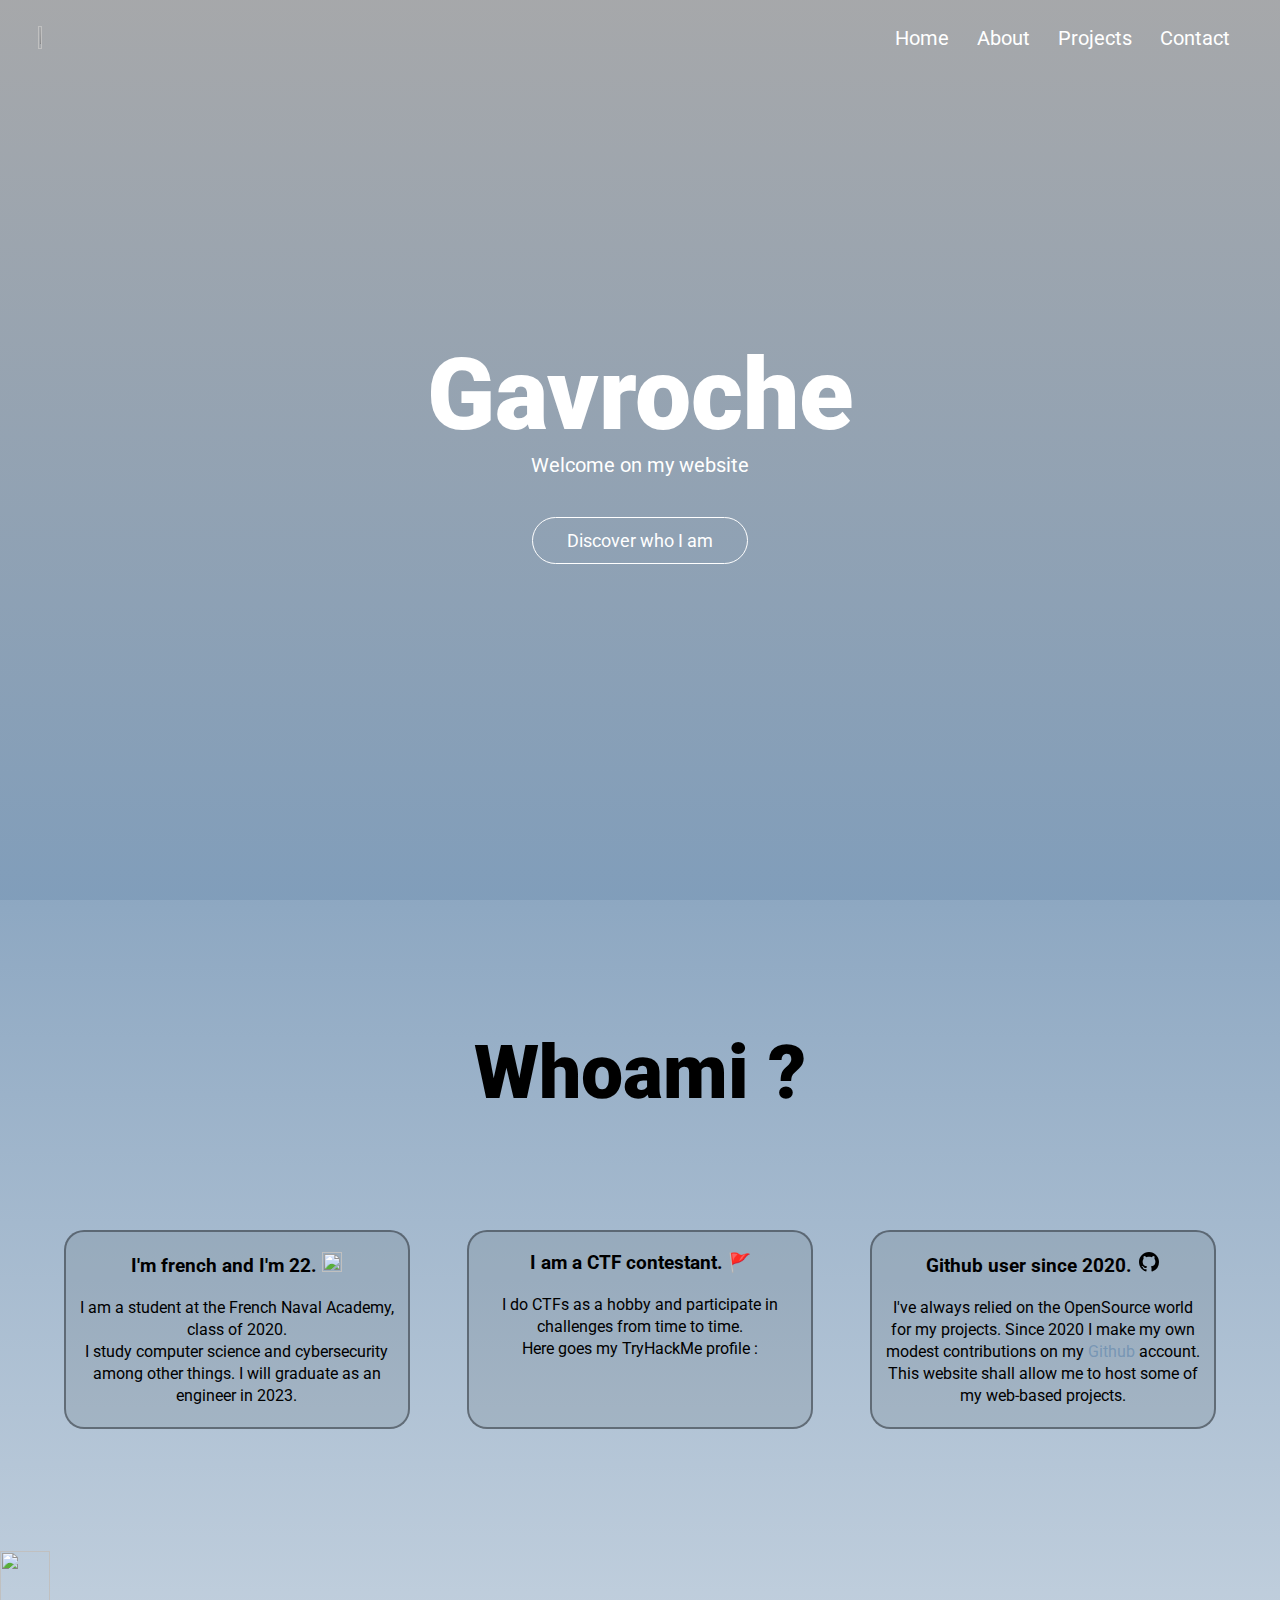
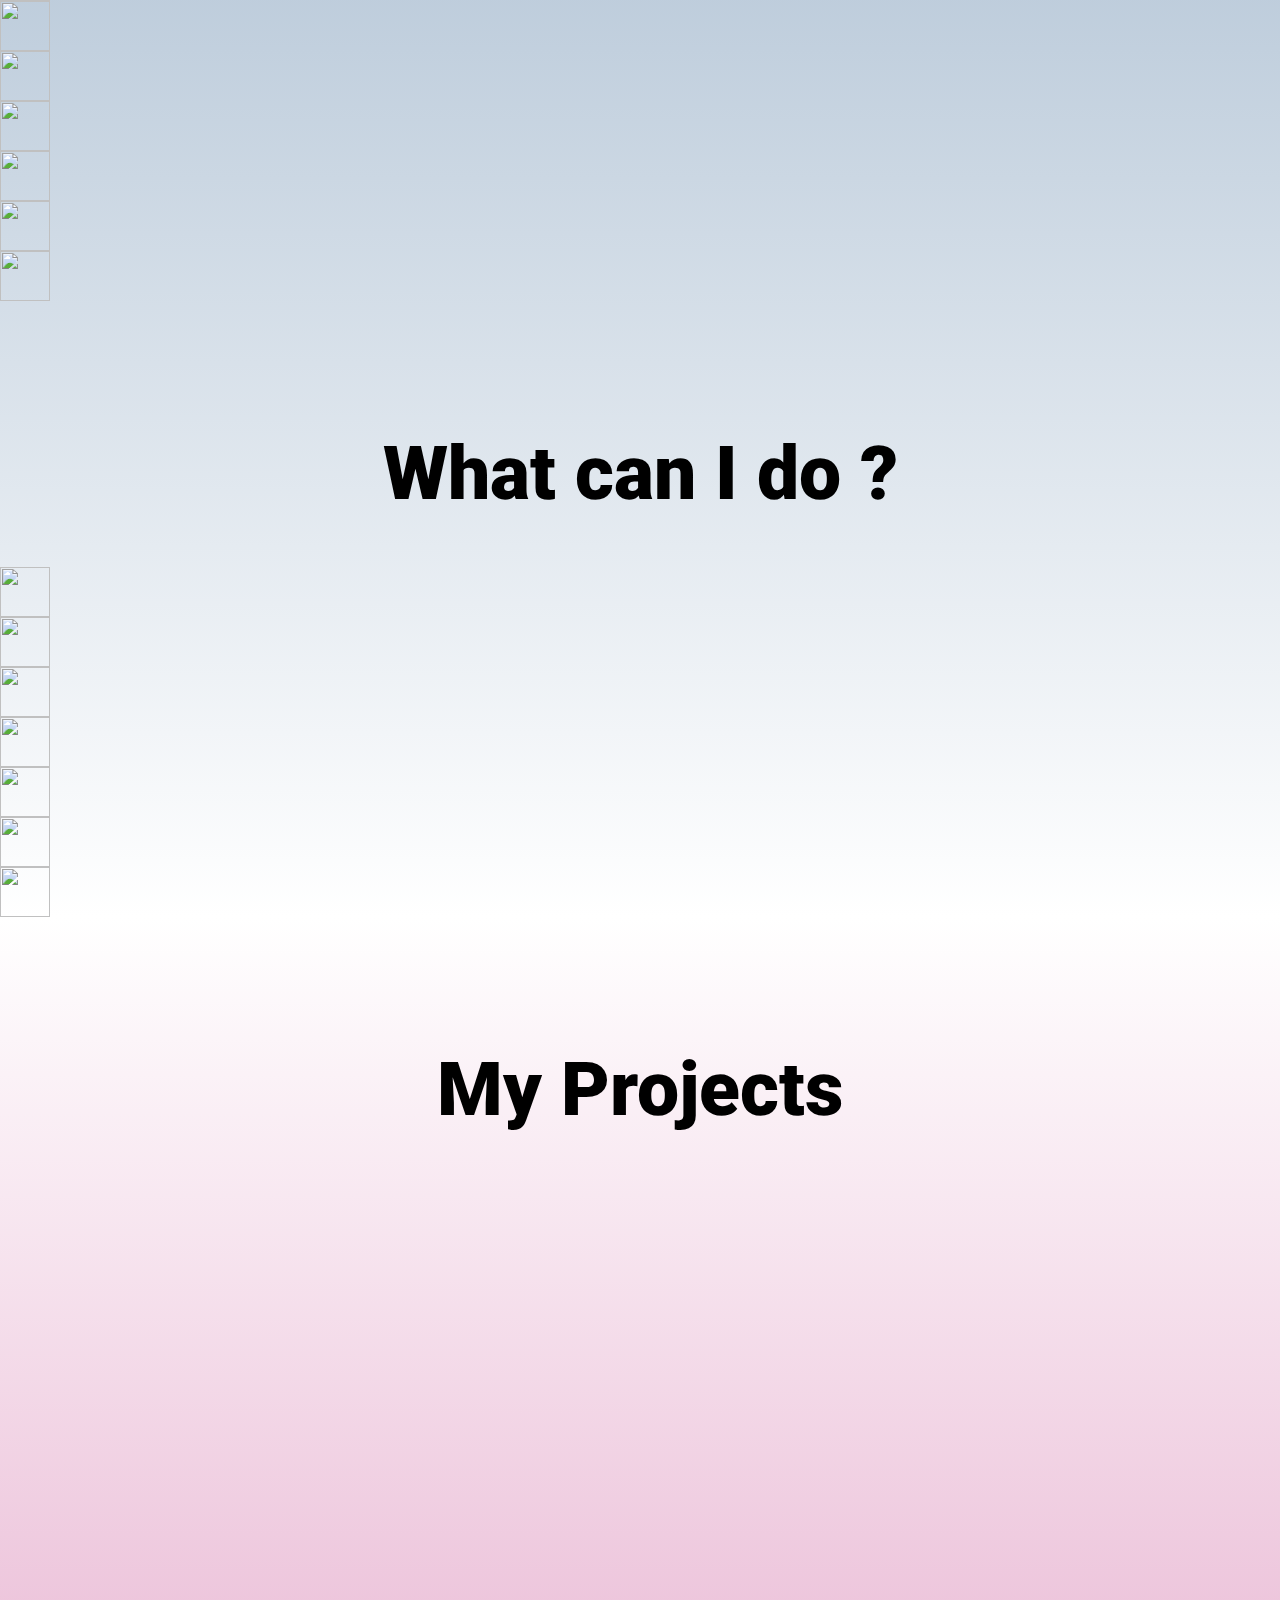
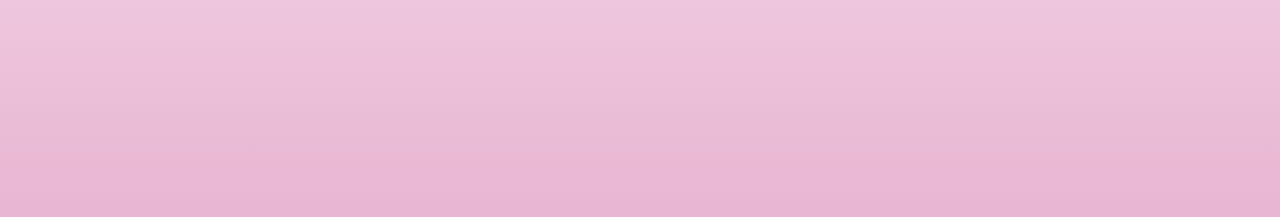
==== index.html @ 6e3bb07a "index.html" ====
<html lang="en">

<head>
  <title>Gavroche</title>
  <meta name="viewport" content="with=device-width, initial-scale=1.0"
  <meta charSet="utf-8"/>
  <link rel="stylesheet" href="styles/style.css" />
  <link rel="preconnect" href="https://fonts.googleapis.com">
  <link rel="preconnect" href="https://fonts.gstatic.com" crossorigin>
  <link href="https://fonts.googleapis.com/css2?family=Roboto:ital,wght@0,100;0,300;0,900;1,100&display=swap" rel="stylesheet">
  <link href='https://unpkg.com/boxicons@2.1.2/css/boxicons.min.css' rel='stylesheet'>
</head>

<body>
<section class="welcome">
  <nav>
    <a href="index.html"><img src="images/gavroche.png" alt="Gavroche"/></a>
    <div class="Menu" id="menu">
      <i class='bx bx-chevrons-right' onclick="hideMenu()"></i>
      <ul>
        <li><a href="#">Home</a></li>
        <li><a href="#About">About</a></li>
        <li><a href="#Projects">Projects</a></li>
        <li><a href="#Contact">Contact</a></li>
      </ul>
    </div>
    <i class='bx bx-chevrons-left' onclick="showMenu()"></i>
  </nav>

  <div class="text-box">
    <h1>Gavroche</h1>
    <p>Welcome on my website</p>

<!------------ ABOUT ------------>


    <a href="#About" class="btn">Discover who I am</a>
  </div>

</section>

<section class="About" id="About">
  <h1>Whoami ?</h1>
  <div class="row">
    <div class="col">
      <h3>I'm french and I'm 22.  <img src="https://user-images.githubusercontent.com/64252014/180590776-89130674-440b-4ce2-b6c1-17a7504eb43a.png" alt="flag" height="20px"></h3>
      <p>I am a student at the French Naval Academy, class of 2020.<br>I study computer science and cybersecurity among other things. I will graduate as an engineer in 2023.</p>
    </div>
    <div class="col">
      <h3>I am a CTF contestant.  🚩</h3>
      <p>I do CTFs as a hobby and participate in challenges from time to time.<br>Here goes my TryHackMe profile : <script src="https://tryhackme.com/badge/426930"></script></p>
    </div>
    <div class="col">
      <h3>Github user since 2020.  <svg aria-hidden="true" height="20" viewBox="0 0 16 16" version="1.1" width="24" data-view-component="true" class="octicon octicon-mark-github"><path fill-rule="evenodd" d="M8 0C3.58 0 0 3.58 0 8c0 3.54 2.29 6.53 5.47 7.59.4.07.55-.17.55-.38 0-.19-.01-.82-.01-1.49-2.01.37-2.53-.49-2.69-.94-.09-.23-.48-.94-.82-1.13-.28-.15-.68-.52-.01-.53.63-.01 1.08.58 1.23.82.72 1.21 1.87.87 2.33.66.07-.52.28-.87.51-1.07-1.78-.2-3.64-.89-3.64-3.95 0-.87.31-1.59.82-2.15-.08-.2-.36-1.02.08-2.12 0 0 .67-.21 2.2.82.64-.18 1.32-.27 2-.27.68 0 1.36.09 2 .27 1.53-1.04 2.2-.82 2.2-.82.44 1.1.16 1.92.08 2.12.51.56.82 1.27.82 2.15 0 3.07-1.87 3.75-3.65 3.95.29.25.54.73.54 1.48 0 1.07-.01 1.93-.01 2.2 0 .21.15.46.55.38A8.013 8.013 0 0016 8c0-4.42-3.58-8-8-8z"></path></svg></h3>
      <p>I've always relied on the OpenSource world for my projects. Since 2020 I make my own modest contributions on my <a href="https://github.com/G4vr0ch3">Github</a> account. This website shall allow me to host some of my web-based projects.</p>
    </div>
  </div>

  <div class="caps">
    <div class="caps1">
      <div class="capt">
        <img class="bash" src="https://raw.githubusercontent.com/devicons/devicon/master/icons/bash/bash-original.svg" width="50px" height="inherit" />
      </div>
      <div class="capt">
        <img class="python" src="https://raw.githubusercontent.com/devicons/devicon/master/icons/python/python-original.svg" width="50px" height="inherit" />
      </div>
      <div class="capt">
        <img class="cpp" src="https://raw.githubusercontent.com/devicons/devicon/master/icons/cplusplus/cplusplus-original.svg" width="50px" height="inherit" />
      </div>
    </div>
    <div class="caps2">
      <div class="capt">
        <img class="sql" src="https://raw.githubusercontent.com/devicons/devicon/master/icons/mysql/mysql-original.svg" width="50px" height="inherit" />
      </div>
      <div class="capt">
        <img class ="html" src="https://raw.githubusercontent.com/devicons/devicon/master/icons/html5/html5-original.svg" width="50px" height="inherit" />
      </div>
      <div class="capt">
        <img class ="css" src="https://raw.githubusercontent.com/devicons/devicon/master/icons/css3/css3-original.svg" width="50px" height="inherit" />
      </div>
      <div class="capt">
        <img class="php" src="https://raw.githubusercontent.com/devicons/devicon/master/icons/php/php-plain.svg" width="50px" height="inherit" />
      </div>
    </div>
    <div class="caps3">
      <h1>What can I do ?</h1>
    </div>
    <div class="caps4">
      <div class="capt">
        <img class="linux" src="https://raw.githubusercontent.com/devicons/devicon/master/icons/linux/linux-original.svg" width="50px" height="inherit" />
      </div>
      <div class="capt">
        <img class="windows" src="https://raw.githubusercontent.com/devicons/devicon/master/icons/windows8/windows8-original.svg" width="50px" height="inherit" />
      </div>
      <div class="capt">
        <img class="android" src="https://raw.githubusercontent.com/devicons/devicon/master/icons/android/android-original.svg" width="50px" height="inherit" />
      </div>
      <div class="capt">
        <img class="raspi" src="https://www.raspberrypi.com/app/uploads/2020/06/raspberrry_pi_logo.png" width="50px" height="inherit" />
      </div>
    </div>
    <div class="caps5">
      <div class="capt">
        <img class="java" src="https://raw.githubusercontent.com/devicons/devicon/master/icons/java/java-original.svg" width="50px" height="inherit" />
      </div>
      <div class="capt">
        <img class="arduino" src="https://upload.wikimedia.org/wikipedia/commons/thumb/8/87/Arduino_Logo.svg/800px-Arduino_Logo.svg.png" width="50px" height="inherit" />
      </div>
      <div class="capt">
        <img class="wol" src="https://upload.wikimedia.org/wikipedia/commons/thumb/1/16/Logo_Semantic_Web.svg/1200px-Logo_Semantic_Web.svg.png" width="50px" height="inherit" />
      </div>
    </div>




  </div>
</section>



<!------------ PROJECTS ------------>


<section class="Projects" id="Projects">
  <h1>My Projects</h1>
</section>


<!------------ JavaScript ------------>

<script>
  var menu = document.getElementById("menu");

  function showMenu(){
    menu.style.width = "200px";
  }

  function hideMenu(){
    menu.style.width = "0px";
  }

</script>

</body>
---- styles/style.css ----
/*

Styles by Gavroche with <3

*/

* {
  margin: 0;
  padding: 0;
  font-family: 'Roboto', sans-serif;
}

.welcome {
  min-height: 100vh;
  min-width: 100%;
  background-image: linear-gradient(rgba(33, 37, 43, 0.4), rgba(115, 147, 179, 0.9)),url("https://raw.githubusercontent.com/G4vr0ch3/G4vr0ch3.github.io/main/images/banner.png");
  background-position: center;
  background-size: cover;
  position: relative;
}

nav {
  display: flex;
  padding: 2% 3%;
  justify-content: space-between;
  align-items: center;
}

nav img {
  width: 10%;
}

.Menu {
  flex: 1;
  text-align: right;
}

.Menu ul li {
  list-style: none;
  display: inline-block;
  padding: 0px 12px;
  position: relative;
}

.Menu ul li a {
  color: white;
  font-size: 20px;
  text-decoration: none;
}

.Menu ul li a:visited {
  color: white;
  text-decoration: none;
}

.Menu ul li a:after {
  content: '';
  width: 0%;
  height: 2px;
  background: rgba(115, 147, 179, 0.9);
  display: block;
  margin: auto;
  transition: 0.1s;
}

.Menu ul li a:hover::after {
  width: 100%;
}
.Menu ul li a:hover::before {
  width: 100%;
}

.Menu ul li a::before {
  content:'';
  position:absolute;top:calc(100% + 5px);
  width:0;
  right:0;
  height:3px;
  -webkit-transition:width .5s cubic-bezier(0.6, 0.2, 0, 0.9) .1s;
  -o-transition:width .5s cubic-bezier(0.6, 0.2, 0, 0.9) .1s;
  transition:width .5s cubic-bezier(0.6, 0.2, 0, 0.9) .1s;
  background:rgba(115, 147, 179, 0.9);
}

.Menu ul li a::after {
  content:'';
  position:absolute;
  top:calc(100% + 5px);
  width:0;
  right:0;
  height:3px;
  -webkit-transition:width .4s cubic-bezier(0.5, 0.1, 0.3, 0.8);
  -o-transition:width .4s cubic-bezier(0.5, 0.1, 0.3, 0.8);
  transition:width .4s cubic-bezier(0.5, 0.1, 0.3, 0.8);
  background:white;
}
.text-box {
  width: 90%;
  color: #fff;
  position: absolute;
  top: 50%;
  left: 50%;
  transform: translate(-50%, -50%);
  text-align: center;
}

.text-box h1 {
  font-size: 100px;
  font-weight: 900;
}

.text-box p {
  margin: inherit;
  font-size: 20px;
  color: #fff;
}

.btn {
  margin-top: 40px;
  display: inline-block;
  text-decoration: none;
  color: #fff;
  border: 1px solid white;
  border-radius: 80px;
  padding: 12px 34px;
  font-size: 18px;
  background: transparent;
  position: relative;
  cursor: pointer;
  transition: 1s;
}

.btn:hover {
  background-color: rgba(115, 147, 179, 0.9);
}

nav .bx{
  display: 	none;

}





.About {
  background-image: linear-gradient( rgba(129, 158, 187, 0.9), white);
  min-height: 100vh;
}

.About h1 {
  padding-top: 10%;
  padding-bottom: 50px;
  text-align: center;
  font-weight: 900;
  font-size: 75px;
}

.About h3 {
  padding-bottom: 20px;
}
.About p {
  font-size: 14px
  padding: 10px;
  line-height: 22px;
}

.row {
  margin: 5%;
  display: flex;
  justify-content: space-between;
}

.col {
  text-align: center;
  flex-basis: 30%;
  background: rgba(33, 37, 43, 0.1);
  border-radius: 20px;
  border: 2px solid rgba(33, 37, 43, 0.5);
  margin-bottom: 5%;
  padding: 20px 12px;
  box-sizing: border-box;
  transition: 0.3s;
}

.col a {
  text-decoration: none;
  color: rgba(115, 147, 179, 0.9);
}

.col:hover {
  box-shadow: 0 0 20px 0px rgba(129, 158, 187, 0.8);
}





.Projects {
  min-height: 100vh;
  background-image: linear-gradient(white, rgba(209, 107, 165, 0.5));
}

.Projects h1 {
  padding-top: 10%;
  padding-bottom: 50px;
  text-align: center;
  font-weight: 900;
  font-size: 75px;
}













@media(max-width: 1120px){
  .text-box h1 {
    font-size: 50px;
  }
  .Menu ul {
    padding: 30px;
  }
  .Menu ul li {
    display: block;
  }
  .Menu {
    position: absolute;
    background-image: linear-gradient(rgba(115, 147, 179, 1), rgba(115, 147, 179, 0.3));
    height: 100vh;
    width: 0px;
    top: 0;
    right: 0px;
    text-align: left;
    z-index: 2;
    overflow: hidden;
    transition: 1s;
  }
  nav .bx{
    display: block;
    color: #fff;
    margin: 10px;
    font-size: 28px;
    cursor: pointer;
  }
  .row {
    flex-direction: column;
  }
}
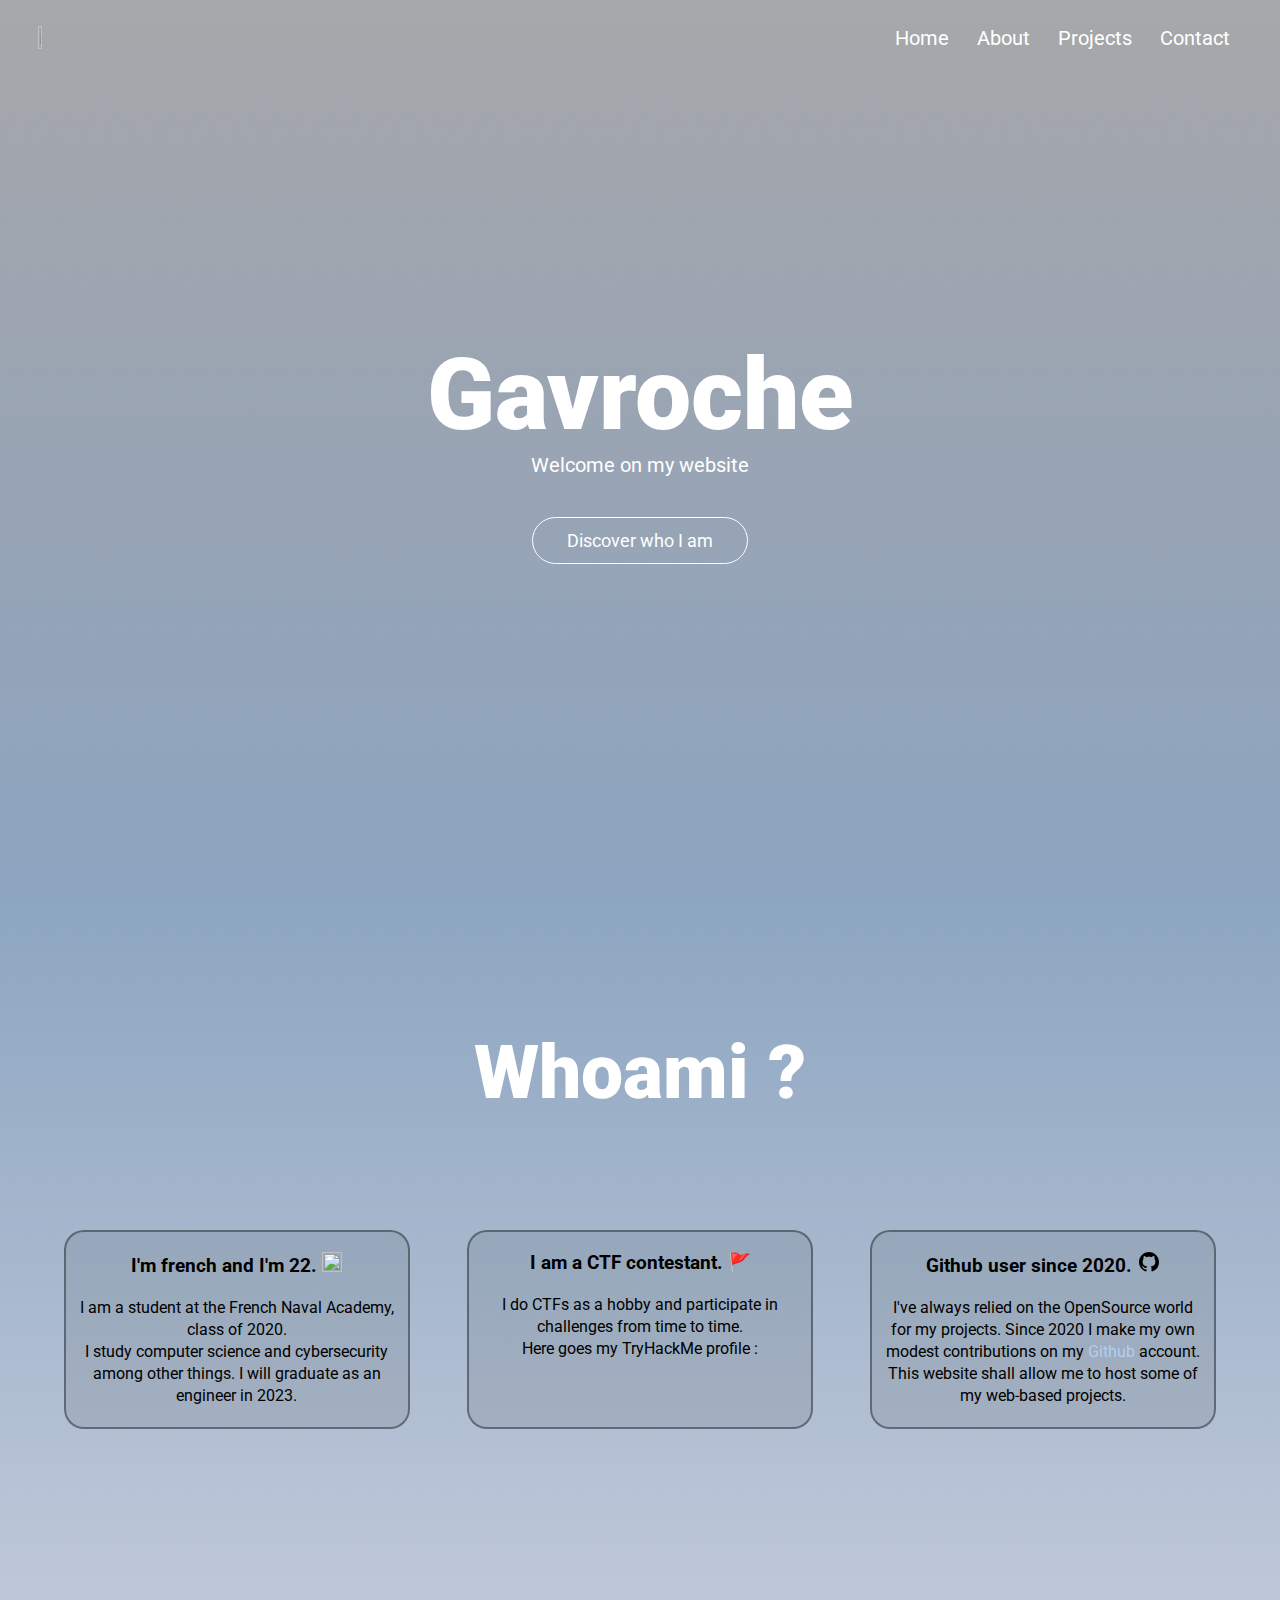
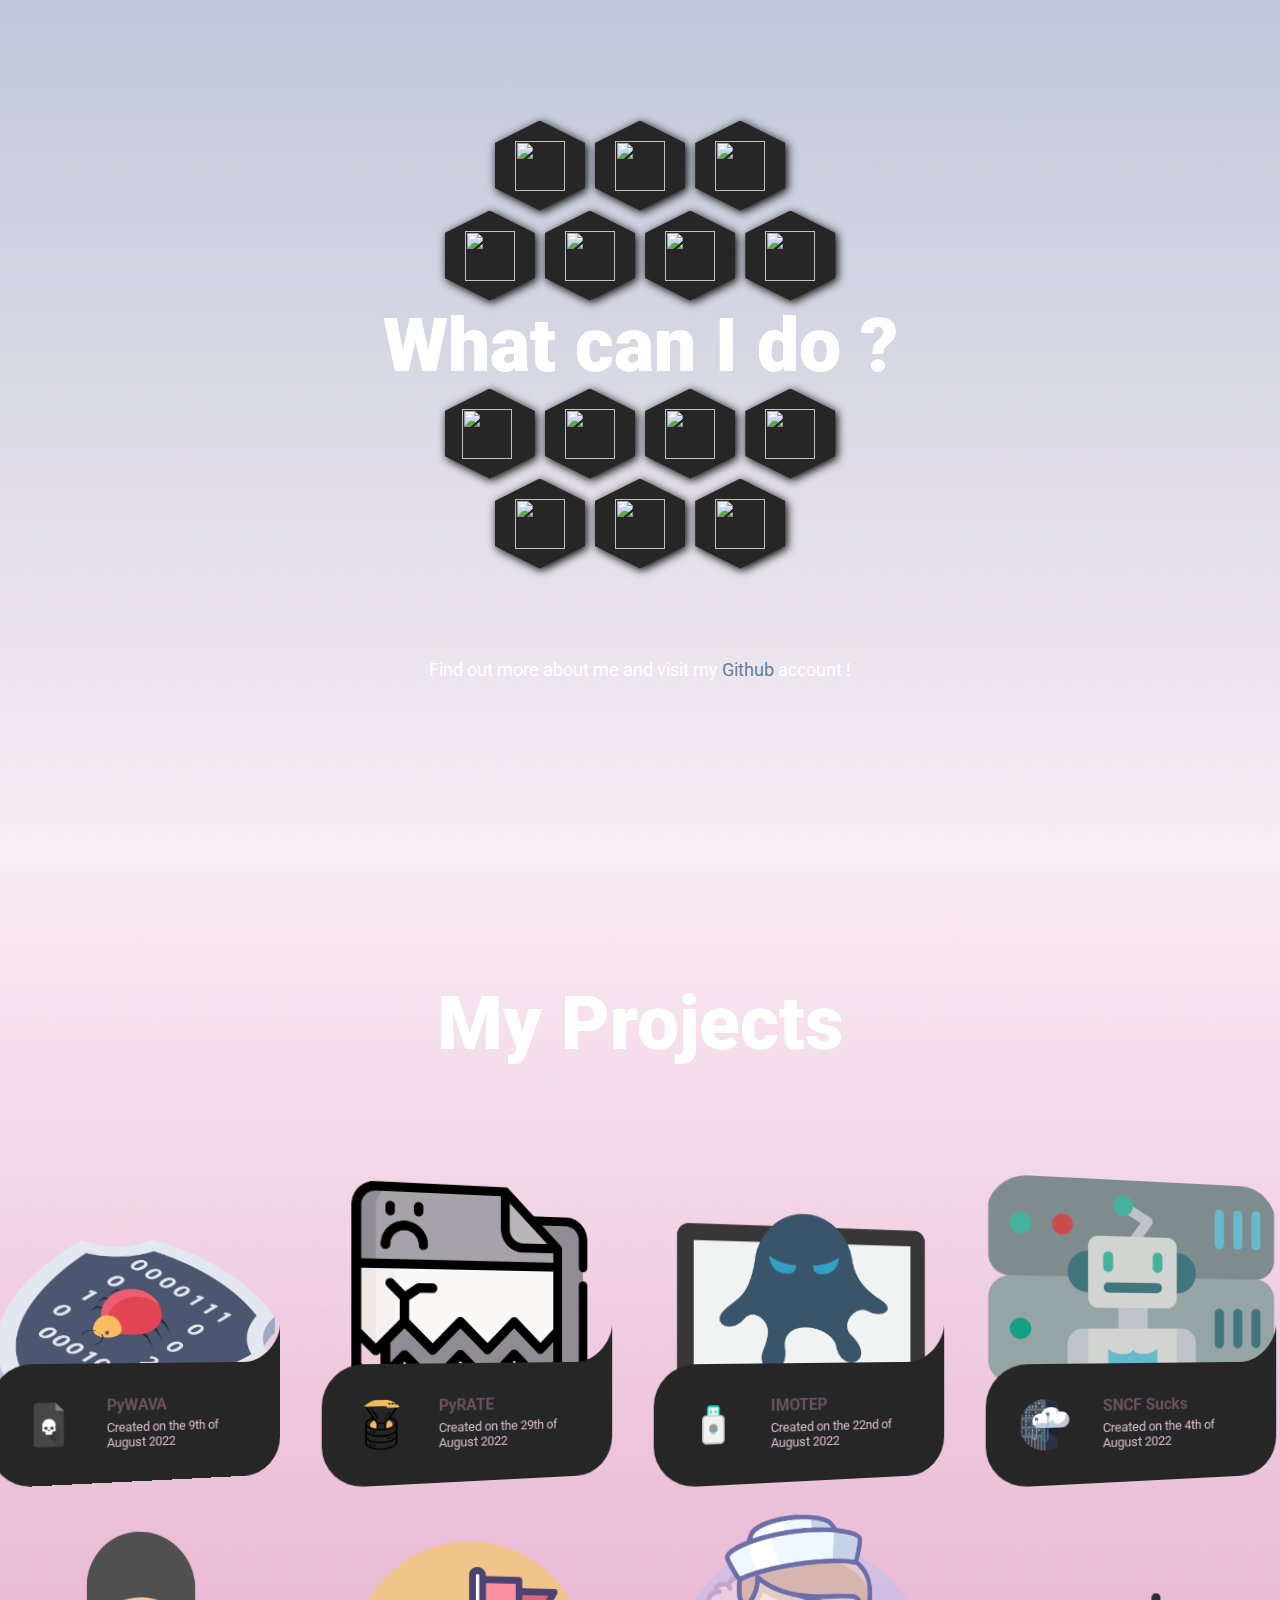
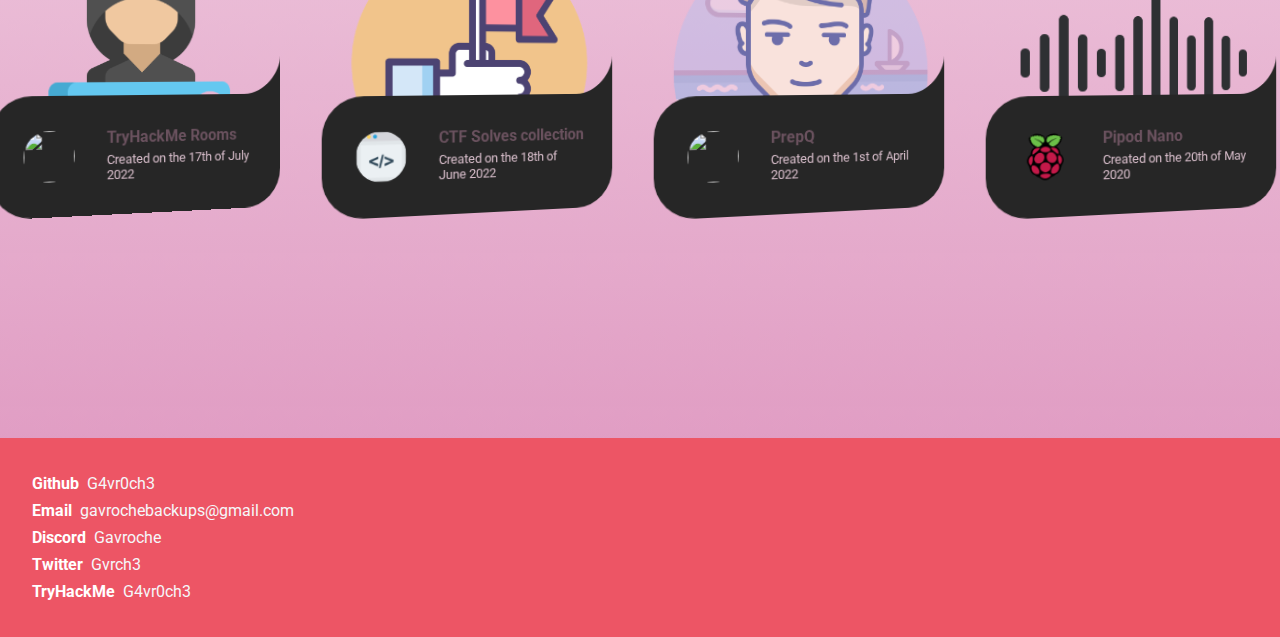
==== commit a4451c3b: "Going crazy" ====
--- a/index.html
+++ b/index.html
@@ -111,8 +111,7 @@
       </div>
     </div>
 
-
-
+    <p>Find out more about me and visit my <a href="https://github.com/G4vr0ch3">Github</a> account !</p>
 
   </div>
 </section>
@@ -124,6 +123,320 @@
 
 <section class="Projects" id="Projects">
   <h1>My Projects</h1>
+
+
+  <ul class="cards">
+    <li>
+      <a href="https://github.com/G4vr0ch3/PyWAVA" class="card">
+        <img src="images/av.png" class="card__image" alt="" />
+        <div class="card__overlay">
+          <div class="card__header">
+            <svg class="card__arc" xmlns="http://www.w3.org/2000/svg"><path /></svg>
+            <img class="card__thumb" src="images/virus.png" alt="" />
+            <div class="card__header-text">
+              <h3 class="card__title">PyWAVA</h3>
+              <span class="card__status">Created on the 9th of August 2022</span>
+            </div>
+          </div>
+          <p class="card__description">Part of the USB Malware cleaner kiosk. This is a wrapper for AV analysis.</p>
+        </div>
+      </a>
+    </li>
+
+    <li>
+      <a href="https://github.com/G4vr0ch3/PyRATE" class="card">
+        <img src="images/corrupted.png" class="card__image" alt="" />
+        <div class="card__overlay">
+          <div class="card__header">
+            <svg class="card__arc" xmlns="http://www.w3.org/2000/svg"><path /></svg>
+            <img class="card__thumb" src="images/extract.png" alt="" />
+            <div class="card__header-text">
+              <h3 class="card__title">PyRATE</h3>
+              <span class="card__status">Created on the 29th of August 2022</span>
+            </div>
+          </div>
+          <p class="card__description">Part of the USB Malware cleaner kiosk. This aims at extracting relevant data from malware corrupted documents.</p>
+        </div>
+      </a>
+    </li>
+
+    <li>
+      <a href="https://github.com/G4vr0ch3/USB-Malware-Cleaner-Kiosk" class="card">
+        <img src="images/malware.png" class="card__image" alt="" />
+        <div class="card__overlay">
+          <div class="card__header">
+            <svg class="card__arc" xmlns="http://www.w3.org/2000/svg"><path /></svg>
+            <img class="card__thumb" src="images/usb.png" alt="" />
+            <div class="card__header-text">
+              <h3 class="card__title">IMOTEP</h3>
+              <span class="card__status">Created on the 22nd of August 2022</span>
+            </div>
+          </div>
+          <p class="card__description">The USB Malware cleaner kiosk. AKA My graduation project.</p>
+        </div>
+      </a>
+    </li>
+
+    <li>
+      <a href="https://github.com/G4vr0ch3/SNCF-Sucks" class="card">
+        <img src="images/bot.png" class="card__image" alt="" />
+        <div class="card__overlay">
+          <div class="card__header">
+            <svg class="card__arc" xmlns="http://www.w3.org/2000/svg"><path /></svg>
+            <img class="card__thumb" src="images/opendata.png" alt="" />
+            <div class="card__header-text">
+              <h3 class="card__title">SNCF Sucks</h3>
+              <span class="card__status">Created on the 4th of August 2022</span>
+            </div>
+          </div>
+          <p class="card__description">A small bot to demonstrate how the french railway system sucks.</p>
+        </div>
+      </a>
+    </li>
+
+    <li>
+      <a href="https://github.com/G4vr0ch3/TryHackMe-rooms" class="card">
+        <img src="images/hack.png" class="card__image" alt="" />
+        <div class="card__overlay">
+          <div class="card__header">
+            <svg class="card__arc" xmlns="http://www.w3.org/2000/svg"><path /></svg>
+            <img class="card__thumb" src="https://tryhackme.com/img/favicon.png" alt="" />
+            <div class="card__header-text">
+              <h3 class="card__title">TryHackMe Rooms</h3>
+              <span class="card__status">Created on the 17th of July 2022</span>
+            </div>
+          </div>
+          <p class="card__description">This repository will host hints, writeups, codes etc. regarding the rooms I will develop for TryHackMe.</p>
+        </div>
+      </a>
+    </li>
+
+    <li>
+      <a href="https://github.com/G4vr0ch3/CTFSolvesCollection" class="card">
+        <img src="images/ctf.png" class="card__image" alt="" />
+        <div class="card__overlay">
+          <div class="card__header">
+            <svg class="card__arc" xmlns="http://www.w3.org/2000/svg"><path /></svg>
+            <img class="card__thumb" src="images/script.png" alt="" />
+            <div class="card__header-text">
+              <h3 class="card__title">CTF Solves collection</h3>
+              <span class="card__status">Created on the 18th of June 2022</span>
+            </div>
+          </div>
+          <p class="card__description">My CTF solve collection.</p>
+        </div>
+      </a>
+    </li>
+
+    <li>
+      <a href="https://github.com/G4vr0ch3/PrepQ" class="card">
+        <img src="images/sailor.png" class="card__image" alt="" />
+        <div class="card__overlay">
+          <div class="card__header">
+            <svg class="card__arc" xmlns="http://www.w3.org/2000/svg"><path /></svg>
+            <img class="card__thumb" src="https://raw.githubusercontent.com/G4vr0ch3/PrepQ/master/icons/icon.ico" alt="" />
+            <div class="card__header-text">
+              <h3 class="card__title">PrepQ</h3>
+              <span class="card__status">Created on the 1st of April 2022</span>
+            </div>
+          </div>
+          <p class="card__description">La préparation de quart simplifiée</p>
+        </div>
+      </a>
+    </li>
+
+    <li>
+      <a href="https://github.com/G4vr0ch3/PIpod-Nano" class="card">
+        <img src="images/music.png" class="card__image" alt="" />
+        <div class="card__overlay">
+          <div class="card__header">
+            <svg class="card__arc" xmlns="http://www.w3.org/2000/svg"><path /></svg>
+            <img class="card__thumb" src="images/raspberrypi.png" alt="" />
+            <div class="card__header-text">
+              <h3 class="card__title">Pipod Nano</h3>
+              <span class="card__status">Created on the 20th of May 2020</span>
+            </div>
+          </div>
+          <p class="card__description">A DIY Ipod nano lookalike involving a raspberry pi zero.</p>
+        </div>
+      </a>
+    </li>
+</ul>
+
+
+
+<div class="footer">
+  <div class="bubbles">
+      <div class="bubble" style="--size:4.174547956480286rem; --distance:12.542973751242869rem; --position:90.64159857434431%; --time:2.765851072619167s; --delay:-2.5148856235025336s;"></div>
+      <div class="bubble" style="--size:2.714690235194218rem; --distance:11.551691560223091rem; --position:90.25025655061567%; --time:2.9883374978449817s; --delay:-3.7040038881670854s;"></div>
+      <div class="bubble" style="--size:4.066572727402311rem; --distance:13.307619359215577rem; --position:59.83156583179132%; --time:2.9268190987255776s; --delay:-3.559887671433285s;"></div>
+      <div class="bubble" style="--size:5.749994931683151rem; --distance:11.138458431764558rem; --position:44.46172319228055%; --time:2.237198315266141s; --delay:-2.1267715834850556s;"></div>
+      <div class="bubble" style="--size:3.690350899395683rem; --distance:10.786620127625056rem; --position:76.75130454831321%; --time:2.0938145942143898s; --delay:-2.8747531623903098s;"></div>
+      <div class="bubble" style="--size:5.324334008998624rem; --distance:11.591360984243128rem; --position:89.11032413627217%; --time:2.6456405557957203s; --delay:-3.446314596568751s;"></div>
+      <div class="bubble" style="--size:2.3722925118006986rem; --distance:11.387526970808704rem; --position:54.43469708688613%; --time:3.838993349225419s; --delay:-2.0395632877554384s;"></div>
+      <div class="bubble" style="--size:5.407446958878663rem; --distance:11.365054384562146rem; --position:-2.992188180248573%; --time:2.6290929321259062s; --delay:-3.7342776160577604s;"></div>
+      <div class="bubble" style="--size:4.558725444081567rem; --distance:10.212140298779008rem; --position:63.0186157301935%; --time:2.7487437454591035s; --delay:-2.086466048349302s;"></div>
+      <div class="bubble" style="--size:5.6245773793106375rem; --distance:12.170237254446821rem; --position:-1.698494924175903%; --time:3.4822967614655416s; --delay:-2.78945108102946s;"></div>
+      <div class="bubble" style="--size:3.898470702055273rem; --distance:10.106152583430529rem; --position:11.375008165506102%; --time:3.4740151372871666s; --delay:-3.042790433086422s;"></div>
+      <div class="bubble" style="--size:3.834366941249508rem; --distance:12.451616013388573rem; --position:57.820758968521%; --time:2.1357620199212017s; --delay:-2.5751576382888035s;"></div>
+      <div class="bubble" style="--size:4.28919305370375rem; --distance:10.354812528310115rem; --position:19.374064071089887%; --time:2.2873483770814254s; --delay:-2.254187647937157s;"></div>
+      <div class="bubble" style="--size:5.27818481160767rem; --distance:13.362686228842222rem; --position:56.51111808174832%; --time:3.053947197122615s; --delay:-3.350400576575494s;"></div>
+      <div class="bubble" style="--size:4.9851105607979465rem; --distance:11.405125756227715rem; --position:1.752775644110832%; --time:3.768482841932598s; --delay:-3.1492114985461868s;"></div>
+      <div class="bubble" style="--size:4.121199590193867rem; --distance:12.306923641796356rem; --position:59.0395357467215%; --time:2.591220019887006s; --delay:-3.2981479866597216s;"></div>
+      <div class="bubble" style="--size:2.135343501676723rem; --distance:11.927659909927163rem; --position:10.485301859989356%; --time:3.345517156022742s; --delay:-3.11360027185366s;"></div>
+      <div class="bubble" style="--size:3.1404918682902103rem; --distance:11.656211703146987rem; --position:17.713458967953027%; --time:2.176051441359807s; --delay:-2.374224429813746s;"></div>
+      <div class="bubble" style="--size:2.7356701315977743rem; --distance:13.419187475231237rem; --position:43.08967653425147%; --time:3.1962247475936674s; --delay:-3.2315353090673096s;"></div>
+      <div class="bubble" style="--size:5.447392389389485rem; --distance:11.89837370904722rem; --position:-4.796717506752096%; --time:3.550143416975593s; --delay:-3.921906280793008s;"></div>
+      <div class="bubble" style="--size:5.068973518908279rem; --distance:13.3361405877532rem; --position:19.291136714730733%; --time:2.6958522313961235s; --delay:-2.7698067381512748s;"></div>
+      <div class="bubble" style="--size:5.739771285566265rem; --distance:11.248715285647279rem; --position:73.58304188382547%; --time:3.6500476220607236s; --delay:-3.8331117501225536s;"></div>
+      <div class="bubble" style="--size:5.536018781084523rem; --distance:11.368773161351573rem; --position:30.59345994135643%; --time:2.3419459182223097s; --delay:-3.314752785608719s;"></div>
+      <div class="bubble" style="--size:3.632254086403343rem; --distance:13.051630026562645rem; --position:24.099378815527935%; --time:3.994233236660109s; --delay:-2.361780550332455s;"></div>
+      <div class="bubble" style="--size:2.6585450082214557rem; --distance:10.437424241721907rem; --position:87.8266009982617%; --time:2.01232550514177s; --delay:-3.7288096369303623s;"></div>
+      <div class="bubble" style="--size:3.025085742128252rem; --distance:11.3091849370049rem; --position:13.32732030563631%; --time:3.178431023280032s; --delay:-2.5215680351772045s;"></div>
+      <div class="bubble" style="--size:3.892985666539328rem; --distance:12.816850929777626rem; --position:62.05487141717926%; --time:3.8925246971231657s; --delay:-3.04314681283615s;"></div>
+      <div class="bubble" style="--size:5.021496636530257rem; --distance:12.148404027529722rem; --position:48.38638642186599%; --time:3.1423400794079757s; --delay:-3.9091250722872792s;"></div>
+      <div class="bubble" style="--size:4.908402853219294rem; --distance:10.568416793115137rem; --position:74.77909129362473%; --time:3.0458279694079207s; --delay:-3.0489115243119085s;"></div>
+      <div class="bubble" style="--size:3.567134096904919rem; --distance:10.249169316108395rem; --position:59.2983164677361%; --time:2.1747800314381625s; --delay:-2.1336864979378327s;"></div>
+      <div class="bubble" style="--size:5.603670540972215rem; --distance:13.626947938710025rem; --position:23.75175690798444%; --time:3.130631495780745s; --delay:-2.6685599172547763s;"></div>
+      <div class="bubble" style="--size:2.403986388710912rem; --distance:11.250554614238544rem; --position:42.57480775283922%; --time:3.157164983731591s; --delay:-2.5545705991984313s;"></div>
+      <div class="bubble" style="--size:5.914302901148662rem; --distance:10.173166616664627rem; --position:76.44912785148534%; --time:3.6314225279163144s; --delay:-3.915446272989334s;"></div>
+      <div class="bubble" style="--size:4.503816376918342rem; --distance:13.486370820925268rem; --position:73.57961208435391%; --time:2.083391456127632s; --delay:-3.7388377483276525s;"></div>
+      <div class="bubble" style="--size:4.389720106147498rem; --distance:13.405843555187985rem; --position:16.46280277784356%; --time:3.355949474469062s; --delay:-2.304715084895479s;"></div>
+      <div class="bubble" style="--size:5.857397311024962rem; --distance:13.46545984611337rem; --position:11.851186108488058%; --time:3.8410773536342058s; --delay:-3.109563417837643s;"></div>
+      <div class="bubble" style="--size:2.585162283599823rem; --distance:11.454810601532934rem; --position:46.10282788811376%; --time:2.9033495596126975s; --delay:-3.494662114955691s;"></div>
+      <div class="bubble" style="--size:2.3055495610431693rem; --distance:12.278752440647033rem; --position:61.57170179089411%; --time:2.518778442680121s; --delay:-3.023236375671347s;"></div>
+      <div class="bubble" style="--size:5.76235732497418rem; --distance:13.575204176617339rem; --position:53.40234121147965%; --time:3.9511910723570263s; --delay:-2.0325847621816995s;"></div>
+      <div class="bubble" style="--size:4.897952684342662rem; --distance:11.026929849604905rem; --position:19.326284397408784%; --time:2.1323423549637543s; --delay:-3.9802262013450913s;"></div>
+      <div class="bubble" style="--size:4.579807416677427rem; --distance:11.482478153916357rem; --position:8.836786594320571%; --time:3.2886635958323542s; --delay:-2.845437270816709s;"></div>
+      <div class="bubble" style="--size:4.688321778148486rem; --distance:11.351884169031848rem; --position:13.323203526421029%; --time:3.709664044103479s; --delay:-3.5881691285493287s;"></div>
+      <div class="bubble" style="--size:4.352759135981352rem; --distance:10.172044438952614rem; --position:80.00290733067368%; --time:3.723162105137428s; --delay:-3.5626162967873976s;"></div>
+      <div class="bubble" style="--size:3.407404568990276rem; --distance:13.989732945851891rem; --position:39.194862362330525%; --time:3.016029371793266s; --delay:-3.0334809925071458s;"></div>
+      <div class="bubble" style="--size:4.535013982050791rem; --distance:11.979937718744111rem; --position:85.84658786582374%; --time:3.6920920135523074s; --delay:-3.0898756312380784s;"></div>
+      <div class="bubble" style="--size:5.241424375011021rem; --distance:11.837700459048971rem; --position:4.73189534190635%; --time:2.7909655681425s; --delay:-3.6908716318770463s;"></div>
+      <div class="bubble" style="--size:5.548650440392051rem; --distance:11.799101010598203rem; --position:24.85406863931692%; --time:2.831792436193829s; --delay:-2.9725647801305395s;"></div>
+      <div class="bubble" style="--size:4.881359902072869rem; --distance:13.81914004771976rem; --position:92.1793012153662%; --time:3.2287439280098558s; --delay:-2.352046798093851s;"></div>
+      <div class="bubble" style="--size:2.3435672031918333rem; --distance:11.115946053712246rem; --position:65.10572925618692%; --time:2.4165396133799124s; --delay:-3.2799477880031365s;"></div>
+      <div class="bubble" style="--size:2.762829613566507rem; --distance:12.054590255904447rem; --position:47.924038710768876%; --time:3.4189357132797182s; --delay:-3.3521069460759887s;"></div>
+      <div class="bubble" style="--size:3.4348083797200015rem; --distance:13.121863933388019rem; --position:24.740485464982804%; --time:3.9024316025759105s; --delay:-3.457024342669427s;"></div>
+      <div class="bubble" style="--size:3.5289579185732824rem; --distance:11.954479051200646rem; --position:45.3969972438377%; --time:3.2376633593161417s; --delay:-3.731909454186999s;"></div>
+      <div class="bubble" style="--size:3.5879965543674883rem; --distance:13.613375841285954rem; --position:16.43137040876404%; --time:3.480695340469766s; --delay:-3.1110639673312614s;"></div>
+      <div class="bubble" style="--size:5.94112911735535rem; --distance:12.558771047384285rem; --position:2.6344753339385747%; --time:2.740862350025481s; --delay:-3.9411787248338372s;"></div>
+      <div class="bubble" style="--size:2.9220884399198006rem; --distance:12.928907617989726rem; --position:61.63848277469826%; --time:2.219192752942941s; --delay:-2.664002155737095s;"></div>
+      <div class="bubble" style="--size:5.365242301606558rem; --distance:12.74607930539015rem; --position:79.438492682376%; --time:2.850743079449438s; --delay:-3.7691260168184875s;"></div>
+      <div class="bubble" style="--size:5.19462168754738rem; --distance:12.545645022632698rem; --position:27.890786411560136%; --time:3.3317476197834965s; --delay:-3.6536577186759427s;"></div>
+      <div class="bubble" style="--size:2.2243182501314553rem; --distance:10.466079116132498rem; --position:83.11052902994302%; --time:2.0439429248975114s; --delay:-3.7761247184568676s;"></div>
+      <div class="bubble" style="--size:3.3907321687317973rem; --distance:10.471451111995151rem; --position:12.724863639026125%; --time:3.4210134783064983s; --delay:-2.7727725439698787s;"></div>
+      <div class="bubble" style="--size:2.900475946553306rem; --distance:13.776822408632393rem; --position:-2.692255121576509%; --time:3.5378571125631066s; --delay:-2.4287776893944852s;"></div>
+      <div class="bubble" style="--size:4.495633329283983rem; --distance:12.224258495496994rem; --position:0.4156056175677989%; --time:2.3162071018595927s; --delay:-3.5704293112148453s;"></div>
+      <div class="bubble" style="--size:4.83739487254373rem; --distance:11.506774479486554rem; --position:20.345438814459033%; --time:3.5035016270628216s; --delay:-3.4284253621805076s;"></div>
+      <div class="bubble" style="--size:2.9632436242093902rem; --distance:11.867527002400683rem; --position:65.99597295532776%; --time:2.113020123673299s; --delay:-3.954480003638478s;"></div>
+      <div class="bubble" style="--size:5.23029862884401rem; --distance:12.18237912513234rem; --position:39.301714116410906%; --time:2.4694804588921877s; --delay:-3.3845171917673422s;"></div>
+      <div class="bubble" style="--size:5.388527553512642rem; --distance:13.560680646511074rem; --position:24.258768344706468%; --time:3.6379529230633287s; --delay:-3.687464784017789s;"></div>
+      <div class="bubble" style="--size:4.595938981434022rem; --distance:11.725933133919543rem; --position:-4.3408475103041635%; --time:3.6415113735414755s; --delay:-3.3256953950706984s;"></div>
+      <div class="bubble" style="--size:3.5718556031650985rem; --distance:11.230804212247314rem; --position:78.84060705759609%; --time:3.5264676405035615s; --delay:-2.838593111393048s;"></div>
+      <div class="bubble" style="--size:2.5668232672819418rem; --distance:12.75203656999416rem; --position:38.417880746630935%; --time:3.3357804822092616s; --delay:-3.4173315597148854s;"></div>
+      <div class="bubble" style="--size:2.233537883962051rem; --distance:12.363422710542984rem; --position:45.12761386311282%; --time:3.670846164688272s; --delay:-3.7180353522563934s;"></div>
+      <div class="bubble" style="--size:4.355148599571137rem; --distance:11.12701798500628rem; --position:42.676283752095%; --time:2.6137574857091006s; --delay:-3.7736827890474705s;"></div>
+      <div class="bubble" style="--size:2.8560460122439677rem; --distance:11.030006684673689rem; --position:65.85780707920067%; --time:2.7074498353280037s; --delay:-3.1657279658244377s;"></div>
+      <div class="bubble" style="--size:5.1647629834494735rem; --distance:13.234694750462785rem; --position:87.88441992165481%; --time:3.7986080287009387s; --delay:-2.703833412815183s;"></div>
+      <div class="bubble" style="--size:4.989140040020719rem; --distance:10.311829549583022rem; --position:43.013791315321996%; --time:2.422083698716273s; --delay:-3.4690487305291424s;"></div>
+      <div class="bubble" style="--size:4.7783905190771065rem; --distance:11.178814065943522rem; --position:74.0256158453506%; --time:3.9287017448363013s; --delay:-3.021508388930453s;"></div>
+      <div class="bubble" style="--size:2.528736274293381rem; --distance:11.118081518630264rem; --position:67.04416730303265%; --time:3.9446656756123972s; --delay:-3.2601773472039675s;"></div>
+      <div class="bubble" style="--size:2.175230656877078rem; --distance:13.265828362611689rem; --position:3.7787232715454095%; --time:2.766608635122312s; --delay:-3.646478095642465s;"></div>
+      <div class="bubble" style="--size:4.728700694137849rem; --distance:10.69468465524039rem; --position:29.35746151267338%; --time:3.985339769081483s; --delay:-3.149932197924169s;"></div>
+      <div class="bubble" style="--size:3.8941250221544657rem; --distance:13.270647636349995rem; --position:60.58637533497138%; --time:3.2798041933743387s; --delay:-3.0653373021429826s;"></div>
+      <div class="bubble" style="--size:5.218075704706297rem; --distance:10.17789140118642rem; --position:82.75682529209024%; --time:3.331347765622244s; --delay:-3.194528298191925s;"></div>
+      <div class="bubble" style="--size:5.0884919001698465rem; --distance:13.99601728271971rem; --position:83.56123438286036%; --time:2.5409995017364935s; --delay:-3.4918027208571667s;"></div>
+      <div class="bubble" style="--size:3.8658812281717108rem; --distance:12.665045445854139rem; --position:27.13116473913886%; --time:2.612942859720924s; --delay:-2.2603943699928846s;"></div>
+      <div class="bubble" style="--size:4.975915491182812rem; --distance:11.994983614513217rem; --position:64.71347780838684%; --time:3.139849032558926s; --delay:-3.7834369546322013s;"></div>
+      <div class="bubble" style="--size:3.9422955698070092rem; --distance:11.897443237530815rem; --position:74.73056691986322%; --time:3.788798648118716s; --delay:-3.2667285282839655s;"></div>
+      <div class="bubble" style="--size:3.2597947538827965rem; --distance:13.356286593314852rem; --position:69.2453598567768%; --time:3.291155743562607s; --delay:-2.4522040747314624s;"></div>
+      <div class="bubble" style="--size:4.818381385450943rem; --distance:13.6383625964747rem; --position:72.23152043844446%; --time:2.569888450602481s; --delay:-3.2682574120184418s;"></div>
+      <div class="bubble" style="--size:4.373268837629867rem; --distance:11.048143130968942rem; --position:72.72158426070274%; --time:2.1674429476142416s; --delay:-3.645656122173213s;"></div>
+      <div class="bubble" style="--size:5.437922529502167rem; --distance:10.482246906489916rem; --position:10.76802524429537%; --time:2.2466917444388583s; --delay:-2.6507919786516245s;"></div>
+      <div class="bubble" style="--size:3.5769348893234305rem; --distance:12.079289292354082rem; --position:2.136450740072121%; --time:2.6450430781981695s; --delay:-2.0421858459119995s;"></div>
+      <div class="bubble" style="--size:5.5979240866351345rem; --distance:11.557659865495033rem; --position:45.435137090466675%; --time:2.956243658883893s; --delay:-2.3853325327812387s;"></div>
+      <div class="bubble" style="--size:4.799985393928715rem; --distance:12.364273587593894rem; --position:90.39402416767979%; --time:3.5127398075630683s; --delay:-2.083944616704984s;"></div>
+      <div class="bubble" style="--size:5.7791448733924184rem; --distance:12.222009877369754rem; --position:54.13059495162061%; --time:3.663148584980283s; --delay:-2.301712136320989s;"></div>
+      <div class="bubble" style="--size:4.9960156935434545rem; --distance:11.720571501629rem; --position:43.9366603074086%; --time:2.077664159453952s; --delay:-3.6259647963788266s;"></div>
+      <div class="bubble" style="--size:4.116573986793043rem; --distance:13.512038096199802rem; --position:47.355859925740326%; --time:3.4470459981040604s; --delay:-2.876796545072466s;"></div>
+      <div class="bubble" style="--size:5.647677005166712rem; --distance:11.217850604504632rem; --position:14.210237393326167%; --time:2.888430131219816s; --delay:-2.1152892215997565s;"></div>
+      <div class="bubble" style="--size:3.273213949095916rem; --distance:12.986428679171247rem; --position:61.41746975079799%; --time:3.1025699661917305s; --delay:-2.985389560077635s;"></div>
+      <div class="bubble" style="--size:4.3806244942562325rem; --distance:12.240847306496153rem; --position:29.871950392024928%; --time:2.8294762955744868s; --delay:-3.394107464276317s;"></div>
+      <div class="bubble" style="--size:4.9876744289083685rem; --distance:12.418576522831255rem; --position:52.14858307779242%; --time:3.8107580932095386s; --delay:-3.1433257770365337s;"></div>
+      <div class="bubble" style="--size:4.310725164572579rem; --distance:13.11742342677671rem; --position:65.14026409097356%; --time:3.2495524719590128s; --delay:-2.7641313747743133s;"></div>
+      <div class="bubble" style="--size:5.4106846534890565rem; --distance:10.940940156110802rem; --position:-3.7234138344118097%; --time:3.525850529450221s; --delay:-3.6542337137558345s;"></div>
+      <div class="bubble" style="--size:2.9920431069282865rem; --distance:13.032423583463249rem; --position:40.35499174579789%; --time:3.994800876760445s; --delay:-2.204965967461254s;"></div>
+      <div class="bubble" style="--size:5.649993443752382rem; --distance:10.284848156615427rem; --position:13.71277938374072%; --time:2.7569947844936133s; --delay:-3.860900339328754s;"></div>
+      <div class="bubble" style="--size:4.8588057609896635rem; --distance:10.714495400877741rem; --position:83.34018015739993%; --time:2.938862011896927s; --delay:-3.0891139730265973s;"></div>
+      <div class="bubble" style="--size:3.010286666309402rem; --distance:10.644409602500545rem; --position:22.666068657938215%; --time:3.1625990760972273s; --delay:-2.8116511649816704s;"></div>
+      <div class="bubble" style="--size:3.9946859117822555rem; --distance:11.303658625372258rem; --position:88.70957362555072%; --time:3.447448276326521s; --delay:-2.027210302922479s;"></div>
+      <div class="bubble" style="--size:2.2901714605698915rem; --distance:10.68263350865002rem; --position:64.09120631492654%; --time:2.240094548460919s; --delay:-3.0523915694830155s;"></div>
+      <div class="bubble" style="--size:4.745208367229596rem; --distance:11.239256095682048rem; --position:20.628025100950126%; --time:2.4363644688847663s; --delay:-3.9877599604621117s;"></div>
+      <div class="bubble" style="--size:4.069814350016347rem; --distance:12.014216413618993rem; --position:60.36007033538813%; --time:2.4087560061785607s; --delay:-2.230106950533047s;"></div>
+      <div class="bubble" style="--size:3.1055814920106473rem; --distance:10.425174833302679rem; --position:33.9966744509348%; --time:2.3699987698856955s; --delay:-2.0586403149409995s;"></div>
+      <div class="bubble" style="--size:4.978280347318374rem; --distance:12.612339552822423rem; --position:0.19253024759540693%; --time:2.623032070074539s; --delay:-3.5232709670653826s;"></div>
+      <div class="bubble" style="--size:4.361168910459424rem; --distance:11.088959724338615rem; --position:48.154626655201724%; --time:2.707229276731028s; --delay:-3.588948752056235s;"></div>
+      <div class="bubble" style="--size:5.105292482952946rem; --distance:11.001632358449822rem; --position:79.43914985467025%; --time:2.505276644658621s; --delay:-3.3195763108748855s;"></div>
+      <div class="bubble" style="--size:4.244073584367159rem; --distance:13.065749591770581rem; --position:59.721701252301415%; --time:3.4453732567332267s; --delay:-2.9365132813145474s;"></div>
+      <div class="bubble" style="--size:2.0857185342054407rem; --distance:11.556391748076468rem; --position:81.47589257973634%; --time:3.345260635345787s; --delay:-2.940417300553499s;"></div>
+      <div class="bubble" style="--size:3.7624409881366123rem; --distance:10.887864202774306rem; --position:85.08131682482423%; --time:3.949128665512684s; --delay:-2.990104301766079s;"></div>
+      <div class="bubble" style="--size:5.093673829398197rem; --distance:10.146930072707068rem; --position:64.20944948992374%; --time:2.3558939912710732s; --delay:-2.3924807720362877s;"></div>
+      <div class="bubble" style="--size:3.403949391878119rem; --distance:13.958132070872953rem; --position:55.88468015255613%; --time:3.269554080202303s; --delay:-2.918798515075412s;"></div>
+      <div class="bubble" style="--size:4.29066194129564rem; --distance:11.361595481904rem; --position:4.852752554321366%; --time:3.8192981818681613s; --delay:-2.7733599114425598s;"></div>
+      <div class="bubble" style="--size:5.858936065540479rem; --distance:13.301915778483117rem; --position:57.85940941121191%; --time:2.7018566522682748s; --delay:-2.0052022878321325s;"></div>
+      <div class="bubble" style="--size:4.253679173535958rem; --distance:11.659226407578785rem; --position:58.34998953201455%; --time:3.3053020030235833s; --delay:-2.064478408460211s;"></div>
+      <div class="bubble" style="--size:3.8192943841854925rem; --distance:11.894018646964215rem; --position:41.94327144273258%; --time:3.892721878187216s; --delay:-3.266682664726485s;"></div>
+      <div class="bubble" style="--size:4.71458434660992rem; --distance:10.548308455490202rem; --position:51.171548761737334%; --time:3.56833779248558s; --delay:-2.182859969803318s;"></div>
+      <div class="bubble" style="--size:5.946865624294439rem; --distance:12.272329558757857rem; --position:40.04981057776196%; --time:3.6675448883197954s; --delay:-3.8105881878296177s;"></div>
+      <div class="bubble" style="--size:5.283735216798285rem; --distance:10.071626755383473rem; --position:40.14761623635795%; --time:2.2053502583806717s; --delay:-3.8065999851868737s;"></div>
+      <div class="bubble" style="--size:3.4830835528912303rem; --distance:11.114518162797234rem; --position:7.272133109533968%; --time:3.2171325659311543s; --delay:-2.1709901539857968s;"></div>
+      <div class="bubble" style="--size:4.896474941563663rem; --distance:12.893852273994963rem; --position:62.88922081271092%; --time:2.0972251939755586s; --delay:-3.8809695960121626s;"></div>
+      <div class="bubble" style="--size:4.156763774767799rem; --distance:13.17077574161676rem; --position:93.74807201639541%; --time:2.0275273827756815s; --delay:-3.2500558764342564s;"></div>
+      <div class="bubble" style="--size:2.4625076020472605rem; --distance:12.766644501189349rem; --position:41.47115173666616%; --time:2.3979916520438858s; --delay:-3.817223701557831s;"></div>
+      <div class="bubble" style="--size:3.3155854015588666rem; --distance:10.662641806066949rem; --position:41.50852621022765%; --time:3.6261500155744635s; --delay:-3.8564742245734096s;"></div>
+      <div class="bubble" style="--size:2.7754340398093236rem; --distance:11.756398998964805rem; --position:60.17849956437311%; --time:3.205935540951467s; --delay:-3.864064184654514s;"></div>
+      <div class="bubble" style="--size:5.365641898731386rem; --distance:12.103759168391981rem; --position:1.6694161818995132%; --time:3.64181477497712s; --delay:-2.460966820378687s;"></div>
+      <div class="bubble" style="--size:5.7281017447768905rem; --distance:10.060124796354632rem; --position:90.38260733283145%; --time:3.6114934041444737s; --delay:-2.914757801157756s;"></div>
+      <div class="bubble" style="--size:3.0218839537516446rem; --distance:13.199531064756362rem; --position:78.1811818134675%; --time:3.849363319524929s; --delay:-2.860073645722598s;"></div>
+      <div class="bubble" style="--size:4.4889797525034085rem; --distance:10.657248187974309rem; --position:87.15270609877125%; --time:2.5895182035088036s; --delay:-3.755331104283779s;"></div>
+      <div class="bubble" style="--size:5.0109970186575925rem; --distance:11.312085367533442rem; --position:43.214100031828664%; --time:3.083171520966252s; --delay:-2.960032356653784s;"></div>
+      <div class="bubble" style="--size:5.612193151212473rem; --distance:13.077779459231447rem; --position:50.834491466615674%; --time:3.2336837727785994s; --delay:-3.2751027789227543s;"></div>
+      <div class="bubble" style="--size:3.176654080988424rem; --distance:13.586295630764411rem; --position:32.805732764828484%; --time:3.222095991250182s; --delay:-2.518682417802856s;"></div>
+      <div class="bubble" style="--size:4.565687884095458rem; --distance:10.26999328861687rem; --position:31.795660910013872%; --time:2.964056025144068s; --delay:-2.1327452765333756s;"></div>
+      <div class="bubble" style="--size:3.704340470082677rem; --distance:12.157808765707646rem; --position:54.43474067638692%; --time:3.824303859080069s; --delay:-3.0249740928635913s;"></div>
+      <div class="bubble" style="--size:5.869374567784243rem; --distance:10.489379129840316rem; --position:51.628232029197605%; --time:2.2763158525661877s; --delay:-3.742415770765761s;"></div>
+      <div class="bubble" style="--size:5.834717767701066rem; --distance:11.548417228173529rem; --position:16.135098971101975%; --time:3.5744024684721754s; --delay:-3.206233124517212s;"></div>
+      <div class="bubble" style="--size:5.574344499283918rem; --distance:10.056882614299813rem; --position:59.558388862304625%; --time:2.9007227041188024s; --delay:-2.659686923893964s;"></div>
+      <div class="bubble" style="--size:3.629953055491902rem; --distance:13.07115982598243rem; --position:79.11264870175938%; --time:3.016050725605746s; --delay:-3.4608995626347756s;"></div>
+      <div class="bubble" style="--size:4.90866828492067rem; --distance:10.752093883195382rem; --position:62.73763976372098%; --time:2.124412909358011s; --delay:-3.8679774543364824s;"></div>
+      <div class="bubble" style="--size:3.2184832935377194rem; --distance:12.1085148529672rem; --position:82.8194460615714%; --time:2.7756233279025775s; --delay:-2.828472355541514s;"></div>
+      <div class="bubble" style="--size:4.867525932912431rem; --distance:13.68334112727712rem; --position:55.877212037803055%; --time:2.195532423309657s; --delay:-3.7205019627555056s;"></div>
+      <div class="bubble" style="--size:5.407322133261287rem; --distance:13.191481013620514rem; --position:50.6688242955659%; --time:3.584380767888678s; --delay:-3.604683301152943s;"></div>
+      <div class="bubble" style="--size:4.917020196289985rem; --distance:12.304216334001762rem; --position:42.01855474458336%; --time:2.1938133103380486s; --delay:-3.1524538859958637s;"></div>
+      <div class="bubble" style="--size:3.791827190436676rem; --distance:12.450447317172813rem; --position:50.93220495123435%; --time:3.7481076295182048s; --delay:-2.207874377161445s;"></div>
+      <div class="bubble" style="--size:2.456391260840862rem; --distance:10.112133503913888rem; --position:44.97176546194613%; --time:2.941228387104278s; --delay:-3.3837311967239323s;"></div>
+      <div class="bubble" style="--size:3.3980858626194053rem; --distance:11.842609222113328rem; --position:41.08506260627621%; --time:3.8870329828302026s; --delay:-2.711874203862241s;"></div>
+    </div>
+
+    <div class="content", id="Contact">
+        <div>
+            <div><b>Github</b><a href="https://github.com/G4vr0ch3">G4vr0ch3</a></div>
+            <div><b>Email</b><a href="mailto:gavrochebackups@gmail.com">gavrochebackups@gmail.com</a></div>
+            <div><b>Discord</b><a href="https://discord.com/users/Gavroche#2871">Gavroche</a></div>
+            <div><b>Twitter</b><a href="https://twitter.com/Gvrch3">Gvrch3</a></div>
+            <div><b>TryHackMe</b><a href="https://tryhackme.com/p/G4vr0ch3">G4vr0ch3</a></div>
+        </div>
+    </div>
+</div><svg style="position:fixed; top:100vh">
+    <defs>
+        <filter id="blob">
+            <feGaussianBlur in="SourceGraphic" stdDeviation="10" result="blur"></feGaussianBlur>
+            <feColorMatrix in="blur" mode="matrix" values="1 0 0 0 0  0 1 0 0 0  0 0 1 0 0  0 0 0 19 -9" result="blob"></feColorMatrix>
+        </filter>
+    </defs>
+</svg>
+
 </section>
 
 
--- a/styles/style.css
+++ b/styles/style.css
@@ -3,18 +3,31 @@
 Styles by Gavroche with <3
 
 */
+
+:root {
+  --surface-color: #262626;
+  --curve: 40;
+}
 
 * {
   margin: 0;
   padding: 0;
   font-family: 'Roboto', sans-serif;
+  scroll-behavior: smooth;
+  max-width: 100%;
+}
+
+body {
+  background-image: url("https://g4vr0ch3.github.io/images/background.png"), linear-gradient(rgba(255, 255, 255, 0.6), rgba(209, 107, 165, 0.5));;
+  background-position: top;
+  background-size: cover;
 }
 
 .welcome {
   min-height: 100vh;
   min-width: 100%;
-  background-image: linear-gradient(rgba(33, 37, 43, 0.4), rgba(115, 147, 179, 0.9)),url("https://raw.githubusercontent.com/G4vr0ch3/G4vr0ch3.github.io/main/images/banner.png");
-  background-position: center;
+  background-image: linear-gradient(rgba(33, 37, 43, 0.4), rgba(129, 158, 187, 0.9));
+  background-position: top;
   background-size: cover;
   position: relative;
 }
@@ -79,7 +92,7 @@
   -webkit-transition:width .5s cubic-bezier(0.6, 0.2, 0, 0.9) .1s;
   -o-transition:width .5s cubic-bezier(0.6, 0.2, 0, 0.9) .1s;
   transition:width .5s cubic-bezier(0.6, 0.2, 0, 0.9) .1s;
-  background:rgba(115, 147, 179, 0.9);
+  background: rgba(115, 147, 179, 0.9);
 }
 
 .Menu ul li a::after {
@@ -144,11 +157,13 @@
 
 
 .About {
-  background-image: linear-gradient( rgba(129, 158, 187, 0.9), white);
+  background-image: linear-gradient( rgba(129, 158, 187, 0.9), rgba(255, 255, 255, 0.6));
   min-height: 100vh;
+  text-align: center;
 }
 
 .About h1 {
+  color: #fff;
   padding-top: 10%;
   padding-bottom: 50px;
   text-align: center;
@@ -185,7 +200,13 @@
 
 .col a {
   text-decoration: none;
-  color: rgba(115, 147, 179, 0.9);
+  color: rgba(180, 212, 244, 0.9);
+  transition: .3s;
+}
+
+.col a:hover {
+  color: rgba(255, 255, 255, 0.9);
+  font-size: 110%;
 }
 
 .col:hover {
@@ -196,12 +217,122 @@
 
 
 
+
+
+.caps {
+  height: 100vh;
+  display: grid;
+  place-content: center;
+  gap: 0 0;
+  grid-template-columns: repeat(1, 1fr);
+  overflow: hidden;
+}
+
+.caps p {
+  margin-top: 10vh;
+  font-size: 2vh;
+  color: #fff;
+}
+
+.caps a {
+  text-decoration: none;
+  color: rgba(80, 112, 144, 0.9);
+  transition: .6s;
+}
+
+.caps a:hover {
+  color: rgba(40, 72, 104, 0.9);
+  font-size: 2.1vh;
+}
+
+.caps1{
+  gap: .8%;
+  display:flex;
+  place-content: center;
+  filter: drop-shadow(2px 2px 5px);
+}
+
+.caps2 {
+  gap: .8%;
+  display:flex;
+  place-content: center;
+  filter: drop-shadow(2px 2px 5px);
+}
+
+.caps3 h1{
+  margin: 0;
+  padding: 0;
+  filter: drop-shadow(0 0 0);
+  display:flex;
+  place-content: center;
+}
+
+.caps4 {
+  gap: .8%;
+  display:flex;
+  place-content: center;
+  filter: drop-shadow(2px 2px 5px);
+}
+
+.caps5{
+  gap: .8%;
+  display:flex;
+  place-content: center;
+  filter: drop-shadow(2px 2px 5px);
+}
+
+.capt {
+  height: 10vh;
+  width: 10vh;
+  object-fit: contain;
+  clip-path: polygon(50% 0, 100% 25%, 100% 75%, 50% 100%, 0 75%, 0 25%);
+  background-color: #262626;
+  box-sizing: 2px solid black;
+  border-width: 2px;
+  border-color: black;
+  box-shadow: 5px 5px 10px rgba(0, 0, 0, 0.5);
+  display: flex;
+  justify-content: center;
+  align-items: center;
+  transition: .7s;
+}
+
+.capt img{
+
+  transition: .5s;
+}
+
+.capt img:hover {
+  transform: scale(115%);
+  filter: brightness(1.5);
+}
+
+.ubuntu {
+  padding-right: 7%;
+}
+
+.linux {
+  padding-right: 5%;
+}
+
+
+
+
+
+
+
+
+
+
 .Projects {
   min-height: 100vh;
-  background-image: linear-gradient(white, rgba(209, 107, 165, 0.5));
+  background-image: linear-gradient(rgba(255, 255, 255, 0.6), rgba(209, 107, 165, 0.5));
+  align-content: center;
+  margin-bottom: 0;
 }
 
 .Projects h1 {
+  color: #fff;
   padding-top: 10%;
   padding-bottom: 50px;
   text-align: center;
@@ -210,12 +341,215 @@
 }
 
 
-
-
-
-
-
-
+.cards {
+  display: grid;
+  justify-content: center;
+  grid-template-columns: repeat(4, 300px);
+  list-style-type: none;
+  gap: 2rem;
+  margin: 4rem 10vw;
+  padding: 0;
+  list-style-type: none;
+  margin-bottom: 25vh;
+}
+
+.cards:hover .card {
+  opacity:0.3;
+}
+
+.card {
+  position: relative;
+  display: block;
+  height: 100%;
+  border-radius: calc(var(--curve) * 1px);
+  overflow: hidden;
+  text-decoration: none;
+  transform-origin:center;
+  transform:perspective(800px) rotateY(15deg);
+  transition:0.5s;
+}
+
+.cards .card:hover {
+  transform:perspective(800px) rotateY(0deg);
+  opacity:1;
+}
+
+.card__image {
+  width: 100%;
+  height: auto;
+}
+
+.card__overlay {
+  position: absolute;
+  bottom: 0;
+  left: 0;
+  right: 0;
+  z-index: 1;
+  border-radius: calc(var(--curve) * 1px);
+  background-color: var(--surface-color);
+  transform: translateY(100%);
+  transition: .2s ease-in-out;
+}
+
+.card:hover .card__overlay {
+  transform: translateY(0);
+}
+
+.card__header {
+  position: relative;
+  display: flex;
+  align-items: center;
+  gap: 2em;
+  padding: 2em;
+  border-radius: calc(var(--curve) * 1px) 0 0 0;
+  background-color: var(--surface-color);
+  transform: translateY(-100%);
+  transition: .2s ease-in-out;
+}
+
+.card__arc {
+  width: 80px;
+  height: 80px;
+  position: absolute;
+  bottom: 100%;
+  right: 0;
+  z-index: 1;
+}
+
+.card__arc path {
+  fill: var(--surface-color);
+  d: path("M 40 80 c 22 0 40 -22 40 -40 v 40 Z");
+}
+
+.card:hover .card__header {
+  transform: translateY(0);
+}
+
+.card__thumb {
+  flex-shrink: 0;
+  width: 50px;
+  height: 50px;
+  border-radius: 50%;
+}
+
+.card__title {
+  font-size: 1em;
+  margin: 0 0 .3em;
+  color: #6A515E;
+}
+
+.card__tagline {
+  display: block;
+  margin: 1em 0;
+  font-family: "MockFlowFont";
+  font-size: .8em;
+  color: #D7BDCA;
+}
+
+.card__status {
+  font-size: .8em;
+  color: #D7BDCA;
+}
+
+.card__description {
+  padding: 0 2em 2em;
+  margin: 0;
+  color: #D7BDCA;
+  font-family: "MockFlowFont";
+  display: -webkit-box;
+  -webkit-box-orient: vertical;
+  -webkit-line-clamp: 3;
+  overflow: hidden;
+}
+
+
+
+
+
+
+.Projects .footer {
+  z-index: 1;
+  background-image: linear-gradient(rgba(255, 255, 255, 0.6), rgba(209, 107, 165, 0.5));
+  --footer-background: #ed5565;
+  display: grid;
+  position: relative;
+  grid-area: footer;
+  min-height: 12rem;
+  max-width: 100vw;
+}
+.Projects .footer .bubbles {
+  position: absolute;
+  top: 0;
+  left: 0;
+  right: 0;
+  height: 1rem;
+  background: var(--footer-background);
+  filter: url("#blob");
+}
+.Projects .footer .bubbles .bubble {
+  position: absolute;
+  left: var(--position, 50%);
+  background: var(--footer-background);
+  border-radius: 100%;
+  animation: bubble-size var(--time, 4s) ease-in infinite var(--delay, 0s), bubble-move var(--time, 4s) ease-in infinite var(--delay, 0s);
+  transform: translate(-50%, 100%);
+}
+.Projects .footer .content {
+  z-index: 2;
+  display: grid;
+  grid-template-columns: 1fr auto;
+  grid-gap: 4rem;
+  padding: 2rem;
+  background: var(--footer-background);
+}
+.Projects .footer .content a, .Projects .footer .content p {
+  color: #f5f7fa;
+  text-decoration: none;
+}
+.Projects .footer .content b {
+  color: white;
+}
+.Projects .footer .content p {
+  margin: 0;
+  font-size: 0.75rem;
+}
+.Projects .footer .content > div {
+  display: flex;
+  flex-direction: column;
+  justify-content: center;
+}
+.Projects .footer .content > div > div {
+  margin: 0.25rem 0;
+}
+.Projects .footer .content > div > div > * {
+  margin-right: 0.5rem;
+}
+.Projects .footer .content > div .image {
+  align-self: center;
+  width: 4rem;
+  height: 4rem;
+  margin: 0.25rem 0;
+  background-size: cover;
+  background-position: center;
+}
+@keyframes bubble-size {
+  0%, 75% {
+    width: var(--size, 4rem);
+    height: var(--size, 4rem);
+ }
+  100% {
+    width: 0rem;
+    height: 0rem;
+ }
+}
+@keyframes bubble-move {
+  0% {
+    bottom: -4rem;
+ }
+  100% {
+    bottom: var(--distance, 10rem);
+ }
+}
 
 
 
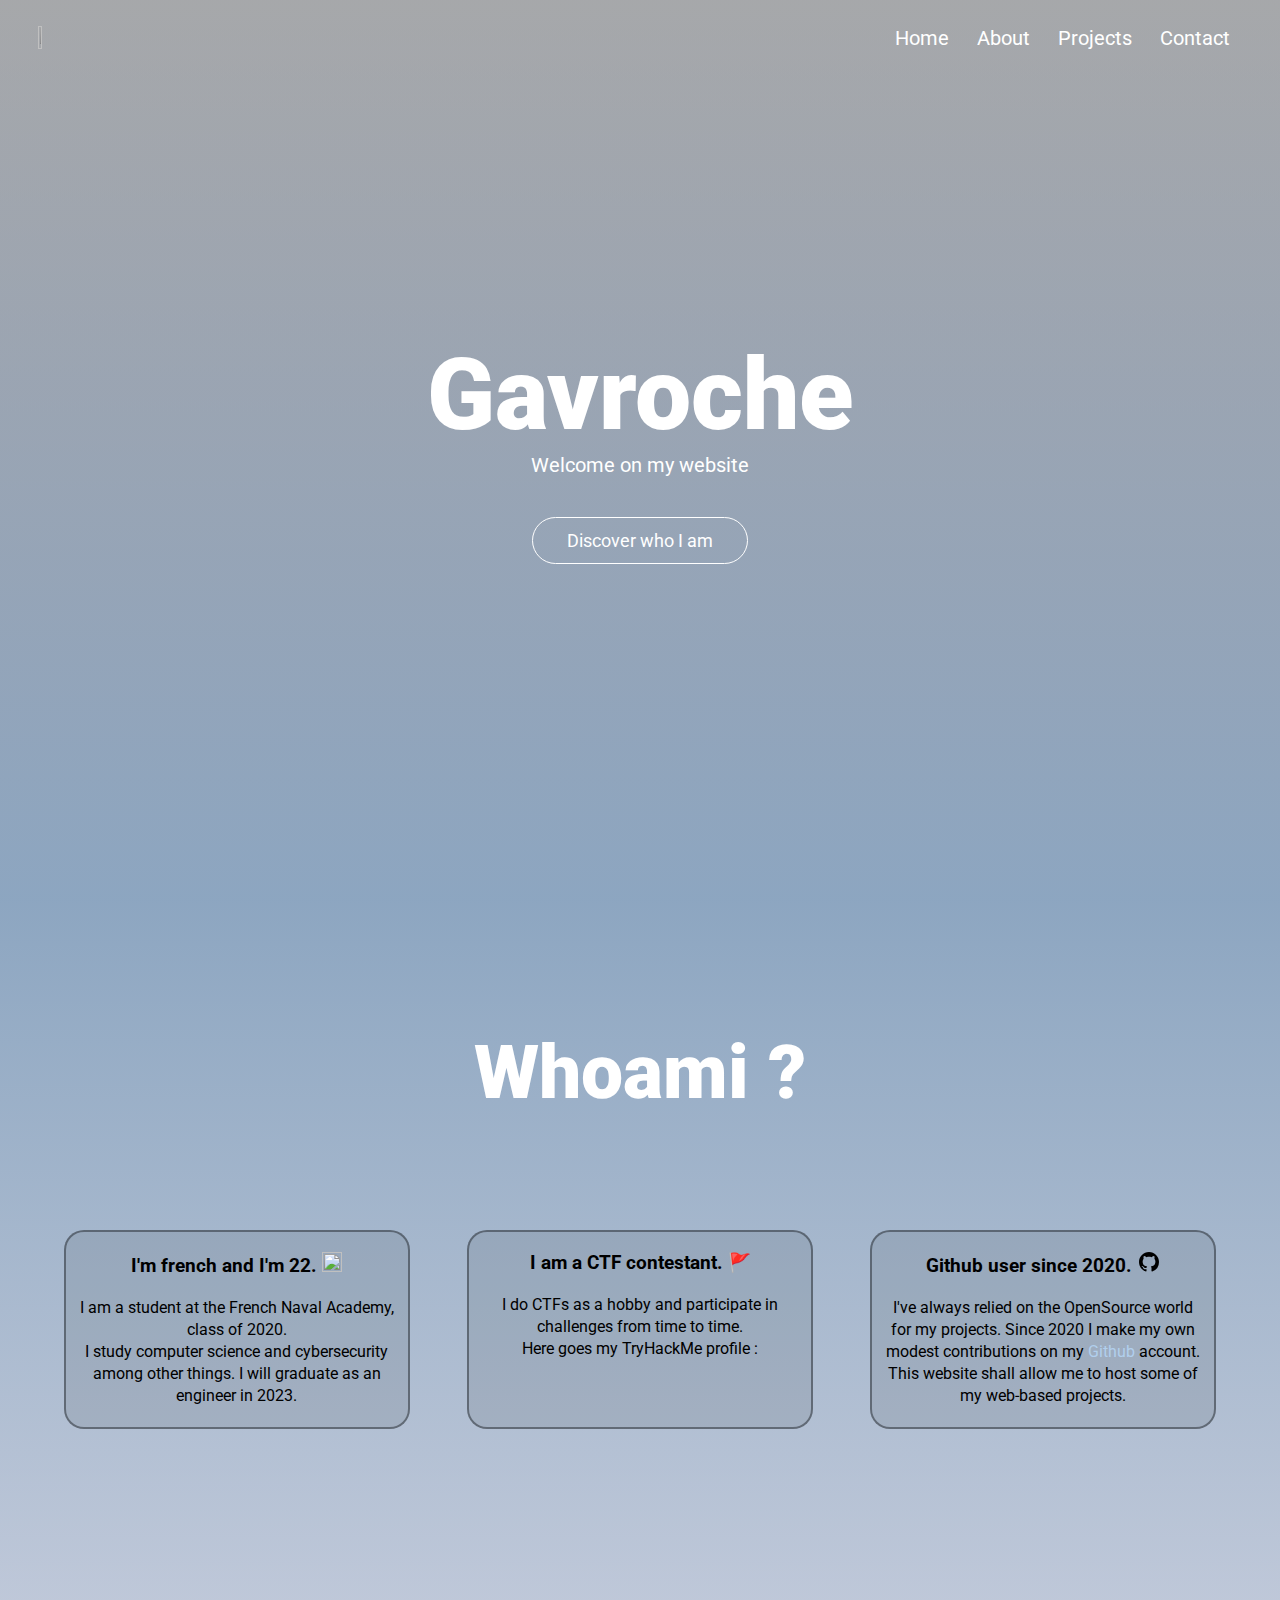
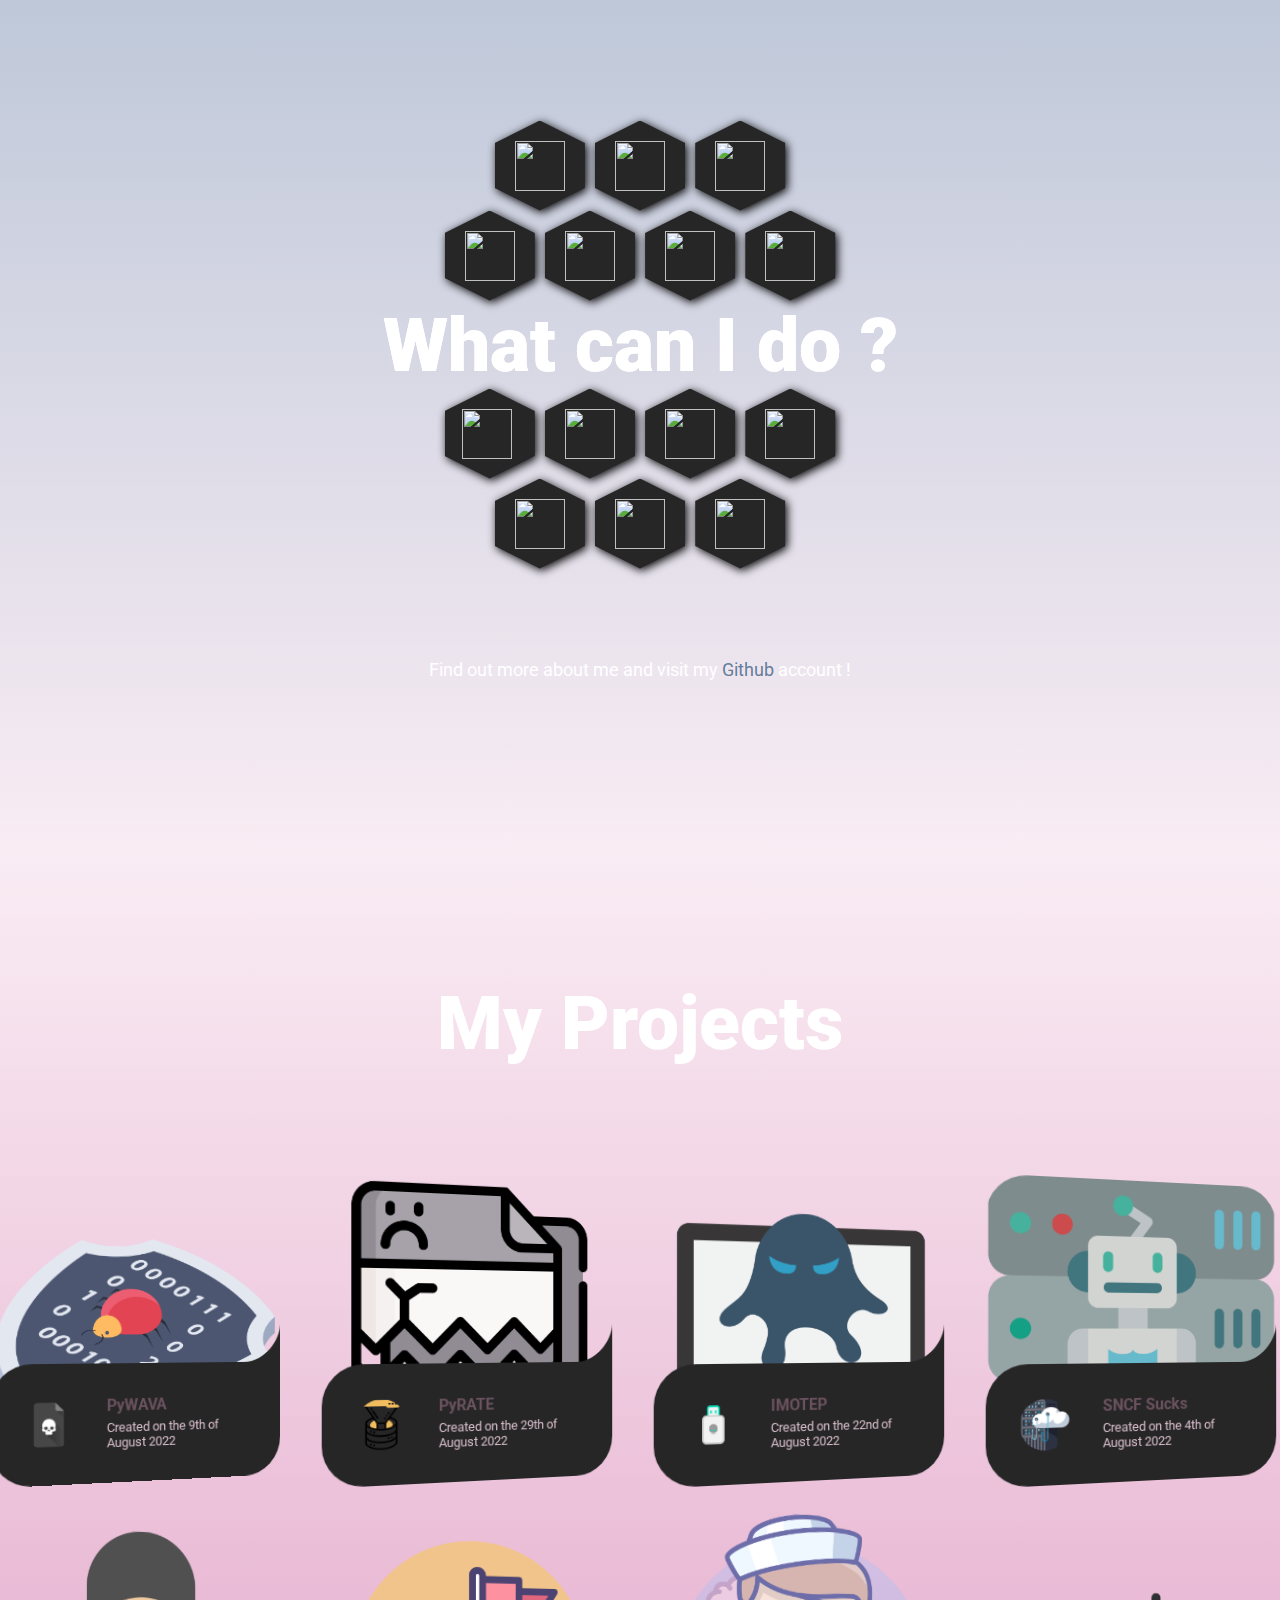
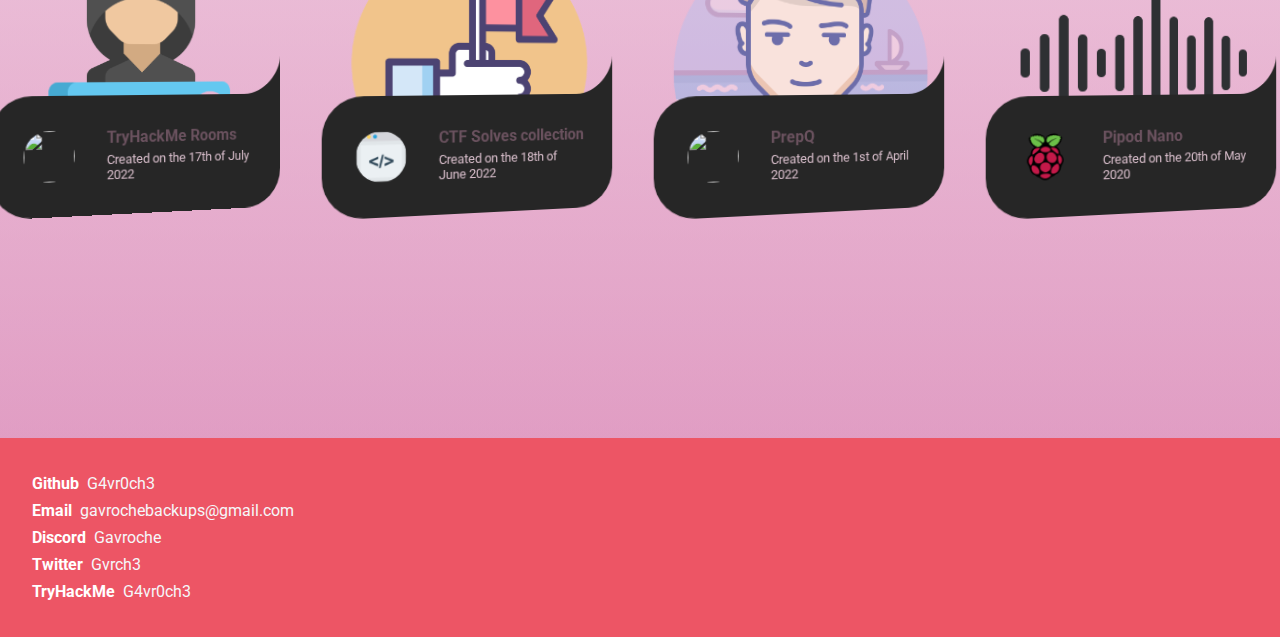
==== commit 9b61d14b: "Final ?" ====
--- a/index.html
+++ b/index.html
@@ -1,458 +1,459 @@
 <html lang="en">
-
-<head>
-  <title>Gavroche</title>
-  <meta name="viewport" content="with=device-width, initial-scale=1.0"
-  <meta charSet="utf-8"/>
-  <link rel="stylesheet" href="styles/style.css" />
-  <link rel="preconnect" href="https://fonts.googleapis.com">
-  <link rel="preconnect" href="https://fonts.gstatic.com" crossorigin>
-  <link href="https://fonts.googleapis.com/css2?family=Roboto:ital,wght@0,100;0,300;0,900;1,100&display=swap" rel="stylesheet">
-  <link href='https://unpkg.com/boxicons@2.1.2/css/boxicons.min.css' rel='stylesheet'>
-</head>
-
-<body>
-<section class="welcome">
-  <nav>
-    <a href="index.html"><img src="images/gavroche.png" alt="Gavroche"/></a>
-    <div class="Menu" id="menu">
-      <i class='bx bx-chevrons-right' onclick="hideMenu()"></i>
-      <ul>
-        <li><a href="#">Home</a></li>
-        <li><a href="#About">About</a></li>
-        <li><a href="#Projects">Projects</a></li>
-        <li><a href="#Contact">Contact</a></li>
-      </ul>
-    </div>
-    <i class='bx bx-chevrons-left' onclick="showMenu()"></i>
-  </nav>
-
-  <div class="text-box">
-    <h1>Gavroche</h1>
-    <p>Welcome on my website</p>
-
-<!------------ ABOUT ------------>
-
-
-    <a href="#About" class="btn">Discover who I am</a>
-  </div>
-
-</section>
-
-<section class="About" id="About">
-  <h1>Whoami ?</h1>
-  <div class="row">
-    <div class="col">
-      <h3>I'm french and I'm 22.  <img src="https://user-images.githubusercontent.com/64252014/180590776-89130674-440b-4ce2-b6c1-17a7504eb43a.png" alt="flag" height="20px"></h3>
-      <p>I am a student at the French Naval Academy, class of 2020.<br>I study computer science and cybersecurity among other things. I will graduate as an engineer in 2023.</p>
-    </div>
-    <div class="col">
-      <h3>I am a CTF contestant.  🚩</h3>
-      <p>I do CTFs as a hobby and participate in challenges from time to time.<br>Here goes my TryHackMe profile : <script src="https://tryhackme.com/badge/426930"></script></p>
-    </div>
-    <div class="col">
-      <h3>Github user since 2020.  <svg aria-hidden="true" height="20" viewBox="0 0 16 16" version="1.1" width="24" data-view-component="true" class="octicon octicon-mark-github"><path fill-rule="evenodd" d="M8 0C3.58 0 0 3.58 0 8c0 3.54 2.29 6.53 5.47 7.59.4.07.55-.17.55-.38 0-.19-.01-.82-.01-1.49-2.01.37-2.53-.49-2.69-.94-.09-.23-.48-.94-.82-1.13-.28-.15-.68-.52-.01-.53.63-.01 1.08.58 1.23.82.72 1.21 1.87.87 2.33.66.07-.52.28-.87.51-1.07-1.78-.2-3.64-.89-3.64-3.95 0-.87.31-1.59.82-2.15-.08-.2-.36-1.02.08-2.12 0 0 .67-.21 2.2.82.64-.18 1.32-.27 2-.27.68 0 1.36.09 2 .27 1.53-1.04 2.2-.82 2.2-.82.44 1.1.16 1.92.08 2.12.51.56.82 1.27.82 2.15 0 3.07-1.87 3.75-3.65 3.95.29.25.54.73.54 1.48 0 1.07-.01 1.93-.01 2.2 0 .21.15.46.55.38A8.013 8.013 0 0016 8c0-4.42-3.58-8-8-8z"></path></svg></h3>
-      <p>I've always relied on the OpenSource world for my projects. Since 2020 I make my own modest contributions on my <a href="https://github.com/G4vr0ch3">Github</a> account. This website shall allow me to host some of my web-based projects.</p>
-    </div>
-  </div>
-
-  <div class="caps">
-    <div class="caps1">
-      <div class="capt">
-        <img class="bash" src="https://raw.githubusercontent.com/devicons/devicon/master/icons/bash/bash-original.svg" width="50px" height="inherit" />
-      </div>
-      <div class="capt">
-        <img class="python" src="https://raw.githubusercontent.com/devicons/devicon/master/icons/python/python-original.svg" width="50px" height="inherit" />
-      </div>
-      <div class="capt">
-        <img class="cpp" src="https://raw.githubusercontent.com/devicons/devicon/master/icons/cplusplus/cplusplus-original.svg" width="50px" height="inherit" />
-      </div>
-    </div>
-    <div class="caps2">
-      <div class="capt">
-        <img class="sql" src="https://raw.githubusercontent.com/devicons/devicon/master/icons/mysql/mysql-original.svg" width="50px" height="inherit" />
-      </div>
-      <div class="capt">
-        <img class ="html" src="https://raw.githubusercontent.com/devicons/devicon/master/icons/html5/html5-original.svg" width="50px" height="inherit" />
-      </div>
-      <div class="capt">
-        <img class ="css" src="https://raw.githubusercontent.com/devicons/devicon/master/icons/css3/css3-original.svg" width="50px" height="inherit" />
-      </div>
-      <div class="capt">
-        <img class="php" src="https://raw.githubusercontent.com/devicons/devicon/master/icons/php/php-plain.svg" width="50px" height="inherit" />
-      </div>
-    </div>
-    <div class="caps3">
-      <h1>What can I do ?</h1>
-    </div>
-    <div class="caps4">
-      <div class="capt">
-        <img class="linux" src="https://raw.githubusercontent.com/devicons/devicon/master/icons/linux/linux-original.svg" width="50px" height="inherit" />
-      </div>
-      <div class="capt">
-        <img class="windows" src="https://raw.githubusercontent.com/devicons/devicon/master/icons/windows8/windows8-original.svg" width="50px" height="inherit" />
-      </div>
-      <div class="capt">
-        <img class="android" src="https://raw.githubusercontent.com/devicons/devicon/master/icons/android/android-original.svg" width="50px" height="inherit" />
-      </div>
-      <div class="capt">
-        <img class="raspi" src="https://www.raspberrypi.com/app/uploads/2020/06/raspberrry_pi_logo.png" width="50px" height="inherit" />
-      </div>
-    </div>
-    <div class="caps5">
-      <div class="capt">
-        <img class="java" src="https://raw.githubusercontent.com/devicons/devicon/master/icons/java/java-original.svg" width="50px" height="inherit" />
-      </div>
-      <div class="capt">
-        <img class="arduino" src="https://upload.wikimedia.org/wikipedia/commons/thumb/8/87/Arduino_Logo.svg/800px-Arduino_Logo.svg.png" width="50px" height="inherit" />
-      </div>
-      <div class="capt">
-        <img class="wol" src="https://upload.wikimedia.org/wikipedia/commons/thumb/1/16/Logo_Semantic_Web.svg/1200px-Logo_Semantic_Web.svg.png" width="50px" height="inherit" />
-      </div>
-    </div>
-
-    <p>Find out more about me and visit my <a href="https://github.com/G4vr0ch3">Github</a> account !</p>
-
-  </div>
-</section>
-
-
-
-<!------------ PROJECTS ------------>
-
-
-<section class="Projects" id="Projects">
-  <h1>My Projects</h1>
-
-
-  <ul class="cards">
-    <li>
-      <a href="https://github.com/G4vr0ch3/PyWAVA" class="card">
-        <img src="images/av.png" class="card__image" alt="" />
-        <div class="card__overlay">
-          <div class="card__header">
-            <svg class="card__arc" xmlns="http://www.w3.org/2000/svg"><path /></svg>
-            <img class="card__thumb" src="images/virus.png" alt="" />
-            <div class="card__header-text">
-              <h3 class="card__title">PyWAVA</h3>
-              <span class="card__status">Created on the 9th of August 2022</span>
-            </div>
-          </div>
-          <p class="card__description">Part of the USB Malware cleaner kiosk. This is a wrapper for AV analysis.</p>
-        </div>
-      </a>
-    </li>
-
-    <li>
-      <a href="https://github.com/G4vr0ch3/PyRATE" class="card">
-        <img src="images/corrupted.png" class="card__image" alt="" />
-        <div class="card__overlay">
-          <div class="card__header">
-            <svg class="card__arc" xmlns="http://www.w3.org/2000/svg"><path /></svg>
-            <img class="card__thumb" src="images/extract.png" alt="" />
-            <div class="card__header-text">
-              <h3 class="card__title">PyRATE</h3>
-              <span class="card__status">Created on the 29th of August 2022</span>
-            </div>
-          </div>
-          <p class="card__description">Part of the USB Malware cleaner kiosk. This aims at extracting relevant data from malware corrupted documents.</p>
-        </div>
-      </a>
-    </li>
-
-    <li>
-      <a href="https://github.com/G4vr0ch3/USB-Malware-Cleaner-Kiosk" class="card">
-        <img src="images/malware.png" class="card__image" alt="" />
-        <div class="card__overlay">
-          <div class="card__header">
-            <svg class="card__arc" xmlns="http://www.w3.org/2000/svg"><path /></svg>
-            <img class="card__thumb" src="images/usb.png" alt="" />
-            <div class="card__header-text">
-              <h3 class="card__title">IMOTEP</h3>
-              <span class="card__status">Created on the 22nd of August 2022</span>
-            </div>
-          </div>
-          <p class="card__description">The USB Malware cleaner kiosk. AKA My graduation project.</p>
-        </div>
-      </a>
-    </li>
-
-    <li>
-      <a href="https://github.com/G4vr0ch3/SNCF-Sucks" class="card">
-        <img src="images/bot.png" class="card__image" alt="" />
-        <div class="card__overlay">
-          <div class="card__header">
-            <svg class="card__arc" xmlns="http://www.w3.org/2000/svg"><path /></svg>
-            <img class="card__thumb" src="images/opendata.png" alt="" />
-            <div class="card__header-text">
-              <h3 class="card__title">SNCF Sucks</h3>
-              <span class="card__status">Created on the 4th of August 2022</span>
-            </div>
-          </div>
-          <p class="card__description">A small bot to demonstrate how the french railway system sucks.</p>
-        </div>
-      </a>
-    </li>
-
-    <li>
-      <a href="https://github.com/G4vr0ch3/TryHackMe-rooms" class="card">
-        <img src="images/hack.png" class="card__image" alt="" />
-        <div class="card__overlay">
-          <div class="card__header">
-            <svg class="card__arc" xmlns="http://www.w3.org/2000/svg"><path /></svg>
-            <img class="card__thumb" src="https://tryhackme.com/img/favicon.png" alt="" />
-            <div class="card__header-text">
-              <h3 class="card__title">TryHackMe Rooms</h3>
-              <span class="card__status">Created on the 17th of July 2022</span>
-            </div>
-          </div>
-          <p class="card__description">This repository will host hints, writeups, codes etc. regarding the rooms I will develop for TryHackMe.</p>
-        </div>
-      </a>
-    </li>
-
-    <li>
-      <a href="https://github.com/G4vr0ch3/CTFSolvesCollection" class="card">
-        <img src="images/ctf.png" class="card__image" alt="" />
-        <div class="card__overlay">
-          <div class="card__header">
-            <svg class="card__arc" xmlns="http://www.w3.org/2000/svg"><path /></svg>
-            <img class="card__thumb" src="images/script.png" alt="" />
-            <div class="card__header-text">
-              <h3 class="card__title">CTF Solves collection</h3>
-              <span class="card__status">Created on the 18th of June 2022</span>
-            </div>
-          </div>
-          <p class="card__description">My CTF solve collection.</p>
-        </div>
-      </a>
-    </li>
-
-    <li>
-      <a href="https://github.com/G4vr0ch3/PrepQ" class="card">
-        <img src="images/sailor.png" class="card__image" alt="" />
-        <div class="card__overlay">
-          <div class="card__header">
-            <svg class="card__arc" xmlns="http://www.w3.org/2000/svg"><path /></svg>
-            <img class="card__thumb" src="https://raw.githubusercontent.com/G4vr0ch3/PrepQ/master/icons/icon.ico" alt="" />
-            <div class="card__header-text">
-              <h3 class="card__title">PrepQ</h3>
-              <span class="card__status">Created on the 1st of April 2022</span>
-            </div>
-          </div>
-          <p class="card__description">La préparation de quart simplifiée</p>
-        </div>
-      </a>
-    </li>
-
-    <li>
-      <a href="https://github.com/G4vr0ch3/PIpod-Nano" class="card">
-        <img src="images/music.png" class="card__image" alt="" />
-        <div class="card__overlay">
-          <div class="card__header">
-            <svg class="card__arc" xmlns="http://www.w3.org/2000/svg"><path /></svg>
-            <img class="card__thumb" src="images/raspberrypi.png" alt="" />
-            <div class="card__header-text">
-              <h3 class="card__title">Pipod Nano</h3>
-              <span class="card__status">Created on the 20th of May 2020</span>
-            </div>
-          </div>
-          <p class="card__description">A DIY Ipod nano lookalike involving a raspberry pi zero.</p>
-        </div>
-      </a>
-    </li>
-</ul>
-
-
-
-<div class="footer">
-  <div class="bubbles">
-      <div class="bubble" style="--size:4.174547956480286rem; --distance:12.542973751242869rem; --position:90.64159857434431%; --time:2.765851072619167s; --delay:-2.5148856235025336s;"></div>
-      <div class="bubble" style="--size:2.714690235194218rem; --distance:11.551691560223091rem; --position:90.25025655061567%; --time:2.9883374978449817s; --delay:-3.7040038881670854s;"></div>
-      <div class="bubble" style="--size:4.066572727402311rem; --distance:13.307619359215577rem; --position:59.83156583179132%; --time:2.9268190987255776s; --delay:-3.559887671433285s;"></div>
-      <div class="bubble" style="--size:5.749994931683151rem; --distance:11.138458431764558rem; --position:44.46172319228055%; --time:2.237198315266141s; --delay:-2.1267715834850556s;"></div>
-      <div class="bubble" style="--size:3.690350899395683rem; --distance:10.786620127625056rem; --position:76.75130454831321%; --time:2.0938145942143898s; --delay:-2.8747531623903098s;"></div>
-      <div class="bubble" style="--size:5.324334008998624rem; --distance:11.591360984243128rem; --position:89.11032413627217%; --time:2.6456405557957203s; --delay:-3.446314596568751s;"></div>
-      <div class="bubble" style="--size:2.3722925118006986rem; --distance:11.387526970808704rem; --position:54.43469708688613%; --time:3.838993349225419s; --delay:-2.0395632877554384s;"></div>
-      <div class="bubble" style="--size:5.407446958878663rem; --distance:11.365054384562146rem; --position:-2.992188180248573%; --time:2.6290929321259062s; --delay:-3.7342776160577604s;"></div>
-      <div class="bubble" style="--size:4.558725444081567rem; --distance:10.212140298779008rem; --position:63.0186157301935%; --time:2.7487437454591035s; --delay:-2.086466048349302s;"></div>
-      <div class="bubble" style="--size:5.6245773793106375rem; --distance:12.170237254446821rem; --position:-1.698494924175903%; --time:3.4822967614655416s; --delay:-2.78945108102946s;"></div>
-      <div class="bubble" style="--size:3.898470702055273rem; --distance:10.106152583430529rem; --position:11.375008165506102%; --time:3.4740151372871666s; --delay:-3.042790433086422s;"></div>
-      <div class="bubble" style="--size:3.834366941249508rem; --distance:12.451616013388573rem; --position:57.820758968521%; --time:2.1357620199212017s; --delay:-2.5751576382888035s;"></div>
-      <div class="bubble" style="--size:4.28919305370375rem; --distance:10.354812528310115rem; --position:19.374064071089887%; --time:2.2873483770814254s; --delay:-2.254187647937157s;"></div>
-      <div class="bubble" style="--size:5.27818481160767rem; --distance:13.362686228842222rem; --position:56.51111808174832%; --time:3.053947197122615s; --delay:-3.350400576575494s;"></div>
-      <div class="bubble" style="--size:4.9851105607979465rem; --distance:11.405125756227715rem; --position:1.752775644110832%; --time:3.768482841932598s; --delay:-3.1492114985461868s;"></div>
-      <div class="bubble" style="--size:4.121199590193867rem; --distance:12.306923641796356rem; --position:59.0395357467215%; --time:2.591220019887006s; --delay:-3.2981479866597216s;"></div>
-      <div class="bubble" style="--size:2.135343501676723rem; --distance:11.927659909927163rem; --position:10.485301859989356%; --time:3.345517156022742s; --delay:-3.11360027185366s;"></div>
-      <div class="bubble" style="--size:3.1404918682902103rem; --distance:11.656211703146987rem; --position:17.713458967953027%; --time:2.176051441359807s; --delay:-2.374224429813746s;"></div>
-      <div class="bubble" style="--size:2.7356701315977743rem; --distance:13.419187475231237rem; --position:43.08967653425147%; --time:3.1962247475936674s; --delay:-3.2315353090673096s;"></div>
-      <div class="bubble" style="--size:5.447392389389485rem; --distance:11.89837370904722rem; --position:-4.796717506752096%; --time:3.550143416975593s; --delay:-3.921906280793008s;"></div>
-      <div class="bubble" style="--size:5.068973518908279rem; --distance:13.3361405877532rem; --position:19.291136714730733%; --time:2.6958522313961235s; --delay:-2.7698067381512748s;"></div>
-      <div class="bubble" style="--size:5.739771285566265rem; --distance:11.248715285647279rem; --position:73.58304188382547%; --time:3.6500476220607236s; --delay:-3.8331117501225536s;"></div>
-      <div class="bubble" style="--size:5.536018781084523rem; --distance:11.368773161351573rem; --position:30.59345994135643%; --time:2.3419459182223097s; --delay:-3.314752785608719s;"></div>
-      <div class="bubble" style="--size:3.632254086403343rem; --distance:13.051630026562645rem; --position:24.099378815527935%; --time:3.994233236660109s; --delay:-2.361780550332455s;"></div>
-      <div class="bubble" style="--size:2.6585450082214557rem; --distance:10.437424241721907rem; --position:87.8266009982617%; --time:2.01232550514177s; --delay:-3.7288096369303623s;"></div>
-      <div class="bubble" style="--size:3.025085742128252rem; --distance:11.3091849370049rem; --position:13.32732030563631%; --time:3.178431023280032s; --delay:-2.5215680351772045s;"></div>
-      <div class="bubble" style="--size:3.892985666539328rem; --distance:12.816850929777626rem; --position:62.05487141717926%; --time:3.8925246971231657s; --delay:-3.04314681283615s;"></div>
-      <div class="bubble" style="--size:5.021496636530257rem; --distance:12.148404027529722rem; --position:48.38638642186599%; --time:3.1423400794079757s; --delay:-3.9091250722872792s;"></div>
-      <div class="bubble" style="--size:4.908402853219294rem; --distance:10.568416793115137rem; --position:74.77909129362473%; --time:3.0458279694079207s; --delay:-3.0489115243119085s;"></div>
-      <div class="bubble" style="--size:3.567134096904919rem; --distance:10.249169316108395rem; --position:59.2983164677361%; --time:2.1747800314381625s; --delay:-2.1336864979378327s;"></div>
-      <div class="bubble" style="--size:5.603670540972215rem; --distance:13.626947938710025rem; --position:23.75175690798444%; --time:3.130631495780745s; --delay:-2.6685599172547763s;"></div>
-      <div class="bubble" style="--size:2.403986388710912rem; --distance:11.250554614238544rem; --position:42.57480775283922%; --time:3.157164983731591s; --delay:-2.5545705991984313s;"></div>
-      <div class="bubble" style="--size:5.914302901148662rem; --distance:10.173166616664627rem; --position:76.44912785148534%; --time:3.6314225279163144s; --delay:-3.915446272989334s;"></div>
-      <div class="bubble" style="--size:4.503816376918342rem; --distance:13.486370820925268rem; --position:73.57961208435391%; --time:2.083391456127632s; --delay:-3.7388377483276525s;"></div>
-      <div class="bubble" style="--size:4.389720106147498rem; --distance:13.405843555187985rem; --position:16.46280277784356%; --time:3.355949474469062s; --delay:-2.304715084895479s;"></div>
-      <div class="bubble" style="--size:5.857397311024962rem; --distance:13.46545984611337rem; --position:11.851186108488058%; --time:3.8410773536342058s; --delay:-3.109563417837643s;"></div>
-      <div class="bubble" style="--size:2.585162283599823rem; --distance:11.454810601532934rem; --position:46.10282788811376%; --time:2.9033495596126975s; --delay:-3.494662114955691s;"></div>
-      <div class="bubble" style="--size:2.3055495610431693rem; --distance:12.278752440647033rem; --position:61.57170179089411%; --time:2.518778442680121s; --delay:-3.023236375671347s;"></div>
-      <div class="bubble" style="--size:5.76235732497418rem; --distance:13.575204176617339rem; --position:53.40234121147965%; --time:3.9511910723570263s; --delay:-2.0325847621816995s;"></div>
-      <div class="bubble" style="--size:4.897952684342662rem; --distance:11.026929849604905rem; --position:19.326284397408784%; --time:2.1323423549637543s; --delay:-3.9802262013450913s;"></div>
-      <div class="bubble" style="--size:4.579807416677427rem; --distance:11.482478153916357rem; --position:8.836786594320571%; --time:3.2886635958323542s; --delay:-2.845437270816709s;"></div>
-      <div class="bubble" style="--size:4.688321778148486rem; --distance:11.351884169031848rem; --position:13.323203526421029%; --time:3.709664044103479s; --delay:-3.5881691285493287s;"></div>
-      <div class="bubble" style="--size:4.352759135981352rem; --distance:10.172044438952614rem; --position:80.00290733067368%; --time:3.723162105137428s; --delay:-3.5626162967873976s;"></div>
-      <div class="bubble" style="--size:3.407404568990276rem; --distance:13.989732945851891rem; --position:39.194862362330525%; --time:3.016029371793266s; --delay:-3.0334809925071458s;"></div>
-      <div class="bubble" style="--size:4.535013982050791rem; --distance:11.979937718744111rem; --position:85.84658786582374%; --time:3.6920920135523074s; --delay:-3.0898756312380784s;"></div>
-      <div class="bubble" style="--size:5.241424375011021rem; --distance:11.837700459048971rem; --position:4.73189534190635%; --time:2.7909655681425s; --delay:-3.6908716318770463s;"></div>
-      <div class="bubble" style="--size:5.548650440392051rem; --distance:11.799101010598203rem; --position:24.85406863931692%; --time:2.831792436193829s; --delay:-2.9725647801305395s;"></div>
-      <div class="bubble" style="--size:4.881359902072869rem; --distance:13.81914004771976rem; --position:92.1793012153662%; --time:3.2287439280098558s; --delay:-2.352046798093851s;"></div>
-      <div class="bubble" style="--size:2.3435672031918333rem; --distance:11.115946053712246rem; --position:65.10572925618692%; --time:2.4165396133799124s; --delay:-3.2799477880031365s;"></div>
-      <div class="bubble" style="--size:2.762829613566507rem; --distance:12.054590255904447rem; --position:47.924038710768876%; --time:3.4189357132797182s; --delay:-3.3521069460759887s;"></div>
-      <div class="bubble" style="--size:3.4348083797200015rem; --distance:13.121863933388019rem; --position:24.740485464982804%; --time:3.9024316025759105s; --delay:-3.457024342669427s;"></div>
-      <div class="bubble" style="--size:3.5289579185732824rem; --distance:11.954479051200646rem; --position:45.3969972438377%; --time:3.2376633593161417s; --delay:-3.731909454186999s;"></div>
-      <div class="bubble" style="--size:3.5879965543674883rem; --distance:13.613375841285954rem; --position:16.43137040876404%; --time:3.480695340469766s; --delay:-3.1110639673312614s;"></div>
-      <div class="bubble" style="--size:5.94112911735535rem; --distance:12.558771047384285rem; --position:2.6344753339385747%; --time:2.740862350025481s; --delay:-3.9411787248338372s;"></div>
-      <div class="bubble" style="--size:2.9220884399198006rem; --distance:12.928907617989726rem; --position:61.63848277469826%; --time:2.219192752942941s; --delay:-2.664002155737095s;"></div>
-      <div class="bubble" style="--size:5.365242301606558rem; --distance:12.74607930539015rem; --position:79.438492682376%; --time:2.850743079449438s; --delay:-3.7691260168184875s;"></div>
-      <div class="bubble" style="--size:5.19462168754738rem; --distance:12.545645022632698rem; --position:27.890786411560136%; --time:3.3317476197834965s; --delay:-3.6536577186759427s;"></div>
-      <div class="bubble" style="--size:2.2243182501314553rem; --distance:10.466079116132498rem; --position:83.11052902994302%; --time:2.0439429248975114s; --delay:-3.7761247184568676s;"></div>
-      <div class="bubble" style="--size:3.3907321687317973rem; --distance:10.471451111995151rem; --position:12.724863639026125%; --time:3.4210134783064983s; --delay:-2.7727725439698787s;"></div>
-      <div class="bubble" style="--size:2.900475946553306rem; --distance:13.776822408632393rem; --position:-2.692255121576509%; --time:3.5378571125631066s; --delay:-2.4287776893944852s;"></div>
-      <div class="bubble" style="--size:4.495633329283983rem; --distance:12.224258495496994rem; --position:0.4156056175677989%; --time:2.3162071018595927s; --delay:-3.5704293112148453s;"></div>
-      <div class="bubble" style="--size:4.83739487254373rem; --distance:11.506774479486554rem; --position:20.345438814459033%; --time:3.5035016270628216s; --delay:-3.4284253621805076s;"></div>
-      <div class="bubble" style="--size:2.9632436242093902rem; --distance:11.867527002400683rem; --position:65.99597295532776%; --time:2.113020123673299s; --delay:-3.954480003638478s;"></div>
-      <div class="bubble" style="--size:5.23029862884401rem; --distance:12.18237912513234rem; --position:39.301714116410906%; --time:2.4694804588921877s; --delay:-3.3845171917673422s;"></div>
-      <div class="bubble" style="--size:5.388527553512642rem; --distance:13.560680646511074rem; --position:24.258768344706468%; --time:3.6379529230633287s; --delay:-3.687464784017789s;"></div>
-      <div class="bubble" style="--size:4.595938981434022rem; --distance:11.725933133919543rem; --position:-4.3408475103041635%; --time:3.6415113735414755s; --delay:-3.3256953950706984s;"></div>
-      <div class="bubble" style="--size:3.5718556031650985rem; --distance:11.230804212247314rem; --position:78.84060705759609%; --time:3.5264676405035615s; --delay:-2.838593111393048s;"></div>
-      <div class="bubble" style="--size:2.5668232672819418rem; --distance:12.75203656999416rem; --position:38.417880746630935%; --time:3.3357804822092616s; --delay:-3.4173315597148854s;"></div>
-      <div class="bubble" style="--size:2.233537883962051rem; --distance:12.363422710542984rem; --position:45.12761386311282%; --time:3.670846164688272s; --delay:-3.7180353522563934s;"></div>
-      <div class="bubble" style="--size:4.355148599571137rem; --distance:11.12701798500628rem; --position:42.676283752095%; --time:2.6137574857091006s; --delay:-3.7736827890474705s;"></div>
-      <div class="bubble" style="--size:2.8560460122439677rem; --distance:11.030006684673689rem; --position:65.85780707920067%; --time:2.7074498353280037s; --delay:-3.1657279658244377s;"></div>
-      <div class="bubble" style="--size:5.1647629834494735rem; --distance:13.234694750462785rem; --position:87.88441992165481%; --time:3.7986080287009387s; --delay:-2.703833412815183s;"></div>
-      <div class="bubble" style="--size:4.989140040020719rem; --distance:10.311829549583022rem; --position:43.013791315321996%; --time:2.422083698716273s; --delay:-3.4690487305291424s;"></div>
-      <div class="bubble" style="--size:4.7783905190771065rem; --distance:11.178814065943522rem; --position:74.0256158453506%; --time:3.9287017448363013s; --delay:-3.021508388930453s;"></div>
-      <div class="bubble" style="--size:2.528736274293381rem; --distance:11.118081518630264rem; --position:67.04416730303265%; --time:3.9446656756123972s; --delay:-3.2601773472039675s;"></div>
-      <div class="bubble" style="--size:2.175230656877078rem; --distance:13.265828362611689rem; --position:3.7787232715454095%; --time:2.766608635122312s; --delay:-3.646478095642465s;"></div>
-      <div class="bubble" style="--size:4.728700694137849rem; --distance:10.69468465524039rem; --position:29.35746151267338%; --time:3.985339769081483s; --delay:-3.149932197924169s;"></div>
-      <div class="bubble" style="--size:3.8941250221544657rem; --distance:13.270647636349995rem; --position:60.58637533497138%; --time:3.2798041933743387s; --delay:-3.0653373021429826s;"></div>
-      <div class="bubble" style="--size:5.218075704706297rem; --distance:10.17789140118642rem; --position:82.75682529209024%; --time:3.331347765622244s; --delay:-3.194528298191925s;"></div>
-      <div class="bubble" style="--size:5.0884919001698465rem; --distance:13.99601728271971rem; --position:83.56123438286036%; --time:2.5409995017364935s; --delay:-3.4918027208571667s;"></div>
-      <div class="bubble" style="--size:3.8658812281717108rem; --distance:12.665045445854139rem; --position:27.13116473913886%; --time:2.612942859720924s; --delay:-2.2603943699928846s;"></div>
-      <div class="bubble" style="--size:4.975915491182812rem; --distance:11.994983614513217rem; --position:64.71347780838684%; --time:3.139849032558926s; --delay:-3.7834369546322013s;"></div>
-      <div class="bubble" style="--size:3.9422955698070092rem; --distance:11.897443237530815rem; --position:74.73056691986322%; --time:3.788798648118716s; --delay:-3.2667285282839655s;"></div>
-      <div class="bubble" style="--size:3.2597947538827965rem; --distance:13.356286593314852rem; --position:69.2453598567768%; --time:3.291155743562607s; --delay:-2.4522040747314624s;"></div>
-      <div class="bubble" style="--size:4.818381385450943rem; --distance:13.6383625964747rem; --position:72.23152043844446%; --time:2.569888450602481s; --delay:-3.2682574120184418s;"></div>
-      <div class="bubble" style="--size:4.373268837629867rem; --distance:11.048143130968942rem; --position:72.72158426070274%; --time:2.1674429476142416s; --delay:-3.645656122173213s;"></div>
-      <div class="bubble" style="--size:5.437922529502167rem; --distance:10.482246906489916rem; --position:10.76802524429537%; --time:2.2466917444388583s; --delay:-2.6507919786516245s;"></div>
-      <div class="bubble" style="--size:3.5769348893234305rem; --distance:12.079289292354082rem; --position:2.136450740072121%; --time:2.6450430781981695s; --delay:-2.0421858459119995s;"></div>
-      <div class="bubble" style="--size:5.5979240866351345rem; --distance:11.557659865495033rem; --position:45.435137090466675%; --time:2.956243658883893s; --delay:-2.3853325327812387s;"></div>
-      <div class="bubble" style="--size:4.799985393928715rem; --distance:12.364273587593894rem; --position:90.39402416767979%; --time:3.5127398075630683s; --delay:-2.083944616704984s;"></div>
-      <div class="bubble" style="--size:5.7791448733924184rem; --distance:12.222009877369754rem; --position:54.13059495162061%; --time:3.663148584980283s; --delay:-2.301712136320989s;"></div>
-      <div class="bubble" style="--size:4.9960156935434545rem; --distance:11.720571501629rem; --position:43.9366603074086%; --time:2.077664159453952s; --delay:-3.6259647963788266s;"></div>
-      <div class="bubble" style="--size:4.116573986793043rem; --distance:13.512038096199802rem; --position:47.355859925740326%; --time:3.4470459981040604s; --delay:-2.876796545072466s;"></div>
-      <div class="bubble" style="--size:5.647677005166712rem; --distance:11.217850604504632rem; --position:14.210237393326167%; --time:2.888430131219816s; --delay:-2.1152892215997565s;"></div>
-      <div class="bubble" style="--size:3.273213949095916rem; --distance:12.986428679171247rem; --position:61.41746975079799%; --time:3.1025699661917305s; --delay:-2.985389560077635s;"></div>
-      <div class="bubble" style="--size:4.3806244942562325rem; --distance:12.240847306496153rem; --position:29.871950392024928%; --time:2.8294762955744868s; --delay:-3.394107464276317s;"></div>
-      <div class="bubble" style="--size:4.9876744289083685rem; --distance:12.418576522831255rem; --position:52.14858307779242%; --time:3.8107580932095386s; --delay:-3.1433257770365337s;"></div>
-      <div class="bubble" style="--size:4.310725164572579rem; --distance:13.11742342677671rem; --position:65.14026409097356%; --time:3.2495524719590128s; --delay:-2.7641313747743133s;"></div>
-      <div class="bubble" style="--size:5.4106846534890565rem; --distance:10.940940156110802rem; --position:-3.7234138344118097%; --time:3.525850529450221s; --delay:-3.6542337137558345s;"></div>
-      <div class="bubble" style="--size:2.9920431069282865rem; --distance:13.032423583463249rem; --position:40.35499174579789%; --time:3.994800876760445s; --delay:-2.204965967461254s;"></div>
-      <div class="bubble" style="--size:5.649993443752382rem; --distance:10.284848156615427rem; --position:13.71277938374072%; --time:2.7569947844936133s; --delay:-3.860900339328754s;"></div>
-      <div class="bubble" style="--size:4.8588057609896635rem; --distance:10.714495400877741rem; --position:83.34018015739993%; --time:2.938862011896927s; --delay:-3.0891139730265973s;"></div>
-      <div class="bubble" style="--size:3.010286666309402rem; --distance:10.644409602500545rem; --position:22.666068657938215%; --time:3.1625990760972273s; --delay:-2.8116511649816704s;"></div>
-      <div class="bubble" style="--size:3.9946859117822555rem; --distance:11.303658625372258rem; --position:88.70957362555072%; --time:3.447448276326521s; --delay:-2.027210302922479s;"></div>
-      <div class="bubble" style="--size:2.2901714605698915rem; --distance:10.68263350865002rem; --position:64.09120631492654%; --time:2.240094548460919s; --delay:-3.0523915694830155s;"></div>
-      <div class="bubble" style="--size:4.745208367229596rem; --distance:11.239256095682048rem; --position:20.628025100950126%; --time:2.4363644688847663s; --delay:-3.9877599604621117s;"></div>
-      <div class="bubble" style="--size:4.069814350016347rem; --distance:12.014216413618993rem; --position:60.36007033538813%; --time:2.4087560061785607s; --delay:-2.230106950533047s;"></div>
-      <div class="bubble" style="--size:3.1055814920106473rem; --distance:10.425174833302679rem; --position:33.9966744509348%; --time:2.3699987698856955s; --delay:-2.0586403149409995s;"></div>
-      <div class="bubble" style="--size:4.978280347318374rem; --distance:12.612339552822423rem; --position:0.19253024759540693%; --time:2.623032070074539s; --delay:-3.5232709670653826s;"></div>
-      <div class="bubble" style="--size:4.361168910459424rem; --distance:11.088959724338615rem; --position:48.154626655201724%; --time:2.707229276731028s; --delay:-3.588948752056235s;"></div>
-      <div class="bubble" style="--size:5.105292482952946rem; --distance:11.001632358449822rem; --position:79.43914985467025%; --time:2.505276644658621s; --delay:-3.3195763108748855s;"></div>
-      <div class="bubble" style="--size:4.244073584367159rem; --distance:13.065749591770581rem; --position:59.721701252301415%; --time:3.4453732567332267s; --delay:-2.9365132813145474s;"></div>
-      <div class="bubble" style="--size:2.0857185342054407rem; --distance:11.556391748076468rem; --position:81.47589257973634%; --time:3.345260635345787s; --delay:-2.940417300553499s;"></div>
-      <div class="bubble" style="--size:3.7624409881366123rem; --distance:10.887864202774306rem; --position:85.08131682482423%; --time:3.949128665512684s; --delay:-2.990104301766079s;"></div>
-      <div class="bubble" style="--size:5.093673829398197rem; --distance:10.146930072707068rem; --position:64.20944948992374%; --time:2.3558939912710732s; --delay:-2.3924807720362877s;"></div>
-      <div class="bubble" style="--size:3.403949391878119rem; --distance:13.958132070872953rem; --position:55.88468015255613%; --time:3.269554080202303s; --delay:-2.918798515075412s;"></div>
-      <div class="bubble" style="--size:4.29066194129564rem; --distance:11.361595481904rem; --position:4.852752554321366%; --time:3.8192981818681613s; --delay:-2.7733599114425598s;"></div>
-      <div class="bubble" style="--size:5.858936065540479rem; --distance:13.301915778483117rem; --position:57.85940941121191%; --time:2.7018566522682748s; --delay:-2.0052022878321325s;"></div>
-      <div class="bubble" style="--size:4.253679173535958rem; --distance:11.659226407578785rem; --position:58.34998953201455%; --time:3.3053020030235833s; --delay:-2.064478408460211s;"></div>
-      <div class="bubble" style="--size:3.8192943841854925rem; --distance:11.894018646964215rem; --position:41.94327144273258%; --time:3.892721878187216s; --delay:-3.266682664726485s;"></div>
-      <div class="bubble" style="--size:4.71458434660992rem; --distance:10.548308455490202rem; --position:51.171548761737334%; --time:3.56833779248558s; --delay:-2.182859969803318s;"></div>
-      <div class="bubble" style="--size:5.946865624294439rem; --distance:12.272329558757857rem; --position:40.04981057776196%; --time:3.6675448883197954s; --delay:-3.8105881878296177s;"></div>
-      <div class="bubble" style="--size:5.283735216798285rem; --distance:10.071626755383473rem; --position:40.14761623635795%; --time:2.2053502583806717s; --delay:-3.8065999851868737s;"></div>
-      <div class="bubble" style="--size:3.4830835528912303rem; --distance:11.114518162797234rem; --position:7.272133109533968%; --time:3.2171325659311543s; --delay:-2.1709901539857968s;"></div>
-      <div class="bubble" style="--size:4.896474941563663rem; --distance:12.893852273994963rem; --position:62.88922081271092%; --time:2.0972251939755586s; --delay:-3.8809695960121626s;"></div>
-      <div class="bubble" style="--size:4.156763774767799rem; --distance:13.17077574161676rem; --position:93.74807201639541%; --time:2.0275273827756815s; --delay:-3.2500558764342564s;"></div>
-      <div class="bubble" style="--size:2.4625076020472605rem; --distance:12.766644501189349rem; --position:41.47115173666616%; --time:2.3979916520438858s; --delay:-3.817223701557831s;"></div>
-      <div class="bubble" style="--size:3.3155854015588666rem; --distance:10.662641806066949rem; --position:41.50852621022765%; --time:3.6261500155744635s; --delay:-3.8564742245734096s;"></div>
-      <div class="bubble" style="--size:2.7754340398093236rem; --distance:11.756398998964805rem; --position:60.17849956437311%; --time:3.205935540951467s; --delay:-3.864064184654514s;"></div>
-      <div class="bubble" style="--size:5.365641898731386rem; --distance:12.103759168391981rem; --position:1.6694161818995132%; --time:3.64181477497712s; --delay:-2.460966820378687s;"></div>
-      <div class="bubble" style="--size:5.7281017447768905rem; --distance:10.060124796354632rem; --position:90.38260733283145%; --time:3.6114934041444737s; --delay:-2.914757801157756s;"></div>
-      <div class="bubble" style="--size:3.0218839537516446rem; --distance:13.199531064756362rem; --position:78.1811818134675%; --time:3.849363319524929s; --delay:-2.860073645722598s;"></div>
-      <div class="bubble" style="--size:4.4889797525034085rem; --distance:10.657248187974309rem; --position:87.15270609877125%; --time:2.5895182035088036s; --delay:-3.755331104283779s;"></div>
-      <div class="bubble" style="--size:5.0109970186575925rem; --distance:11.312085367533442rem; --position:43.214100031828664%; --time:3.083171520966252s; --delay:-2.960032356653784s;"></div>
-      <div class="bubble" style="--size:5.612193151212473rem; --distance:13.077779459231447rem; --position:50.834491466615674%; --time:3.2336837727785994s; --delay:-3.2751027789227543s;"></div>
-      <div class="bubble" style="--size:3.176654080988424rem; --distance:13.586295630764411rem; --position:32.805732764828484%; --time:3.222095991250182s; --delay:-2.518682417802856s;"></div>
-      <div class="bubble" style="--size:4.565687884095458rem; --distance:10.26999328861687rem; --position:31.795660910013872%; --time:2.964056025144068s; --delay:-2.1327452765333756s;"></div>
-      <div class="bubble" style="--size:3.704340470082677rem; --distance:12.157808765707646rem; --position:54.43474067638692%; --time:3.824303859080069s; --delay:-3.0249740928635913s;"></div>
-      <div class="bubble" style="--size:5.869374567784243rem; --distance:10.489379129840316rem; --position:51.628232029197605%; --time:2.2763158525661877s; --delay:-3.742415770765761s;"></div>
-      <div class="bubble" style="--size:5.834717767701066rem; --distance:11.548417228173529rem; --position:16.135098971101975%; --time:3.5744024684721754s; --delay:-3.206233124517212s;"></div>
-      <div class="bubble" style="--size:5.574344499283918rem; --distance:10.056882614299813rem; --position:59.558388862304625%; --time:2.9007227041188024s; --delay:-2.659686923893964s;"></div>
-      <div class="bubble" style="--size:3.629953055491902rem; --distance:13.07115982598243rem; --position:79.11264870175938%; --time:3.016050725605746s; --delay:-3.4608995626347756s;"></div>
-      <div class="bubble" style="--size:4.90866828492067rem; --distance:10.752093883195382rem; --position:62.73763976372098%; --time:2.124412909358011s; --delay:-3.8679774543364824s;"></div>
-      <div class="bubble" style="--size:3.2184832935377194rem; --distance:12.1085148529672rem; --position:82.8194460615714%; --time:2.7756233279025775s; --delay:-2.828472355541514s;"></div>
-      <div class="bubble" style="--size:4.867525932912431rem; --distance:13.68334112727712rem; --position:55.877212037803055%; --time:2.195532423309657s; --delay:-3.7205019627555056s;"></div>
-      <div class="bubble" style="--size:5.407322133261287rem; --distance:13.191481013620514rem; --position:50.6688242955659%; --time:3.584380767888678s; --delay:-3.604683301152943s;"></div>
-      <div class="bubble" style="--size:4.917020196289985rem; --distance:12.304216334001762rem; --position:42.01855474458336%; --time:2.1938133103380486s; --delay:-3.1524538859958637s;"></div>
-      <div class="bubble" style="--size:3.791827190436676rem; --distance:12.450447317172813rem; --position:50.93220495123435%; --time:3.7481076295182048s; --delay:-2.207874377161445s;"></div>
-      <div class="bubble" style="--size:2.456391260840862rem; --distance:10.112133503913888rem; --position:44.97176546194613%; --time:2.941228387104278s; --delay:-3.3837311967239323s;"></div>
-      <div class="bubble" style="--size:3.3980858626194053rem; --distance:11.842609222113328rem; --position:41.08506260627621%; --time:3.8870329828302026s; --delay:-2.711874203862241s;"></div>
-    </div>
-
-    <div class="content", id="Contact">
-        <div>
-            <div><b>Github</b><a href="https://github.com/G4vr0ch3">G4vr0ch3</a></div>
-            <div><b>Email</b><a href="mailto:gavrochebackups@gmail.com">gavrochebackups@gmail.com</a></div>
-            <div><b>Discord</b><a href="https://discord.com/users/Gavroche#2871">Gavroche</a></div>
-            <div><b>Twitter</b><a href="https://twitter.com/Gvrch3">Gvrch3</a></div>
-            <div><b>TryHackMe</b><a href="https://tryhackme.com/p/G4vr0ch3">G4vr0ch3</a></div>
-        </div>
-    </div>
-</div><svg style="position:fixed; top:100vh">
-    <defs>
-        <filter id="blob">
-            <feGaussianBlur in="SourceGraphic" stdDeviation="10" result="blur"></feGaussianBlur>
-            <feColorMatrix in="blur" mode="matrix" values="1 0 0 0 0  0 1 0 0 0  0 0 1 0 0  0 0 0 19 -9" result="blob"></feColorMatrix>
-        </filter>
-    </defs>
-</svg>
-
-</section>
-
-
-<!------------ JavaScript ------------>
-
-<script>
-  var menu = document.getElementById("menu");
-
-  function showMenu(){
-    menu.style.width = "200px";
-  }
-
-  function hideMenu(){
-    menu.style.width = "0px";
-  }
-
-</script>
-
-</body>
+   <head>
+      <title>Gavroche</title>
+      <meta name="viewport" content="with=device-width, initial-scale=1.0"
+      <meta charSet="utf-8"/>
+      <link rel="stylesheet" href="styles/style.css" />
+      <link rel="preconnect" href="https://fonts.googleapis.com">
+      <link rel="preconnect" href="https://fonts.gstatic.com" crossorigin>
+      <link href="https://fonts.googleapis.com/css2?family=Roboto:ital,wght@0,100;0,300;0,900;1,100&display=swap" rel="stylesheet">
+      <link href='https://unpkg.com/boxicons@2.1.2/css/boxicons.min.css' rel='stylesheet'>
+   </head>
+   <body>
+
+      <!-- Back to top button -->
+      <button type="button" class="btn btn-danger btn-floating btn-lg" id="btn-back-to-top">
+        <p>Back to top</p>
+      </button>
+
+      <section class="welcome">
+         <nav>
+            <a href="index.html"><img src="images/gavroche.png" alt="Gavroche"/></a>
+            <div class="Menu" id="menu">
+               <i class='bx bx-chevrons-right' onclick="hideMenu()"></i>
+               <ul>
+                  <li><a href="#">Home</a></li>
+                  <li><a href="#About">About</a></li>
+                  <li><a href="#Projects">Projects</a></li>
+                  <li><a href="#Contact">Contact</a></li>
+               </ul>
+            </div>
+            <i class='bx bx-chevrons-left' onclick="showMenu()"></i>
+         </nav>
+         <div class="text-box">
+            <h1>Gavroche</h1>
+            <p>Welcome on my website</p>
+            <!------------ ABOUT ------------>
+            <a href="#About" class="btn">Discover who I am</a>
+         </div>
+      </section>
+      <section class="About" id="About">
+         <h1>Whoami ?</h1>
+         <div class="row">
+            <div class="col">
+               <h3>I'm french and I'm 22.  <img src="https://user-images.githubusercontent.com/64252014/180590776-89130674-440b-4ce2-b6c1-17a7504eb43a.png" alt="flag" height="20px"></h3>
+               <p>I am a student at the French Naval Academy, class of 2020.<br>I study computer science and cybersecurity among other things. I will graduate as an engineer in 2023.</p>
+            </div>
+            <div class="col">
+               <h3>I am a CTF contestant.  🚩</h3>
+               <p>
+                  I do CTFs as a hobby and participate in challenges from time to time.<br>Here goes my TryHackMe profile : <script src="https://tryhackme.com/badge/426930"></script>
+               </p>
+            </div>
+            <div class="col">
+               <h3>
+                  Github user since 2020.
+                  <svg aria-hidden="true" height="20" viewBox="0 0 16 16" version="1.1" width="24" data-view-component="true" class="octicon octicon-mark-github">
+                     <path fill-rule="evenodd" d="M8 0C3.58 0 0 3.58 0 8c0 3.54 2.29 6.53 5.47 7.59.4.07.55-.17.55-.38 0-.19-.01-.82-.01-1.49-2.01.37-2.53-.49-2.69-.94-.09-.23-.48-.94-.82-1.13-.28-.15-.68-.52-.01-.53.63-.01 1.08.58 1.23.82.72 1.21 1.87.87 2.33.66.07-.52.28-.87.51-1.07-1.78-.2-3.64-.89-3.64-3.95 0-.87.31-1.59.82-2.15-.08-.2-.36-1.02.08-2.12 0 0 .67-.21 2.2.82.64-.18 1.32-.27 2-.27.68 0 1.36.09 2 .27 1.53-1.04 2.2-.82 2.2-.82.44 1.1.16 1.92.08 2.12.51.56.82 1.27.82 2.15 0 3.07-1.87 3.75-3.65 3.95.29.25.54.73.54 1.48 0 1.07-.01 1.93-.01 2.2 0 .21.15.46.55.38A8.013 8.013 0 0016 8c0-4.42-3.58-8-8-8z"></path>
+                  </svg>
+               </h3>
+               <p>I've always relied on the OpenSource world for my projects. Since 2020 I make my own modest contributions on my <a href="https://github.com/G4vr0ch3">Github</a> account. This website shall allow me to host some of my web-based projects.</p>
+            </div>
+         </div>
+         <div class="caps">
+            <div class="caps1">
+               <div class="capt">
+                  <img class="bash" src="https://raw.githubusercontent.com/devicons/devicon/master/icons/bash/bash-original.svg" width="50px" height="inherit" />
+               </div>
+               <div class="capt">
+                  <img class="python" src="https://raw.githubusercontent.com/devicons/devicon/master/icons/python/python-original.svg" width="50px" height="inherit" />
+               </div>
+               <div class="capt">
+                  <img class="cpp" src="https://raw.githubusercontent.com/devicons/devicon/master/icons/cplusplus/cplusplus-original.svg" width="50px" height="inherit" />
+               </div>
+            </div>
+            <div class="caps2">
+               <div class="capt">
+                  <img class="sql" src="https://raw.githubusercontent.com/devicons/devicon/master/icons/mysql/mysql-original.svg" width="50px" height="inherit" />
+               </div>
+               <div class="capt">
+                  <img class ="html" src="https://raw.githubusercontent.com/devicons/devicon/master/icons/html5/html5-original.svg" width="50px" height="inherit" />
+               </div>
+               <div class="capt">
+                  <img class ="css" src="https://raw.githubusercontent.com/devicons/devicon/master/icons/css3/css3-original.svg" width="50px" height="inherit" />
+               </div>
+               <div class="capt">
+                  <img class="php" src="https://raw.githubusercontent.com/devicons/devicon/master/icons/php/php-plain.svg" width="50px" height="inherit" />
+               </div>
+            </div>
+            <div class="caps3">
+               <h1>What can I do ?</h1>
+            </div>
+            <div class="caps4">
+               <div class="capt">
+                  <img class="linux" src="https://raw.githubusercontent.com/devicons/devicon/master/icons/linux/linux-original.svg" width="50px" height="inherit" />
+               </div>
+               <div class="capt">
+                  <img class="windows" src="https://raw.githubusercontent.com/devicons/devicon/master/icons/windows8/windows8-original.svg" width="50px" height="inherit" />
+               </div>
+               <div class="capt">
+                  <img class="android" src="https://raw.githubusercontent.com/devicons/devicon/master/icons/android/android-original.svg" width="50px" height="inherit" />
+               </div>
+               <div class="capt">
+                  <img class="raspi" src="https://www.raspberrypi.com/app/uploads/2020/06/raspberrry_pi_logo.png" width="50px" height="inherit" />
+               </div>
+            </div>
+            <div class="caps5">
+               <div class="capt">
+                  <img class="java" src="https://raw.githubusercontent.com/devicons/devicon/master/icons/java/java-original.svg" width="50px" height="inherit" />
+               </div>
+               <div class="capt">
+                  <img class="arduino" src="https://upload.wikimedia.org/wikipedia/commons/thumb/8/87/Arduino_Logo.svg/800px-Arduino_Logo.svg.png" width="50px" height="inherit" />
+               </div>
+               <div class="capt">
+                  <img class="wol" src="https://upload.wikimedia.org/wikipedia/commons/thumb/1/16/Logo_Semantic_Web.svg/1200px-Logo_Semantic_Web.svg.png" width="50px" height="inherit" />
+               </div>
+            </div>
+            <p>Find out more about me and visit my <a href="https://github.com/G4vr0ch3">Github</a> account !</p>
+         </div>
+      </section>
+      <!------------ PROJECTS ------------>
+      <section class="Projects" id="Projects">
+         <h1>My Projects</h1>
+         <ul class="cards">
+            <li>
+               <a href="https://github.com/G4vr0ch3/PyWAVA" class="card">
+                  <img src="images/av.png" class="card__image" alt="" />
+                  <div class="card__overlay">
+                     <div class="card__header">
+                        <svg class="card__arc" xmlns="http://www.w3.org/2000/svg">
+                           <path />
+                        </svg>
+                        <img class="card__thumb" src="images/virus.png" alt="" />
+                        <div class="card__header-text">
+                           <h3 class="card__title">PyWAVA</h3>
+                           <span class="card__status">Created on the 9th of August 2022</span>
+                        </div>
+                     </div>
+                     <p class="card__description">Part of the USB Malware cleaner kiosk. This is a wrapper for AV analysis.</p>
+                  </div>
+               </a>
+            </li>
+            <li>
+               <a href="https://github.com/G4vr0ch3/PyRATE" class="card">
+                  <img src="images/corrupted.png" class="card__image" alt="" />
+                  <div class="card__overlay">
+                     <div class="card__header">
+                        <svg class="card__arc" xmlns="http://www.w3.org/2000/svg">
+                           <path />
+                        </svg>
+                        <img class="card__thumb" src="images/extract.png" alt="" />
+                        <div class="card__header-text">
+                           <h3 class="card__title">PyRATE</h3>
+                           <span class="card__status">Created on the 29th of August 2022</span>
+                        </div>
+                     </div>
+                     <p class="card__description">Part of the USB Malware cleaner kiosk. This aims at extracting relevant data from malware corrupted documents.</p>
+                  </div>
+               </a>
+            </li>
+            <li>
+               <a href="https://github.com/G4vr0ch3/USB-Malware-Cleaner-Kiosk" class="card">
+                  <img src="images/malware.png" class="card__image" alt="" />
+                  <div class="card__overlay">
+                     <div class="card__header">
+                        <svg class="card__arc" xmlns="http://www.w3.org/2000/svg">
+                           <path />
+                        </svg>
+                        <img class="card__thumb" src="images/usb.png" alt="" />
+                        <div class="card__header-text">
+                           <h3 class="card__title">IMOTEP</h3>
+                           <span class="card__status">Created on the 22nd of August 2022</span>
+                        </div>
+                     </div>
+                     <p class="card__description">The USB Malware cleaner kiosk. AKA My graduation project.</p>
+                  </div>
+               </a>
+            </li>
+            <li>
+               <a href="https://github.com/G4vr0ch3/SNCF-Sucks" class="card">
+                  <img src="images/bot.png" class="card__image" alt="" />
+                  <div class="card__overlay">
+                     <div class="card__header">
+                        <svg class="card__arc" xmlns="http://www.w3.org/2000/svg">
+                           <path />
+                        </svg>
+                        <img class="card__thumb" src="images/opendata.png" alt="" />
+                        <div class="card__header-text">
+                           <h3 class="card__title">SNCF Sucks</h3>
+                           <span class="card__status">Created on the 4th of August 2022</span>
+                        </div>
+                     </div>
+                     <p class="card__description">A small bot to demonstrate how the french railway system sucks.</p>
+                  </div>
+               </a>
+            </li>
+            <li>
+               <a href="https://github.com/G4vr0ch3/TryHackMe-rooms" class="card">
+                  <img src="images/hack.png" class="card__image" alt="" />
+                  <div class="card__overlay">
+                     <div class="card__header">
+                        <svg class="card__arc" xmlns="http://www.w3.org/2000/svg">
+                           <path />
+                        </svg>
+                        <img class="card__thumb" src="https://tryhackme.com/img/favicon.png" alt="" />
+                        <div class="card__header-text">
+                           <h3 class="card__title">TryHackMe Rooms</h3>
+                           <span class="card__status">Created on the 17th of July 2022</span>
+                        </div>
+                     </div>
+                     <p class="card__description">This repository will host hints, writeups, codes etc. regarding the rooms I will develop for TryHackMe.</p>
+                  </div>
+               </a>
+            </li>
+            <li>
+               <a href="https://github.com/G4vr0ch3/CTFSolvesCollection" class="card">
+                  <img src="images/ctf.png" class="card__image" alt="" />
+                  <div class="card__overlay">
+                     <div class="card__header">
+                        <svg class="card__arc" xmlns="http://www.w3.org/2000/svg">
+                           <path />
+                        </svg>
+                        <img class="card__thumb" src="images/script.png" alt="" />
+                        <div class="card__header-text">
+                           <h3 class="card__title">CTF Solves collection</h3>
+                           <span class="card__status">Created on the 18th of June 2022</span>
+                        </div>
+                     </div>
+                     <p class="card__description">My CTF solve collection.</p>
+                  </div>
+               </a>
+            </li>
+            <li>
+               <a href="https://github.com/G4vr0ch3/PrepQ" class="card">
+                  <img src="images/sailor.png" class="card__image" alt="" />
+                  <div class="card__overlay">
+                     <div class="card__header">
+                        <svg class="card__arc" xmlns="http://www.w3.org/2000/svg">
+                           <path />
+                        </svg>
+                        <img class="card__thumb" src="https://raw.githubusercontent.com/G4vr0ch3/PrepQ/master/icons/icon.ico" alt="" />
+                        <div class="card__header-text">
+                           <h3 class="card__title">PrepQ</h3>
+                           <span class="card__status">Created on the 1st of April 2022</span>
+                        </div>
+                     </div>
+                     <p class="card__description">La préparation de quart simplifiée</p>
+                  </div>
+               </a>
+            </li>
+            <li>
+               <a href="https://github.com/G4vr0ch3/PIpod-Nano" class="card">
+                  <img src="images/music.png" class="card__image" alt="" />
+                  <div class="card__overlay">
+                     <div class="card__header">
+                        <svg class="card__arc" xmlns="http://www.w3.org/2000/svg">
+                           <path />
+                        </svg>
+                        <img class="card__thumb" src="images/raspberrypi.png" alt="" />
+                        <div class="card__header-text">
+                           <h3 class="card__title">Pipod Nano</h3>
+                           <span class="card__status">Created on the 20th of May 2020</span>
+                        </div>
+                     </div>
+                     <p class="card__description">A DIY Ipod nano lookalike involving a raspberry pi zero.</p>
+                  </div>
+               </a>
+            </li>
+         </ul>
+         <div class="footer">
+            <div class="bubbles">
+             <div class="bubble" style="--size:5.422841470686981rem; --distance:8.739469639523398rem; --position:9.364113403137381%; --time:2.7022494895993585s; --delay:-2.4873057072349503s;"></div>
+             <div class="bubble" style="--size:5.247605637383052rem; --distance:7.373797249667361rem; --position:72.72392502616363%; --time:2.617903869692837s; --delay:-3.74665263705476s;"></div>
+             <div class="bubble" style="--size:2.7557767049567055rem; --distance:9.71459913713252rem; --position:1.760140704301259%; --time:3.439281070816862s; --delay:-3.73190365189865s;"></div>
+             <div class="bubble" style="--size:5.09406978555739rem; --distance:9.761218032086607rem; --position:79.4319277203093%; --time:2.21104364078079s; --delay:-2.4326703325993124s;"></div>
+             <div class="bubble" style="--size:4.978990828189824rem; --distance:8.081708455432992rem; --position:5.923660399282241%; --time:2.481552513277694s; --delay:-3.2584759051467582s;"></div>
+             <div class="bubble" style="--size:4.468894486695212rem; --distance:9.873261349192012rem; --position:27.2871857811991%; --time:2.41322720808743s; --delay:-3.8794001483499816s;"></div>
+             <div class="bubble" style="--size:4.73404856502233rem; --distance:7.223412066980158rem; --position:20.431038660993817%; --time:3.0269634631132583s; --delay:-2.703279229206623s;"></div>
+             <div class="bubble" style="--size:3.0309832553414733rem; --distance:9.124091081435683rem; --position:88.0622161217017%; --time:3.693304009604575s; --delay:-2.604306531557136s;"></div>
+             <div class="bubble" style="--size:2.938564617121262rem; --distance:6.126352536248634rem; --position:97.54694985650137%; --time:2.216740843897836s; --delay:-2.556039499313636s;"></div>
+             <div class="bubble" style="--size:2.078529047931296rem; --distance:7.213806181258032rem; --position:6.5697151839429395%; --time:3.8855350223428577s; --delay:-2.788461974520738s;"></div>
+             <div class="bubble" style="--size:2.916535226844128rem; --distance:8.675153235797891rem; --position:94.15287510004788%; --time:2.677451159115008s; --delay:-2.283039707971509s;"></div>
+             <div class="bubble" style="--size:2.9864069478166693rem; --distance:6.486379154457274rem; --position:101.1956086688924%; --time:2.2342550661191245s; --delay:-2.1210856192291043s;"></div>
+             <div class="bubble" style="--size:2.039604216895988rem; --distance:7.48258606174152rem; --position:95.29961201964423%; --time:2.6097910343811144s; --delay:-2.810747564449439s;"></div>
+             <div class="bubble" style="--size:2.734648717213375rem; --distance:8.655725898611369rem; --position:51.49994640211703%; --time:3.98028846824603s; --delay:-3.1118419024545783s;"></div>
+             <div class="bubble" style="--size:5.388231597740362rem; --distance:7.6075106568842905rem; --position:13.48401834092002%; --time:3.06085414642874s; --delay:-2.618504974893273s;"></div>
+             <div class="bubble" style="--size:5.969015223709174rem; --distance:7.085173585192504rem; --position:75.70579770517553%; --time:3.9304101557632762s; --delay:-2.8317249181616546s;"></div>
+             <div class="bubble" style="--size:3.7867741272245654rem; --distance:7.4270573919317rem; --position:44.41337221951686%; --time:2.1032598359632386s; --delay:-3.513789830772714s;"></div>
+             <div class="bubble" style="--size:2.613517723453545rem; --distance:9.474999056940407rem; --position:74.57760900722153%; --time:2.277031246694491s; --delay:-2.9758541348260636s;"></div>
+             <div class="bubble" style="--size:4.349521059103864rem; --distance:7.4681175784467735rem; --position:21.34193612193094%; --time:3.520721348109526s; --delay:-3.479023995547833s;"></div>
+             <div class="bubble" style="--size:3.6037283415577157rem; --distance:8.519238700686788rem; --position:73.9065919189924%; --time:3.638852066701545s; --delay:-3.106860857265328s;"></div>
+             <div class="bubble" style="--size:5.1542141841996845rem; --distance:9.512792417099654rem; --position:97.69593895722596%; --time:3.5335223186838576s; --delay:-3.4481679369625717s;"></div>
+             <div class="bubble" style="--size:4.584761069122681rem; --distance:9.76793428711936rem; --position:6.565794204572908%; --time:3.3949864741952362s; --delay:-2.5800118170222666s;"></div>
+             <div class="bubble" style="--size:2.1447810865307373rem; --distance:7.436679408968634rem; --position:56.35813269222001%; --time:2.8685076896141632s; --delay:-2.3311678874471315s;"></div>
+             <div class="bubble" style="--size:4.30465308989898rem; --distance:7.629165085678187rem; --position:34.113805157109354%; --time:2.807313520539139s; --delay:-3.292508267920097s;"></div>
+             <div class="bubble" style="--size:4.074120176205899rem; --distance:9.821525494315347rem; --position:104.30196179698432%; --time:2.8267103164776186s; --delay:-2.617034160805043s;"></div>
+             <div class="bubble" style="--size:5.287614325549245rem; --distance:6.873516402129196rem; --position:17.6268184030512%; --time:2.792052125728838s; --delay:-3.32085823346498s;"></div>
+             <div class="bubble" style="--size:3.2294766956460466rem; --distance:8.905456718618936rem; --position:2.0504640752796854%; --time:3.3868563399860183s; --delay:-3.355638515589067s;"></div>
+             <div class="bubble" style="--size:2.6208788077157816rem; --distance:7.599675141920574rem; --position:66.2918791844095%; --time:3.731901673737891s; --delay:-2.5022056624763076s;"></div>
+             <div class="bubble" style="--size:3.531301498225142rem; --distance:6.101239271827267rem; --position:30.865861610993946%; --time:2.6932392248371095s; --delay:-2.5330069810069786s;"></div>
+             <div class="bubble" style="--size:3.6881873320002736rem; --distance:6.950546303582209rem; --position:9.556417305489838%; --time:2.3977880923740145s; --delay:-3.327088053180976s;"></div>
+             <div class="bubble" style="--size:5.529668083086233rem; --distance:7.245238318179237rem; --position:21.31225625814747%; --time:2.4978676561430713s; --delay:-2.8838232640678436s;"></div>
+             <div class="bubble" style="--size:5.448649201874617rem; --distance:7.8559822353966675rem; --position:68.17033411174823%; --time:3.7398486157865967s; --delay:-2.983912953212728s;"></div>
+             <div class="bubble" style="--size:3.6351627333010645rem; --distance:6.940349179268917rem; --position:7.233679454490558%; --time:2.2630283851060384s; --delay:-2.4174954971606493s;"></div>
+             <div class="bubble" style="--size:5.472218414552511rem; --distance:9.863333277462576rem; --position:47.300203409610816%; --time:2.047334321745707s; --delay:-3.2413339329531206s;"></div>
+             <div class="bubble" style="--size:2.7382973277346396rem; --distance:6.435820419809918rem; --position:18.6136413806496%; --time:3.2358493089003373s; --delay:-2.5339984713300647s;"></div>
+             <div class="bubble" style="--size:4.5483696338656445rem; --distance:7.025408857521112rem; --position:83.39069605952245%; --time:2.307526271123134s; --delay:-2.678679403114394s;"></div>
+             <div class="bubble" style="--size:2.189446206409457rem; --distance:7.46077014456736rem; --position:38.32315839191298%; --time:2.2749216804472012s; --delay:-2.09551031501191s;"></div>
+             <div class="bubble" style="--size:2.536221529069258rem; --distance:8.224008858661504rem; --position:19.846102521695702%; --time:2.9412288218682963s; --delay:-2.93542008667663s;"></div>
+             <div class="bubble" style="--size:3.044815683968027rem; --distance:9.880043888865764rem; --position:2.3725037280640553%; --time:2.6252395450043338s; --delay:-2.7365873152443867s;"></div>
+             <div class="bubble" style="--size:4.285169892126568rem; --distance:9.636785098884257rem; --position:40.04435871576985%; --time:2.7629470543396013s; --delay:-3.250558295690724s;"></div>
+             <div class="bubble" style="--size:2.0782998888228663rem; --distance:9.912898718351553rem; --position:0.9486823428141218%; --time:3.8120212706447862s; --delay:-2.7517014836193137s;"></div>
+             <div class="bubble" style="--size:4.82014284232658rem; --distance:6.596189950457602rem; --position:67.19315470131242%; --time:2.190181395458204s; --delay:-3.9270122712352697s;"></div>
+             <div class="bubble" style="--size:4.5068966421459455rem; --distance:7.027680916922846rem; --position:-1.5647960954758444%; --time:3.1906895323901274s; --delay:-3.3973679964350616s;"></div>
+             <div class="bubble" style="--size:3.799867319913691rem; --distance:6.661899528823534rem; --position:73.21946297447155%; --time:2.22901308631559s; --delay:-3.3523137627680266s;"></div>
+             <div class="bubble" style="--size:5.415913304014618rem; --distance:6.080891345945184rem; --position:0.12815967183817278%; --time:2.28276781267656s; --delay:-3.2372321351557427s;"></div>
+             <div class="bubble" style="--size:2.8621580847677484rem; --distance:9.765259432681447rem; --position:74.13394629903433%; --time:2.835101874734964s; --delay:-2.8842779733181843s;"></div>
+             <div class="bubble" style="--size:5.508232584823162rem; --distance:6.55210528315448rem; --position:16.953833515026858%; --time:3.4485561038900694s; --delay:-2.1363026155736486s;"></div>
+             <div class="bubble" style="--size:3.9425167223267223rem; --distance:9.528688693348698rem; --position:12.672625496558993%; --time:3.005856581296066s; --delay:-3.30599023280972s;"></div>
+             <div class="bubble" style="--size:3.3672646224300253rem; --distance:7.017703800176304rem; --position:15.54973419677086%; --time:2.2211581345180913s; --delay:-2.076271588326977s;"></div>
+             <div class="bubble" style="--size:2.938918668038923rem; --distance:7.754513393371391rem; --position:34.348534372836795%; --time:2.786634042315878s; --delay:-3.636816723855686s;"></div>
+             <div class="bubble" style="--size:3.0618791408401194rem; --distance:6.974022232234752rem; --position:1.213296624866718%; --time:2.959530900182773s; --delay:-3.7995215830840023s;"></div>
+             <div class="bubble" style="--size:4.8915558560429275rem; --distance:9.677869178790488rem; --position:99.76054304285067%; --time:3.291545329604776s; --delay:-3.327198028093372s;"></div>
+             <div class="bubble" style="--size:4.598877271439154rem; --distance:6.911883931445777rem; --position:19.900587954552204%; --time:3.932039012092262s; --delay:-2.6908008072717124s;"></div>
+             <div class="bubble" style="--size:2.912729064550729rem; --distance:8.023605293627064rem; --position:74.94962225514097%; --time:2.4757611821099226s; --delay:-2.5169913217894324s;"></div>
+             <div class="bubble" style="--size:3.486115518649987rem; --distance:7.56265233679874rem; --position:17.280493231735296%; --time:3.9119807811359273s; --delay:-3.6570909204691158s;"></div>
+             <div class="bubble" style="--size:4.989845097019731rem; --distance:7.132083481571806rem; --position:73.48294713063248%; --time:2.435936876681809s; --delay:-2.269168767256572s;"></div>
+             <div class="bubble" style="--size:4.016769209254027rem; --distance:9.100454995489917rem; --position:49.05313792527771%; --time:3.9183362258279133s; --delay:-2.6310836900992065s;"></div>
+             <div class="bubble" style="--size:2.8807275837086372rem; --distance:8.060658416677402rem; --position:57.747962226836606%; --time:3.362487494524404s; --delay:-3.7838201152400828s;"></div>
+             <div class="bubble" style="--size:3.0400772255475195rem; --distance:6.243509131144592rem; --position:72.58677330539243%; --time:3.4827997747681962s; --delay:-3.9764945410476367s;"></div>
+             <div class="bubble" style="--size:3.2692613900440897rem; --distance:6.129410575247801rem; --position:2.8494587325550746%; --time:2.1711983828755983s; --delay:-2.8099301755666715s;"></div>
+             <div class="bubble" style="--size:3.6098099151060916rem; --distance:9.454005654221167rem; --position:6.0765517217010245%; --time:2.788264423772089s; --delay:-3.0133120878664768s;"></div>
+             <div class="bubble" style="--size:2.3133174899899496rem; --distance:6.653118484578344rem; --position:56.32919277199338%; --time:3.9724264992921006s; --delay:-3.858533530637909s;"></div>
+             <div class="bubble" style="--size:4.376066464096891rem; --distance:7.183755036847587rem; --position:10.506803567847822%; --time:2.109219165689363s; --delay:-3.4827865549874693s;"></div>
+             <div class="bubble" style="--size:2.853283656160693rem; --distance:6.064328937401643rem; --position:54.83184335391893%; --time:2.9782485832264203s; --delay:-2.745244422395769s;"></div>
+             <div class="bubble" style="--size:2.819382231942871rem; --distance:8.836100516072953rem; --position:27.369006523740957%; --time:2.8984838853049877s; --delay:-2.8169215477742866s;"></div>
+             <div class="bubble" style="--size:2.921037259301902rem; --distance:7.363554010451191rem; --position:61.878089396302684%; --time:3.360491844607984s; --delay:-2.1254825941866433s;"></div>
+             <div class="bubble" style="--size:5.63826720220303rem; --distance:9.542301227134047rem; --position:97.82061916157828%; --time:3.6510207342619836s; --delay:-3.4115260920479975s;"></div>
+             <div class="bubble" style="--size:4.5163949857590335rem; --distance:8.860620801716241rem; --position:74.53287305791247%; --time:3.827927567027771s; --delay:-2.1249392918528027s;"></div>
+             <div class="bubble" style="--size:4.059444140250682rem; --distance:8.89006338412145rem; --position:0.7015184662081815%; --time:2.632481073289129s; --delay:-3.4116256022896994s;"></div>
+             <div class="bubble" style="--size:4.111063188632125rem; --distance:9.707073626888057rem; --position:17.579736799321278%; --time:2.1096188647633234s; --delay:-2.0058553760924003s;"></div>
+             <div class="bubble" style="--size:3.502922264100685rem; --distance:6.092754076232273rem; --position:3.6517678422413766%; --time:2.4764435712174384s; --delay:-3.200314925508646s;"></div>
+             <div class="bubble" style="--size:3.908320366392446rem; --distance:7.830013555681949rem; --position:65.6148771823934%; --time:3.3546553814551037s; --delay:-3.4003338162308467s;"></div>
+             <div class="bubble" style="--size:5.911204762832121rem; --distance:8.87746712803533rem; --position:14.50963827918163%; --time:3.007447739813212s; --delay:-3.650983213215296s;"></div>
+             <div class="bubble" style="--size:5.89413150142526rem; --distance:7.792036698859819rem; --position:61.16451953957544%; --time:3.34871721608756s; --delay:-3.5327006077568006s;"></div>
+             <div class="bubble" style="--size:3.5254936389158313rem; --distance:9.615615492514419rem; --position:13.798233811621557%; --time:2.5486253601289754s; --delay:-2.4110349054463165s;"></div>
+             <div class="bubble" style="--size:5.574885171716341rem; --distance:9.107526344654605rem; --position:90.14735218106425%; --time:3.407055064645952s; --delay:-3.915132191346274s;"></div>
+             <div class="bubble" style="--size:2.0902325007996945rem; --distance:6.240712641760132rem; --position:78.39935377163987%; --time:3.438888659110973s; --delay:-3.1393112949394832s;"></div>
+             <div class="bubble" style="--size:4.437178943334246rem; --distance:9.282850668215877rem; --position:58.76712860930867%; --time:3.2774703260273106s; --delay:-2.39923143850117s;"></div>
+             <div class="bubble" style="--size:4.297442442905933rem; --distance:6.26085981845214rem; --position:69.8770487018123%; --time:2.794256414613782s; --delay:-2.5912269356391135s;"></div>
+             <div class="bubble" style="--size:3.246670428299904rem; --distance:8.838796469928312rem; --position:98.15540963346459%; --time:3.7036894854921436s; --delay:-2.925199356325189s;"></div>
+             <div class="bubble" style="--size:2.954238208803716rem; --distance:9.415869507730719rem; --position:36.63025834457263%; --time:2.5333001597187907s; --delay:-3.590538724527383s;"></div>
+             <div class="bubble" style="--size:4.598806458579692rem; --distance:9.838936136024428rem; --position:3.9451957455758713%; --time:2.152523743824857s; --delay:-3.98055815215925s;"></div>
+             <div class="bubble" style="--size:5.491201015950801rem; --distance:9.357324101404153rem; --position:12.067518208154084%; --time:3.8420856247537247s; --delay:-3.906394534239213s;"></div>
+             <div class="bubble" style="--size:3.205975210086513rem; --distance:7.047962177978594rem; --position:26.517820439375225%; --time:3.7934124318671474s; --delay:-2.7745067625816175s;"></div>
+             <div class="bubble" style="--size:5.350155980829858rem; --distance:7.82731950604222rem; --position:89.79425122167056%; --time:3.2520849780793726s; --delay:-3.98427188502779s;"></div>
+             <div class="bubble" style="--size:2.3434878741634115rem; --distance:8.204839894746538rem; --position:28.72659828807641%; --time:2.563700805674924s; --delay:-3.9297373158453066s;"></div>
+             <div class="bubble" style="--size:4.0481029678101415rem; --distance:9.798940910407417rem; --position:52.58997217641224%; --time:2.3687112527617726s; --delay:-3.636393182226593s;"></div>
+             <div class="bubble" style="--size:2.2463016240481624rem; --distance:8.662056187003959rem; --position:85.5450285905507%; --time:3.5082711520701535s; --delay:-3.2249041940074705s;"></div>
+             <div class="bubble" style="--size:4.4772118391420905rem; --distance:6.483713203503715rem; --position:43.92363474726495%; --time:2.993708863967334s; --delay:-3.536363313256959s;"></div>
+             <div class="bubble" style="--size:2.7920525244478354rem; --distance:9.638648090480949rem; --position:17.967037289489813%; --time:2.0701615413114576s; --delay:-2.6886666768059295s;"></div>
+             <div class="bubble" style="--size:2.6801931771140035rem; --distance:9.03017124952818rem; --position:0.9657942628370204%; --time:2.6504861408006315s; --delay:-2.597463863759736s;"></div>
+             <div class="bubble" style="--size:5.378106964813784rem; --distance:7.772088477642525rem; --position:56.51427585123712%; --time:2.188650822635186s; --delay:-2.451466484713128s;"></div>
+             <div class="bubble" style="--size:3.1994845516189994rem; --distance:9.62351206488052rem; --position:80.18926346300132%; --time:2.156700899517083s; --delay:-3.718268880375568s;"></div>
+             <div class="bubble" style="--size:4.484172018260809rem; --distance:9.45492343617494rem; --position:70.64885196883414%; --time:2.0900007249667953s; --delay:-3.387391576649875s;"></div>
+             <div class="bubble" style="--size:2.990973244417061rem; --distance:8.148385538759339rem; --position:26.137775100331023%; --time:2.1114775680942297s; --delay:-2.425310239439676s;"></div>
+             <div class="bubble" style="--size:2.092335816216208rem; --distance:7.361993977237648rem; --position:74.20213947182764%; --time:3.28041775209232s; --delay:-2.0915315300254718s;"></div>
+             <div class="bubble" style="--size:2.122707693909029rem; --distance:6.43325714737345rem; --position:92.3523985796912%; --time:3.5543137191308602s; --delay:-2.9001618245223875s;"></div>
+             <div class="bubble" style="--size:4.839191914523558rem; --distance:6.898985384070563rem; --position:9.209961225548366%; --time:3.1843692204114116s; --delay:-3.161786826554211s;"></div>
+             <div class="bubble" style="--size:5.858356933599424rem; --distance:9.919344232508806rem; --position:76.48516611032815%; --time:2.5969445808928784s; --delay:-3.1069670882814004s;"></div>
+             <div class="bubble" style="--size:2.5426616135746904rem; --distance:6.696582126023016rem; --position:81.07767323743349%; --time:2.9073327937086257s; --delay:-2.8469018489991185s;"></div>
+             <div class="bubble" style="--size:3.2786294400075393rem; --distance:9.384343574139058rem; --position:2.2982699916734823%; --time:3.870524681202461s; --delay:-3.783620145043226s;"></div>
+             <div class="bubble" style="--size:3.0655862373707032rem; --distance:9.83174864438627rem; --position:-0.8242929718496121%; --time:3.635142845802701s; --delay:-3.7097175141242555s;"></div>
+             <div class="bubble" style="--size:4.002669594715448rem; --distance:6.380624895331459rem; --position:-4.408896472170019%; --time:2.3925948548003855s; --delay:-2.9405861601903553s;"></div>
+             <div class="bubble" style="--size:4.879517529971342rem; --distance:6.0625928718274835rem; --position:74.3981280272053%; --time:3.9324198473464853s; --delay:-2.7983007819307377s;"></div>
+             <div class="bubble" style="--size:5.37742294616177rem; --distance:9.613339590444447rem; --position:16.56959721203496%; --time:2.8869163142085386s; --delay:-2.5186474340428697s;"></div>
+             <div class="bubble" style="--size:2.6862993688063908rem; --distance:8.200025031826021rem; --position:14.990376131994111%; --time:3.7097560098110733s; --delay:-3.9881091212393174s;"></div>
+             <div class="bubble" style="--size:4.918849286488117rem; --distance:8.257349887487889rem; --position:56.31475454279232%; --time:2.879169566800378s; --delay:-3.8632829345111572s;"></div>
+             <div class="bubble" style="--size:2.9771588454106137rem; --distance:7.169297029936398rem; --position:1.8679908673085706%; --time:2.9036810905886514s; --delay:-2.201572512848065s;"></div>
+             <div class="bubble" style="--size:3.5645885733319895rem; --distance:6.7602573880515315rem; --position:67.53196578033744%; --time:2.2612933452163024s; --delay:-2.805426343021388s;"></div>
+             <div class="bubble" style="--size:3.6784087065686277rem; --distance:8.846734393881741rem; --position:-4.711725072367536%; --time:3.431051732709271s; --delay:-3.5859488216485524s;"></div>
+             <div class="bubble" style="--size:4.79053202030466rem; --distance:9.675329958328195rem; --position:38.46734953073449%; --time:3.408550316797832s; --delay:-3.2614544481814454s;"></div>
+             <div class="bubble" style="--size:2.3396291742119537rem; --distance:6.541675370897782rem; --position:57.77154575578781%; --time:2.6039586048071026s; --delay:-3.4699448081662436s;"></div>
+             <div class="bubble" style="--size:4.034505599035595rem; --distance:8.411476391649291rem; --position:21.461699761235206%; --time:3.7750547574411573s; --delay:-2.7655856007450383s;"></div>
+             <div class="bubble" style="--size:4.513036314628061rem; --distance:8.141437188067728rem; --position:41.24167185730929%; --time:2.795351154516031s; --delay:-2.9859517667220863s;"></div>
+             <div class="bubble" style="--size:3.47629226282983rem; --distance:7.049829191472287rem; --position:6.057962433666425%; --time:2.772669844717512s; --delay:-2.011177892056384s;"></div>
+             <div class="bubble" style="--size:5.391603340574198rem; --distance:9.703057863755358rem; --position:35.95532964070976%; --time:3.8396185271788252s; --delay:-2.6609019941565113s;"></div>
+             <div class="bubble" style="--size:4.461657588220158rem; --distance:7.299334813342571rem; --position:85.72791131564631%; --time:2.2799967861243498s; --delay:-2.4406594714059024s;"></div>
+             <div class="bubble" style="--size:4.363122725015333rem; --distance:6.137116267551058rem; --position:41.49043497471262%; --time:2.523882903137043s; --delay:-2.019849819796384s;"></div>
+             <div class="bubble" style="--size:4.393807814812515rem; --distance:6.71790633778589rem; --position:50.4836241197854%; --time:2.4660886744771116s; --delay:-3.264153982772658s;"></div>
+             <div class="bubble" style="--size:2.0251982733285327rem; --distance:6.84876994417192rem; --position:52.591443823835974%; --time:3.419877534655886s; --delay:-3.779796079183615s;"></div>
+             <div class="bubble" style="--size:4.324644928157998rem; --distance:7.89398195991531rem; --position:103.17538971138251%; --time:2.190409565959161s; --delay:-2.8236481053264377s;"></div>
+             <div class="bubble" style="--size:3.202460880909622rem; --distance:8.920713244855236rem; --position:49.639752977979285%; --time:3.1698206220513105s; --delay:-2.592515857199197s;"></div>
+             <div class="bubble" style="--size:2.424644837666599rem; --distance:6.211067850649784rem; --position:20.360993101916478%; --time:3.0697495326536854s; --delay:-2.693900565827578s;"></div>
+             <div class="bubble" style="--size:4.255087495657907rem; --distance:6.0743006696271395rem; --position:-1.1421540729909574%; --time:2.495854187069552s; --delay:-2.6673434701872383s;"></div>
+             <div class="bubble" style="--size:2.6148544797494857rem; --distance:9.775821930884725rem; --position:83.55644711257384%; --time:2.9671366852289554s; --delay:-2.8075360510761107s;"></div>
+             <div class="bubble" style="--size:2.5811907164288055rem; --distance:6.708708970255885rem; --position:22.757399241983382%; --time:2.4323497662159643s; --delay:-3.794318812325868s;"></div>
+             <div class="bubble" style="--size:4.94803401519306rem; --distance:6.227058096851407rem; --position:36.10007787405919%; --time:2.5020854635324357s; --delay:-3.635483934272962s;"></div>
+             <div class="bubble" style="--size:5.565404633496709rem; --distance:9.365858022255969rem; --position:87.73048975484342%; --time:3.7753224108340597s; --delay:-3.398685105126436s;"></div>
+           </div>
+            <div class="content", id="Contact">
+               <div>
+                  <div><b>Github</b><a href="https://github.com/G4vr0ch3">G4vr0ch3</a></div>
+                  <div><b>Email</b><a href="mailto:gavrochebackups@gmail.com">gavrochebackups@gmail.com</a></div>
+                  <div><b>Discord</b><a href="https://discord.com/users/Gavroche#2871">Gavroche</a></div>
+                  <div><b>Twitter</b><a href="https://twitter.com/Gvrch3">Gvrch3</a></div>
+                  <div><b>TryHackMe</b><a href="https://tryhackme.com/p/G4vr0ch3">G4vr0ch3</a></div>
+               </div>
+            </div>
+         </div>
+         <svg style="position:fixed; top:100vh">
+            <defs>
+               <filter id="blob">
+                  <feGaussianBlur in="SourceGraphic" stdDeviation="10" result="blur"></feGaussianBlur>
+                  <feColorMatrix in="blur" mode="matrix" values="1 0 0 0 0  0 1 0 0 0  0 0 1 0 0  0 0 0 19 -9" result="blob"></feColorMatrix>
+               </filter>
+            </defs>
+         </svg>
+      </section>
+      <!------------ JavaScript ------------>
+      <script>
+         var menu = document.getElementById("menu");
+
+         function showMenu(){
+           menu.style.width = "200px";
+         }
+
+         function hideMenu(){
+           menu.style.width = "0px";
+         }
+
+        //Get the button
+        let mybutton = document.getElementById("btn-back-to-top");
+
+        // When the user scrolls down 20px from the top of the document, show the button
+        window.onscroll = function () {
+          scrollFunction();
+        };
+
+        function scrollFunction() {
+          if (
+            document.body.scrollTop > 20 ||
+            document.documentElement.scrollTop > 20
+          ) {
+            mybutton.style.display = "block";
+          } else {
+            mybutton.style.display = "none";
+          }
+        }
+        // When the user clicks on the button, scroll to the top of the document
+        mybutton.addEventListener("click", backToTop);
+
+        function backToTop() {
+          document.body.scrollTop = 0;
+          document.documentElement.scrollTop = 0;
+        }
+
+      </script>
+   </body>
+</html>
--- a/styles/style.css
+++ b/styles/style.css
@@ -1,590 +1,509 @@
-/*
+/* Styles by Gavroche with <3 */
+ :root {
+     --surface-color: #262626;
+     --curve: 40;
+}
+ * {
+     margin: 0;
+     padding: 0;
+     font-family: 'Roboto', sans-serif;
+     scroll-behavior: smooth;
+     max-width: 100%;
+}
+ body {
+     background-image: url("https://g4vr0ch3.github.io/images/background.png"), linear-gradient(rgba(255, 255, 255, 0.6), rgba(209, 107, 165, 0.5));
+     background-position: top;
+     background-size: cover;
+}
+#btn-back-to-top {
+  position: fixed;
+  justify-content: center;
+  bottom: 2vh;
+  right: 2vw;
+  display: none;
+  z-index: 20;
+}
+ .welcome {
+     min-height: 100vh;
+     min-width: 100%;
+     background-image: linear-gradient(rgba(33, 37, 43, 0.4), rgba(129, 158, 187, 0.9));
+     background-position: top;
+     background-size: cover;
+     position: relative;
+}
+ nav {
+     display: flex;
+     padding: 2% 3%;
+     justify-content: space-between;
+     align-items: center;
+}
+ nav img {
+     width: 10%;
+}
+ .Menu {
+     flex: 1;
+     text-align: right;
+}
+ .Menu ul li {
+     list-style: none;
+     display: inline-block;
+     padding: 0px 12px;
+     position: relative;
+}
+ .Menu ul li a {
+     color: white;
+     font-size: 20px;
+     text-decoration: none;
+}
+ .Menu ul li a:visited {
+     color: white;
+     text-decoration: none;
+}
+ .Menu ul li a:after {
+     content: '';
+     width: 0%;
+     height: 2px;
+     background: rgba(115, 147, 179, 0.9);
+     display: block;
+     margin: auto;
+     transition: 0.1s;
+}
+ .Menu ul li a:hover::after {
+     width: 100%;
+}
+ .Menu ul li a:hover::before {
+     width: 100%;
+}
+ .Menu ul li a::before {
+     content:'';
+     position:absolute;
+    top:calc(100% + 5px);
+     width:0;
+     right:0;
+     height:3px;
+     -webkit-transition:width .5s cubic-bezier(0.6, 0.2, 0, 0.9) .1s;
+     -o-transition:width .5s cubic-bezier(0.6, 0.2, 0, 0.9) .1s;
+     transition:width .5s cubic-bezier(0.6, 0.2, 0, 0.9) .1s;
+     background: rgba(115, 147, 179, 0.9);
+}
+ .Menu ul li a::after {
+     content:'';
+     position:absolute;
+     top:calc(100% + 5px);
+     width:0;
+     right:0;
+     height:3px;
+     -webkit-transition:width .4s cubic-bezier(0.5, 0.1, 0.3, 0.8);
+     -o-transition:width .4s cubic-bezier(0.5, 0.1, 0.3, 0.8);
+     transition:width .4s cubic-bezier(0.5, 0.1, 0.3, 0.8);
+     background:white;
+}
+ .text-box {
+     width: 90%;
+     color: #fff;
+     position: absolute;
+     top: 50%;
+     left: 50%;
+     transform: translate(-50%, -50%);
+     text-align: center;
+}
+ .text-box h1 {
+     font-size: 100px;
+     font-weight: 900;
+}
+ .text-box p {
+     margin: inherit;
+     font-size: 20px;
+     color: #fff;
+}
+ .btn {
+     margin-top: 40px;
+     display: inline-block;
+     text-decoration: none;
+     color: #fff;
+     border: 1px solid white;
+     border-radius: 80px;
+     padding: 12px 34px;
+     font-size: 18px;
+     background: transparent;
+     position: relative;
+     cursor: pointer;
+     transition: 1s;
+}
+ .btn:hover {
+     background-color: rgba(115, 147, 179, 0.9);
+}
+ nav .bx{
+     display: none;
+}
+ .About {
+     background-image: linear-gradient( rgba(129, 158, 187, 0.9), rgba(255, 255, 255, 0.6));
+     min-height: 100vh;
+     text-align: center;
+}
+ .About h1 {
+     color: #fff;
+     padding-top: 10%;
+     padding-bottom: 50px;
+     text-align: center;
+     font-weight: 900;
+     font-size: 75px;
+}
+ .About h3 {
+     padding-bottom: 20px;
+}
+ .About p {
+     font-size: 14px padding: 10px;
+     line-height: 22px;
+}
+ .row {
+     margin: 5%;
+     display: flex;
+     justify-content: space-between;
+}
+ .col {
+     text-align: center;
+     flex-basis: 30%;
+     background: rgba(33, 37, 43, 0.1);
+     border-radius: 20px;
+     border: 2px solid rgba(33, 37, 43, 0.5);
+     margin-bottom: 5%;
+     padding: 20px 12px;
+     box-sizing: border-box;
+     transition: 0.3s;
+}
+ .col a {
+     text-decoration: none;
+     color: rgba(180, 212, 244, 0.9);
+     transition: .3s;
+}
+ .col a:hover {
+     color: rgba(255, 255, 255, 0.9);
+     font-size: 110%;
+}
+ .col:hover {
+     box-shadow: 0 0 20px 0px rgba(129, 158, 187, 0.8);
+}
+ .caps {
+     height: 100vh;
+     display: grid;
+     place-content: center;
+     gap: 0 0;
+     grid-template-columns: repeat(1, 1fr);
+     overflow: hidden;
+}
+ .caps p {
+     margin-top: 10vh;
+     font-size: 2vh;
+     color: #fff;
+}
+ .caps a {
+     text-decoration: none;
+     color: rgba(80, 112, 144, 0.9);
+     transition: .6s;
+}
+ .caps a:hover {
+     color: rgba(40, 72, 104, 0.9);
+     font-size: 2.1vh;
+}
+ .caps1{
+     gap: .8%;
+     display:flex;
+     place-content: center;
+     filter: drop-shadow(2px 2px 5px);
+}
+ .caps2 {
+     gap: .8%;
+     display:flex;
+     place-content: center;
+     filter: drop-shadow(2px 2px 5px);
+}
+ .caps3 h1{
+     margin: 0;
+     padding: 0;
+     filter: drop-shadow(0 0 0);
+     display:flex;
+     place-content: center;
+}
+ .caps4 {
+     gap: .8%;
+     display:flex;
+     place-content: center;
+     filter: drop-shadow(2px 2px 5px);
+}
+ .caps5{
+     gap: .8%;
+     display:flex;
+     place-content: center;
+     filter: drop-shadow(2px 2px 5px);
+}
+ .capt {
+     height: 10vh;
+     width: 10vh;
+     object-fit: contain;
+     clip-path: polygon(50% 0, 100% 25%, 100% 75%, 50% 100%, 0 75%, 0 25%);
+     background-color: #262626;
+     box-sizing: 2px solid black;
+     border-width: 2px;
+     border-color: black;
+     box-shadow: 5px 5px 10px rgba(0, 0, 0, 0.5);
+     display: flex;
+     justify-content: center;
+     align-items: center;
+     transition: .7s;
+}
+ .capt img{
+     transition: .5s;
+}
+ .capt img:hover {
+     transform: scale(115%);
+     filter: brightness(1.5);
+}
+ .ubuntu {
+     padding-right: 7%;
+}
+ .linux {
+     padding-right: 5%;
+}
+ .Projects {
+     min-height: 100vh;
+     background-image: linear-gradient(rgba(255, 255, 255, 0.6), rgba(209, 107, 165, 0.5));
+     align-content: center;
+     margin-bottom: 0;
+     overflow: hidden;
+}
+ .Projects h1 {
+     color: #fff;
+     padding-top: 10%;
+     padding-bottom: 50px;
+     text-align: center;
+     font-weight: 900;
+     font-size: 75px;
+}
+ .cards {
+     display: grid;
+     justify-content: center;
+     grid-template-columns: repeat(4, 300px);
+     list-style-type: none;
+     gap: 2rem;
+     margin: 4rem 10vw;
+     padding: 0;
+     list-style-type: none;
+     margin-bottom: 25vh;
+}
+ .cards:hover .card {
+     opacity:0.3;
+}
+ .card {
+     position: relative;
+     display: block;
+     height: 100%;
+     border-radius: calc(var(--curve) * 1px);
+     overflow: hidden;
+     text-decoration: none;
+     transform-origin:center;
+     transform:perspective(800px) rotateY(15deg);
+     transition:0.5s;
+}
+ .cards .card:hover {
+     transform:perspective(800px) rotateY(0deg);
+     opacity:1;
+}
+ .card__image {
+     width: 100%;
+     height: auto;
+}
+ .card__overlay {
+     position: absolute;
+     bottom: 0;
+     left: 0;
+     right: 0;
+     z-index: 1;
+     border-radius: calc(var(--curve) * 1px);
+     background-color: var(--surface-color);
+     transform: translateY(100%);
+     transition: .2s ease-in-out;
+}
+ .card:hover .card__overlay {
+     transform: translateY(0);
+}
+ .card__header {
+     position: relative;
+     display: flex;
+     align-items: center;
+     gap: 2em;
+     padding: 2em;
+     border-radius: calc(var(--curve) * 1px) 0 0 0;
+     background-color: var(--surface-color);
+     transform: translateY(-100%);
+     transition: .2s ease-in-out;
+}
+ .card__arc {
+     width: 80px;
+     height: 80px;
+     position: absolute;
+     bottom: 100%;
+     right: 0;
+     z-index: 1;
+}
+ .card__arc path {
+     fill: var(--surface-color);
+     d: path("M 40 80 c 22 0 40 -22 40 -40 v 40 Z");
+}
+ .card:hover .card__header {
+     transform: translateY(0);
+}
+ .card__thumb {
+     flex-shrink: 0;
+     width: 50px;
+     height: 50px;
+     border-radius: 50%;
+}
+ .card__title {
+     font-size: 1em;
+     margin: 0 0 .3em;
+     color: #6A515E;
+}
+ .card__tagline {
+     display: block;
+     margin: 1em 0;
+     font-family: "MockFlowFont";
+     font-size: .8em;
+     color: #D7BDCA;
+}
+ .card__status {
+     font-size: .8em;
+     color: #D7BDCA;
+}
+ .card__description {
+     padding: 0 2em 2em;
+     margin: 0;
+     color: #D7BDCA;
+     font-family: "MockFlowFont";
+     display: -webkit-box;
+     -webkit-box-orient: vertical;
+     -webkit-line-clamp: 3;
+     overflow: hidden;
+}
+ .Projects .footer {
+     z-index: 1;
+     background-image: linear-gradient(rgba(255, 255, 255, 0.6), rgba(209, 107, 165, 0.5));
+     --footer-background: #ed5565;
+     display: grid;
+     position: relative;
+     grid-area: footer;
+     min-height: 12rem;
+     max-width: 100vw;
+}
+ .Projects .footer .bubbles {
+     position: absolute;
+     top: 0;
+     left: 0;
+     right: 0;
+     height: 1rem;
+     background: var(--footer-background);
+     filter: url("#blob");
+}
+ .Projects .footer .bubbles .bubble {
+     position: absolute;
+     left: var(--position, 50%);
+     background: var(--footer-background);
+     border-radius: 100%;
+     animation: bubble-size var(--time, 4s) ease-in infinite var(--delay, 0s), bubble-move var(--time, 4s) ease-in infinite var(--delay, 0s);
+     transform: translate(-50%, 100%);
+}
+ .Projects .footer .content {
+     z-index: 2;
+     display: grid;
+     grid-template-columns: 1fr auto;
+     grid-gap: 4rem;
+     padding: 2rem;
+     background: var(--footer-background);
+}
+ .Projects .footer .content a, .Projects .footer .content p {
+     color: #f5f7fa;
+     text-decoration: none;
+}
+ .Projects .footer .content b {
+     color: white;
+}
+ .Projects .footer .content p {
+     margin: 0;
+     font-size: 0.75rem;
+}
+ .Projects .footer .content > div {
+     display: flex;
+     flex-direction: column;
+     justify-content: center;
+}
+ .Projects .footer .content > div > div {
+     margin: 0.25rem 0;
+}
+ .Projects .footer .content > div > div > * {
+     margin-right: 0.5rem;
+}
+ .Projects .footer .content > div .image {
+     align-self: center;
+     width: 4rem;
+     height: 4rem;
+     margin: 0.25rem 0;
+     background-size: cover;
+     background-position: center;
+}
+ @keyframes bubble-size {
+     0%, 75% {
+         width: var(--size, 4rem);
+         height: var(--size, 4rem);
+    }
+     100% {
+         width: 0rem;
+         height: 0rem;
+    }
+}
+ @keyframes bubble-move {
+     0% {
+         bottom: -4rem;
+    }
+     100% {
+         bottom: var(--distance, 10rem);
+    }
+}
+ @media(max-width: 1120px){
+     .text-box h1 {
+         font-size: 50px;
+    }
+     .Menu ul {
+         padding: 30px;
+    }
+     .Menu ul li {
+         display: block;
+    }
+     .Menu {
+         position: absolute;
+         background-image: linear-gradient(rgba(115, 147, 179, 1), rgba(115, 147, 179, 0.3));
+         height: 100vh;
+         width: 0px;
+         top: 0;
+         right: 0px;
+         text-align: left;
+         z-index: 2;
+         overflow: hidden;
+         transition: 1s;
+    }
+     nav .bx{
+         display: block;
+         color: #fff;
+         margin: 10px;
+         font-size: 28px;
+         cursor: pointer;
+    }
+     .row {
+         flex-direction: column;
+    }
+    .cards{
+      display: grid;
+      justify-content: center;
+      grid-template-columns: repeat(1, 75%);
+    }
 
-Styles by Gavroche with <3
-
-*/
-
-:root {
-  --surface-color: #262626;
-  --curve: 40;
-}
-
-* {
-  margin: 0;
-  padding: 0;
-  font-family: 'Roboto', sans-serif;
-  scroll-behavior: smooth;
-  max-width: 100%;
-}
-
-body {
-  background-image: url("https://g4vr0ch3.github.io/images/background.png"), linear-gradient(rgba(255, 255, 255, 0.6), rgba(209, 107, 165, 0.5));;
-  background-position: top;
-  background-size: cover;
-}
-
-.welcome {
-  min-height: 100vh;
-  min-width: 100%;
-  background-image: linear-gradient(rgba(33, 37, 43, 0.4), rgba(129, 158, 187, 0.9));
-  background-position: top;
-  background-size: cover;
-  position: relative;
-}
-
-nav {
-  display: flex;
-  padding: 2% 3%;
-  justify-content: space-between;
-  align-items: center;
-}
-
-nav img {
-  width: 10%;
-}
-
-.Menu {
-  flex: 1;
-  text-align: right;
-}
-
-.Menu ul li {
-  list-style: none;
-  display: inline-block;
-  padding: 0px 12px;
-  position: relative;
-}
-
-.Menu ul li a {
-  color: white;
-  font-size: 20px;
-  text-decoration: none;
-}
-
-.Menu ul li a:visited {
-  color: white;
-  text-decoration: none;
-}
-
-.Menu ul li a:after {
-  content: '';
-  width: 0%;
-  height: 2px;
-  background: rgba(115, 147, 179, 0.9);
-  display: block;
-  margin: auto;
-  transition: 0.1s;
-}
-
-.Menu ul li a:hover::after {
-  width: 100%;
-}
-.Menu ul li a:hover::before {
-  width: 100%;
-}
-
-.Menu ul li a::before {
-  content:'';
-  position:absolute;top:calc(100% + 5px);
-  width:0;
-  right:0;
-  height:3px;
-  -webkit-transition:width .5s cubic-bezier(0.6, 0.2, 0, 0.9) .1s;
-  -o-transition:width .5s cubic-bezier(0.6, 0.2, 0, 0.9) .1s;
-  transition:width .5s cubic-bezier(0.6, 0.2, 0, 0.9) .1s;
-  background: rgba(115, 147, 179, 0.9);
-}
-
-.Menu ul li a::after {
-  content:'';
-  position:absolute;
-  top:calc(100% + 5px);
-  width:0;
-  right:0;
-  height:3px;
-  -webkit-transition:width .4s cubic-bezier(0.5, 0.1, 0.3, 0.8);
-  -o-transition:width .4s cubic-bezier(0.5, 0.1, 0.3, 0.8);
-  transition:width .4s cubic-bezier(0.5, 0.1, 0.3, 0.8);
-  background:white;
-}
-.text-box {
-  width: 90%;
-  color: #fff;
-  position: absolute;
-  top: 50%;
-  left: 50%;
-  transform: translate(-50%, -50%);
-  text-align: center;
-}
-
-.text-box h1 {
-  font-size: 100px;
-  font-weight: 900;
-}
-
-.text-box p {
-  margin: inherit;
-  font-size: 20px;
-  color: #fff;
-}
-
-.btn {
-  margin-top: 40px;
-  display: inline-block;
-  text-decoration: none;
-  color: #fff;
-  border: 1px solid white;
-  border-radius: 80px;
-  padding: 12px 34px;
-  font-size: 18px;
-  background: transparent;
-  position: relative;
-  cursor: pointer;
-  transition: 1s;
-}
-
-.btn:hover {
-  background-color: rgba(115, 147, 179, 0.9);
-}
-
-nav .bx{
-  display: 	none;
-
-}
-
-
-
-
-
-.About {
-  background-image: linear-gradient( rgba(129, 158, 187, 0.9), rgba(255, 255, 255, 0.6));
-  min-height: 100vh;
-  text-align: center;
-}
-
-.About h1 {
-  color: #fff;
-  padding-top: 10%;
-  padding-bottom: 50px;
-  text-align: center;
-  font-weight: 900;
-  font-size: 75px;
-}
-
-.About h3 {
-  padding-bottom: 20px;
-}
-.About p {
-  font-size: 14px
-  padding: 10px;
-  line-height: 22px;
-}
-
-.row {
-  margin: 5%;
-  display: flex;
-  justify-content: space-between;
-}
-
-.col {
-  text-align: center;
-  flex-basis: 30%;
-  background: rgba(33, 37, 43, 0.1);
-  border-radius: 20px;
-  border: 2px solid rgba(33, 37, 43, 0.5);
-  margin-bottom: 5%;
-  padding: 20px 12px;
-  box-sizing: border-box;
-  transition: 0.3s;
-}
-
-.col a {
-  text-decoration: none;
-  color: rgba(180, 212, 244, 0.9);
-  transition: .3s;
-}
-
-.col a:hover {
-  color: rgba(255, 255, 255, 0.9);
-  font-size: 110%;
-}
-
-.col:hover {
-  box-shadow: 0 0 20px 0px rgba(129, 158, 187, 0.8);
-}
-
-
-
-
-
-
-
-.caps {
-  height: 100vh;
-  display: grid;
-  place-content: center;
-  gap: 0 0;
-  grid-template-columns: repeat(1, 1fr);
-  overflow: hidden;
-}
-
-.caps p {
-  margin-top: 10vh;
-  font-size: 2vh;
-  color: #fff;
-}
-
-.caps a {
-  text-decoration: none;
-  color: rgba(80, 112, 144, 0.9);
-  transition: .6s;
-}
-
-.caps a:hover {
-  color: rgba(40, 72, 104, 0.9);
-  font-size: 2.1vh;
-}
-
-.caps1{
-  gap: .8%;
-  display:flex;
-  place-content: center;
-  filter: drop-shadow(2px 2px 5px);
-}
-
-.caps2 {
-  gap: .8%;
-  display:flex;
-  place-content: center;
-  filter: drop-shadow(2px 2px 5px);
-}
-
-.caps3 h1{
-  margin: 0;
-  padding: 0;
-  filter: drop-shadow(0 0 0);
-  display:flex;
-  place-content: center;
-}
-
-.caps4 {
-  gap: .8%;
-  display:flex;
-  place-content: center;
-  filter: drop-shadow(2px 2px 5px);
-}
-
-.caps5{
-  gap: .8%;
-  display:flex;
-  place-content: center;
-  filter: drop-shadow(2px 2px 5px);
-}
-
-.capt {
-  height: 10vh;
-  width: 10vh;
-  object-fit: contain;
-  clip-path: polygon(50% 0, 100% 25%, 100% 75%, 50% 100%, 0 75%, 0 25%);
-  background-color: #262626;
-  box-sizing: 2px solid black;
-  border-width: 2px;
-  border-color: black;
-  box-shadow: 5px 5px 10px rgba(0, 0, 0, 0.5);
-  display: flex;
-  justify-content: center;
-  align-items: center;
-  transition: .7s;
-}
-
-.capt img{
-
-  transition: .5s;
-}
-
-.capt img:hover {
-  transform: scale(115%);
-  filter: brightness(1.5);
-}
-
-.ubuntu {
-  padding-right: 7%;
-}
-
-.linux {
-  padding-right: 5%;
-}
-
-
-
-
-
-
-
-
-
-
-.Projects {
-  min-height: 100vh;
-  background-image: linear-gradient(rgba(255, 255, 255, 0.6), rgba(209, 107, 165, 0.5));
-  align-content: center;
-  margin-bottom: 0;
-}
-
-.Projects h1 {
-  color: #fff;
-  padding-top: 10%;
-  padding-bottom: 50px;
-  text-align: center;
-  font-weight: 900;
-  font-size: 75px;
-}
-
-
-.cards {
-  display: grid;
-  justify-content: center;
-  grid-template-columns: repeat(4, 300px);
-  list-style-type: none;
-  gap: 2rem;
-  margin: 4rem 10vw;
-  padding: 0;
-  list-style-type: none;
-  margin-bottom: 25vh;
-}
-
-.cards:hover .card {
-  opacity:0.3;
-}
-
-.card {
-  position: relative;
-  display: block;
-  height: 100%;
-  border-radius: calc(var(--curve) * 1px);
-  overflow: hidden;
-  text-decoration: none;
-  transform-origin:center;
-  transform:perspective(800px) rotateY(15deg);
-  transition:0.5s;
-}
-
-.cards .card:hover {
-  transform:perspective(800px) rotateY(0deg);
-  opacity:1;
-}
-
-.card__image {
-  width: 100%;
-  height: auto;
-}
-
-.card__overlay {
-  position: absolute;
-  bottom: 0;
-  left: 0;
-  right: 0;
-  z-index: 1;
-  border-radius: calc(var(--curve) * 1px);
-  background-color: var(--surface-color);
-  transform: translateY(100%);
-  transition: .2s ease-in-out;
-}
-
-.card:hover .card__overlay {
-  transform: translateY(0);
-}
-
-.card__header {
-  position: relative;
-  display: flex;
-  align-items: center;
-  gap: 2em;
-  padding: 2em;
-  border-radius: calc(var(--curve) * 1px) 0 0 0;
-  background-color: var(--surface-color);
-  transform: translateY(-100%);
-  transition: .2s ease-in-out;
-}
-
-.card__arc {
-  width: 80px;
-  height: 80px;
-  position: absolute;
-  bottom: 100%;
-  right: 0;
-  z-index: 1;
-}
-
-.card__arc path {
-  fill: var(--surface-color);
-  d: path("M 40 80 c 22 0 40 -22 40 -40 v 40 Z");
-}
-
-.card:hover .card__header {
-  transform: translateY(0);
-}
-
-.card__thumb {
-  flex-shrink: 0;
-  width: 50px;
-  height: 50px;
-  border-radius: 50%;
-}
-
-.card__title {
-  font-size: 1em;
-  margin: 0 0 .3em;
-  color: #6A515E;
-}
-
-.card__tagline {
-  display: block;
-  margin: 1em 0;
-  font-family: "MockFlowFont";
-  font-size: .8em;
-  color: #D7BDCA;
-}
-
-.card__status {
-  font-size: .8em;
-  color: #D7BDCA;
-}
-
-.card__description {
-  padding: 0 2em 2em;
-  margin: 0;
-  color: #D7BDCA;
-  font-family: "MockFlowFont";
-  display: -webkit-box;
-  -webkit-box-orient: vertical;
-  -webkit-line-clamp: 3;
-  overflow: hidden;
-}
-
-
-
-
-
-
-.Projects .footer {
-  z-index: 1;
-  background-image: linear-gradient(rgba(255, 255, 255, 0.6), rgba(209, 107, 165, 0.5));
-  --footer-background: #ed5565;
-  display: grid;
-  position: relative;
-  grid-area: footer;
-  min-height: 12rem;
-  max-width: 100vw;
-}
-.Projects .footer .bubbles {
-  position: absolute;
-  top: 0;
-  left: 0;
-  right: 0;
-  height: 1rem;
-  background: var(--footer-background);
-  filter: url("#blob");
-}
-.Projects .footer .bubbles .bubble {
-  position: absolute;
-  left: var(--position, 50%);
-  background: var(--footer-background);
-  border-radius: 100%;
-  animation: bubble-size var(--time, 4s) ease-in infinite var(--delay, 0s), bubble-move var(--time, 4s) ease-in infinite var(--delay, 0s);
-  transform: translate(-50%, 100%);
-}
-.Projects .footer .content {
-  z-index: 2;
-  display: grid;
-  grid-template-columns: 1fr auto;
-  grid-gap: 4rem;
-  padding: 2rem;
-  background: var(--footer-background);
-}
-.Projects .footer .content a, .Projects .footer .content p {
-  color: #f5f7fa;
-  text-decoration: none;
-}
-.Projects .footer .content b {
-  color: white;
-}
-.Projects .footer .content p {
-  margin: 0;
-  font-size: 0.75rem;
-}
-.Projects .footer .content > div {
-  display: flex;
-  flex-direction: column;
-  justify-content: center;
-}
-.Projects .footer .content > div > div {
-  margin: 0.25rem 0;
-}
-.Projects .footer .content > div > div > * {
-  margin-right: 0.5rem;
-}
-.Projects .footer .content > div .image {
-  align-self: center;
-  width: 4rem;
-  height: 4rem;
-  margin: 0.25rem 0;
-  background-size: cover;
-  background-position: center;
-}
-@keyframes bubble-size {
-  0%, 75% {
-    width: var(--size, 4rem);
-    height: var(--size, 4rem);
- }
-  100% {
-    width: 0rem;
-    height: 0rem;
- }
-}
-@keyframes bubble-move {
-  0% {
-    bottom: -4rem;
- }
-  100% {
-    bottom: var(--distance, 10rem);
- }
-}
-
-
-
-
-
-@media(max-width: 1120px){
-  .text-box h1 {
-    font-size: 50px;
-  }
-  .Menu ul {
-    padding: 30px;
-  }
-  .Menu ul li {
-    display: block;
-  }
-  .Menu {
-    position: absolute;
-    background-image: linear-gradient(rgba(115, 147, 179, 1), rgba(115, 147, 179, 0.3));
-    height: 100vh;
-    width: 0px;
-    top: 0;
-    right: 0px;
-    text-align: left;
-    z-index: 2;
-    overflow: hidden;
-    transition: 1s;
-  }
-  nav .bx{
-    display: block;
-    color: #fff;
-    margin: 10px;
-    font-size: 28px;
-    cursor: pointer;
-  }
-  .row {
-    flex-direction: column;
-  }
-}
+}
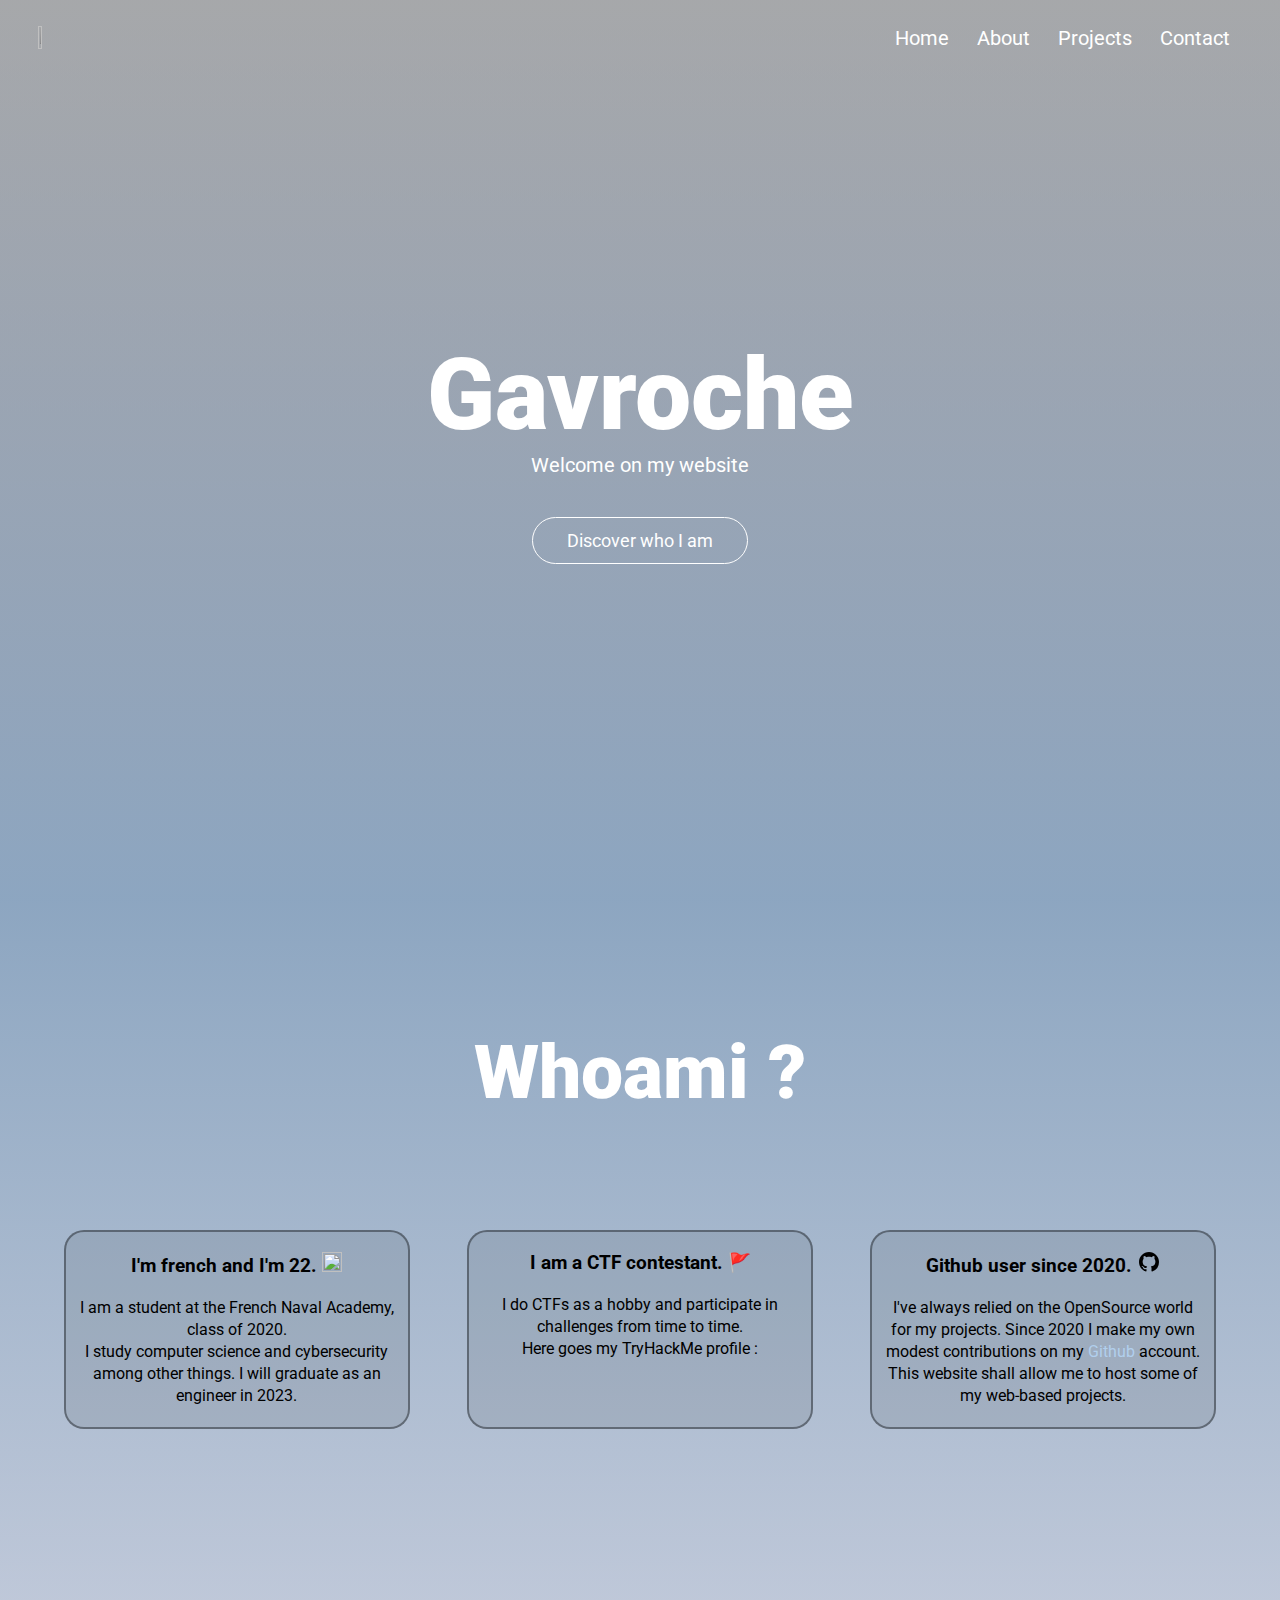
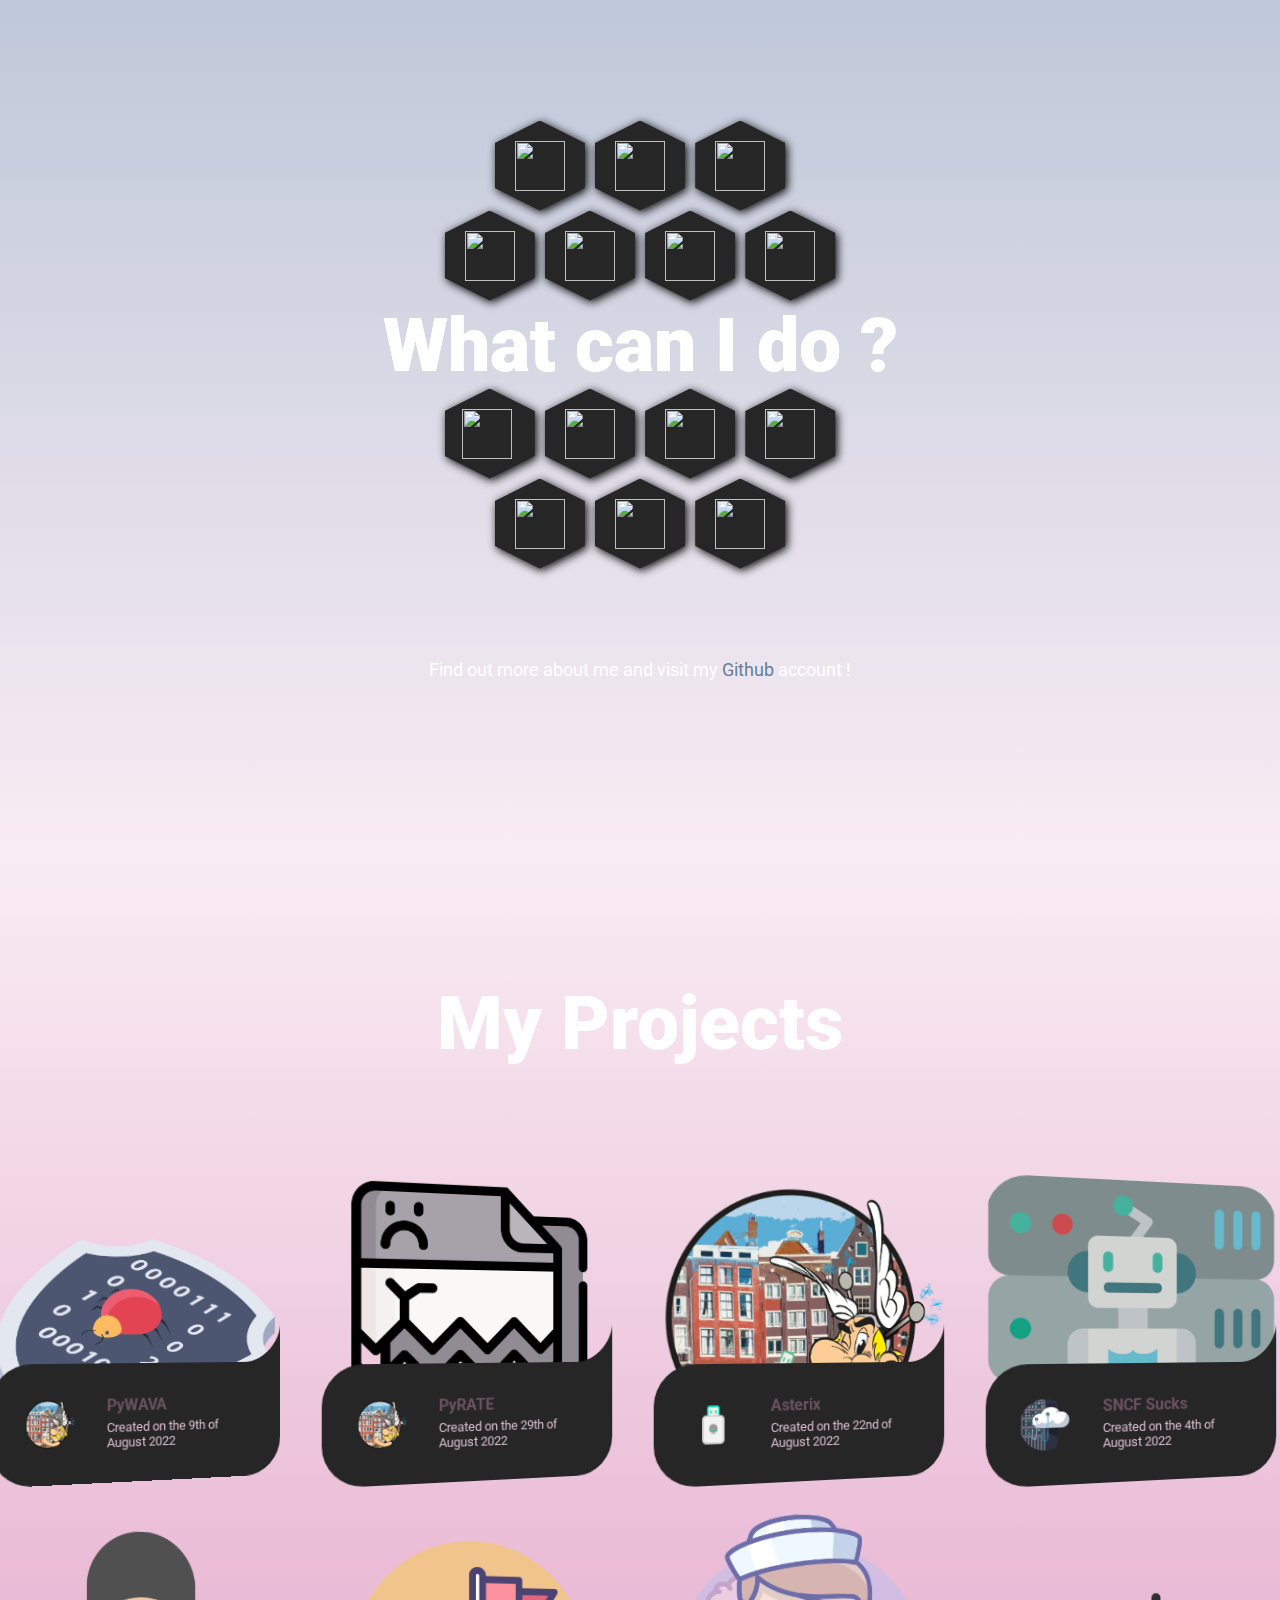
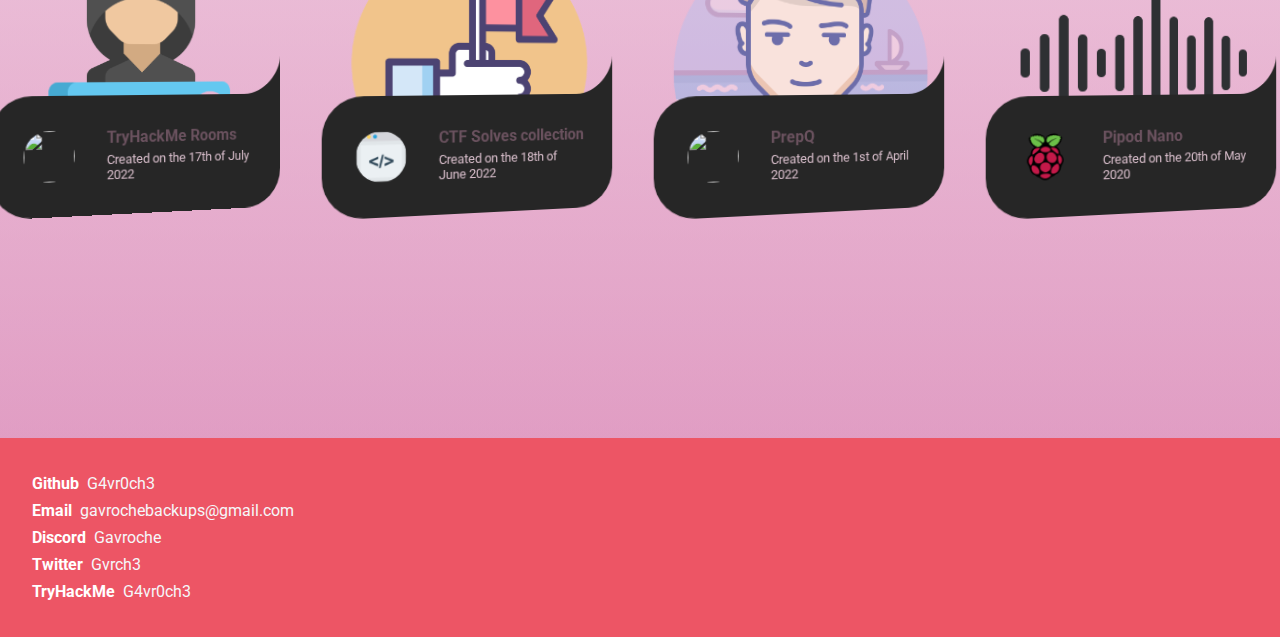
==== commit bb86f93e: "Asterix" ====
--- a/index.html
+++ b/index.html
@@ -1,7 +1,8 @@
 <html lang="en">
    <head>
       <title>Gavroche</title>
-      <meta name="viewport" content="with=device-width, initial-scale=1.0"
+      <meta name="viewport" content="with=device-width, initial-scale=1.0">
+      <link rel="icon" href="images/icon.png">
       <meta charSet="utf-8"/>
       <link rel="stylesheet" href="styles/style.css" />
       <link rel="preconnect" href="https://fonts.googleapis.com">
@@ -10,12 +11,10 @@
       <link href='https://unpkg.com/boxicons@2.1.2/css/boxicons.min.css' rel='stylesheet'>
    </head>
    <body>
-
       <!-- Back to top button -->
       <button type="button" class="btn btn-danger btn-floating btn-lg" id="btn-back-to-top">
-        <p>Back to top</p>
+         <p>Back to top</p>
       </button>
-
       <section class="welcome">
          <nav>
             <a href="index.html"><img src="images/gavroche.png" alt="Gavroche"/></a>
@@ -129,7 +128,7 @@
                         <svg class="card__arc" xmlns="http://www.w3.org/2000/svg">
                            <path />
                         </svg>
-                        <img class="card__thumb" src="images/virus.png" alt="" />
+                        <img class="card__thumb" src="images/asterix.png" alt="" />
                         <div class="card__header-text">
                            <h3 class="card__title">PyWAVA</h3>
                            <span class="card__status">Created on the 9th of August 2022</span>
@@ -147,7 +146,7 @@
                         <svg class="card__arc" xmlns="http://www.w3.org/2000/svg">
                            <path />
                         </svg>
-                        <img class="card__thumb" src="images/extract.png" alt="" />
+                        <img class="card__thumb" src="images/asterix.png" alt="" />
                         <div class="card__header-text">
                            <h3 class="card__title">PyRATE</h3>
                            <span class="card__status">Created on the 29th of August 2022</span>
@@ -158,8 +157,8 @@
                </a>
             </li>
             <li>
-               <a href="https://github.com/G4vr0ch3/USB-Malware-Cleaner-Kiosk" class="card">
-                  <img src="images/malware.png" class="card__image" alt="" />
+               <a href="https://github.com/G4vr0ch3/Asterix" class="card">
+                  <img src="images/asterix.png" class="card__image" alt="" />
                   <div class="card__overlay">
                      <div class="card__header">
                         <svg class="card__arc" xmlns="http://www.w3.org/2000/svg">
@@ -167,7 +166,7 @@
                         </svg>
                         <img class="card__thumb" src="images/usb.png" alt="" />
                         <div class="card__header-text">
-                           <h3 class="card__title">IMOTEP</h3>
+                           <h3 class="card__title">Asterix</h3>
                            <span class="card__status">Created on the 22nd of August 2022</span>
                         </div>
                      </div>
@@ -268,135 +267,135 @@
          </ul>
          <div class="footer">
             <div class="bubbles">
-             <div class="bubble" style="--size:5.422841470686981rem; --distance:8.739469639523398rem; --position:9.364113403137381%; --time:2.7022494895993585s; --delay:-2.4873057072349503s;"></div>
-             <div class="bubble" style="--size:5.247605637383052rem; --distance:7.373797249667361rem; --position:72.72392502616363%; --time:2.617903869692837s; --delay:-3.74665263705476s;"></div>
-             <div class="bubble" style="--size:2.7557767049567055rem; --distance:9.71459913713252rem; --position:1.760140704301259%; --time:3.439281070816862s; --delay:-3.73190365189865s;"></div>
-             <div class="bubble" style="--size:5.09406978555739rem; --distance:9.761218032086607rem; --position:79.4319277203093%; --time:2.21104364078079s; --delay:-2.4326703325993124s;"></div>
-             <div class="bubble" style="--size:4.978990828189824rem; --distance:8.081708455432992rem; --position:5.923660399282241%; --time:2.481552513277694s; --delay:-3.2584759051467582s;"></div>
-             <div class="bubble" style="--size:4.468894486695212rem; --distance:9.873261349192012rem; --position:27.2871857811991%; --time:2.41322720808743s; --delay:-3.8794001483499816s;"></div>
-             <div class="bubble" style="--size:4.73404856502233rem; --distance:7.223412066980158rem; --position:20.431038660993817%; --time:3.0269634631132583s; --delay:-2.703279229206623s;"></div>
-             <div class="bubble" style="--size:3.0309832553414733rem; --distance:9.124091081435683rem; --position:88.0622161217017%; --time:3.693304009604575s; --delay:-2.604306531557136s;"></div>
-             <div class="bubble" style="--size:2.938564617121262rem; --distance:6.126352536248634rem; --position:97.54694985650137%; --time:2.216740843897836s; --delay:-2.556039499313636s;"></div>
-             <div class="bubble" style="--size:2.078529047931296rem; --distance:7.213806181258032rem; --position:6.5697151839429395%; --time:3.8855350223428577s; --delay:-2.788461974520738s;"></div>
-             <div class="bubble" style="--size:2.916535226844128rem; --distance:8.675153235797891rem; --position:94.15287510004788%; --time:2.677451159115008s; --delay:-2.283039707971509s;"></div>
-             <div class="bubble" style="--size:2.9864069478166693rem; --distance:6.486379154457274rem; --position:101.1956086688924%; --time:2.2342550661191245s; --delay:-2.1210856192291043s;"></div>
-             <div class="bubble" style="--size:2.039604216895988rem; --distance:7.48258606174152rem; --position:95.29961201964423%; --time:2.6097910343811144s; --delay:-2.810747564449439s;"></div>
-             <div class="bubble" style="--size:2.734648717213375rem; --distance:8.655725898611369rem; --position:51.49994640211703%; --time:3.98028846824603s; --delay:-3.1118419024545783s;"></div>
-             <div class="bubble" style="--size:5.388231597740362rem; --distance:7.6075106568842905rem; --position:13.48401834092002%; --time:3.06085414642874s; --delay:-2.618504974893273s;"></div>
-             <div class="bubble" style="--size:5.969015223709174rem; --distance:7.085173585192504rem; --position:75.70579770517553%; --time:3.9304101557632762s; --delay:-2.8317249181616546s;"></div>
-             <div class="bubble" style="--size:3.7867741272245654rem; --distance:7.4270573919317rem; --position:44.41337221951686%; --time:2.1032598359632386s; --delay:-3.513789830772714s;"></div>
-             <div class="bubble" style="--size:2.613517723453545rem; --distance:9.474999056940407rem; --position:74.57760900722153%; --time:2.277031246694491s; --delay:-2.9758541348260636s;"></div>
-             <div class="bubble" style="--size:4.349521059103864rem; --distance:7.4681175784467735rem; --position:21.34193612193094%; --time:3.520721348109526s; --delay:-3.479023995547833s;"></div>
-             <div class="bubble" style="--size:3.6037283415577157rem; --distance:8.519238700686788rem; --position:73.9065919189924%; --time:3.638852066701545s; --delay:-3.106860857265328s;"></div>
-             <div class="bubble" style="--size:5.1542141841996845rem; --distance:9.512792417099654rem; --position:97.69593895722596%; --time:3.5335223186838576s; --delay:-3.4481679369625717s;"></div>
-             <div class="bubble" style="--size:4.584761069122681rem; --distance:9.76793428711936rem; --position:6.565794204572908%; --time:3.3949864741952362s; --delay:-2.5800118170222666s;"></div>
-             <div class="bubble" style="--size:2.1447810865307373rem; --distance:7.436679408968634rem; --position:56.35813269222001%; --time:2.8685076896141632s; --delay:-2.3311678874471315s;"></div>
-             <div class="bubble" style="--size:4.30465308989898rem; --distance:7.629165085678187rem; --position:34.113805157109354%; --time:2.807313520539139s; --delay:-3.292508267920097s;"></div>
-             <div class="bubble" style="--size:4.074120176205899rem; --distance:9.821525494315347rem; --position:104.30196179698432%; --time:2.8267103164776186s; --delay:-2.617034160805043s;"></div>
-             <div class="bubble" style="--size:5.287614325549245rem; --distance:6.873516402129196rem; --position:17.6268184030512%; --time:2.792052125728838s; --delay:-3.32085823346498s;"></div>
-             <div class="bubble" style="--size:3.2294766956460466rem; --distance:8.905456718618936rem; --position:2.0504640752796854%; --time:3.3868563399860183s; --delay:-3.355638515589067s;"></div>
-             <div class="bubble" style="--size:2.6208788077157816rem; --distance:7.599675141920574rem; --position:66.2918791844095%; --time:3.731901673737891s; --delay:-2.5022056624763076s;"></div>
-             <div class="bubble" style="--size:3.531301498225142rem; --distance:6.101239271827267rem; --position:30.865861610993946%; --time:2.6932392248371095s; --delay:-2.5330069810069786s;"></div>
-             <div class="bubble" style="--size:3.6881873320002736rem; --distance:6.950546303582209rem; --position:9.556417305489838%; --time:2.3977880923740145s; --delay:-3.327088053180976s;"></div>
-             <div class="bubble" style="--size:5.529668083086233rem; --distance:7.245238318179237rem; --position:21.31225625814747%; --time:2.4978676561430713s; --delay:-2.8838232640678436s;"></div>
-             <div class="bubble" style="--size:5.448649201874617rem; --distance:7.8559822353966675rem; --position:68.17033411174823%; --time:3.7398486157865967s; --delay:-2.983912953212728s;"></div>
-             <div class="bubble" style="--size:3.6351627333010645rem; --distance:6.940349179268917rem; --position:7.233679454490558%; --time:2.2630283851060384s; --delay:-2.4174954971606493s;"></div>
-             <div class="bubble" style="--size:5.472218414552511rem; --distance:9.863333277462576rem; --position:47.300203409610816%; --time:2.047334321745707s; --delay:-3.2413339329531206s;"></div>
-             <div class="bubble" style="--size:2.7382973277346396rem; --distance:6.435820419809918rem; --position:18.6136413806496%; --time:3.2358493089003373s; --delay:-2.5339984713300647s;"></div>
-             <div class="bubble" style="--size:4.5483696338656445rem; --distance:7.025408857521112rem; --position:83.39069605952245%; --time:2.307526271123134s; --delay:-2.678679403114394s;"></div>
-             <div class="bubble" style="--size:2.189446206409457rem; --distance:7.46077014456736rem; --position:38.32315839191298%; --time:2.2749216804472012s; --delay:-2.09551031501191s;"></div>
-             <div class="bubble" style="--size:2.536221529069258rem; --distance:8.224008858661504rem; --position:19.846102521695702%; --time:2.9412288218682963s; --delay:-2.93542008667663s;"></div>
-             <div class="bubble" style="--size:3.044815683968027rem; --distance:9.880043888865764rem; --position:2.3725037280640553%; --time:2.6252395450043338s; --delay:-2.7365873152443867s;"></div>
-             <div class="bubble" style="--size:4.285169892126568rem; --distance:9.636785098884257rem; --position:40.04435871576985%; --time:2.7629470543396013s; --delay:-3.250558295690724s;"></div>
-             <div class="bubble" style="--size:2.0782998888228663rem; --distance:9.912898718351553rem; --position:0.9486823428141218%; --time:3.8120212706447862s; --delay:-2.7517014836193137s;"></div>
-             <div class="bubble" style="--size:4.82014284232658rem; --distance:6.596189950457602rem; --position:67.19315470131242%; --time:2.190181395458204s; --delay:-3.9270122712352697s;"></div>
-             <div class="bubble" style="--size:4.5068966421459455rem; --distance:7.027680916922846rem; --position:-1.5647960954758444%; --time:3.1906895323901274s; --delay:-3.3973679964350616s;"></div>
-             <div class="bubble" style="--size:3.799867319913691rem; --distance:6.661899528823534rem; --position:73.21946297447155%; --time:2.22901308631559s; --delay:-3.3523137627680266s;"></div>
-             <div class="bubble" style="--size:5.415913304014618rem; --distance:6.080891345945184rem; --position:0.12815967183817278%; --time:2.28276781267656s; --delay:-3.2372321351557427s;"></div>
-             <div class="bubble" style="--size:2.8621580847677484rem; --distance:9.765259432681447rem; --position:74.13394629903433%; --time:2.835101874734964s; --delay:-2.8842779733181843s;"></div>
-             <div class="bubble" style="--size:5.508232584823162rem; --distance:6.55210528315448rem; --position:16.953833515026858%; --time:3.4485561038900694s; --delay:-2.1363026155736486s;"></div>
-             <div class="bubble" style="--size:3.9425167223267223rem; --distance:9.528688693348698rem; --position:12.672625496558993%; --time:3.005856581296066s; --delay:-3.30599023280972s;"></div>
-             <div class="bubble" style="--size:3.3672646224300253rem; --distance:7.017703800176304rem; --position:15.54973419677086%; --time:2.2211581345180913s; --delay:-2.076271588326977s;"></div>
-             <div class="bubble" style="--size:2.938918668038923rem; --distance:7.754513393371391rem; --position:34.348534372836795%; --time:2.786634042315878s; --delay:-3.636816723855686s;"></div>
-             <div class="bubble" style="--size:3.0618791408401194rem; --distance:6.974022232234752rem; --position:1.213296624866718%; --time:2.959530900182773s; --delay:-3.7995215830840023s;"></div>
-             <div class="bubble" style="--size:4.8915558560429275rem; --distance:9.677869178790488rem; --position:99.76054304285067%; --time:3.291545329604776s; --delay:-3.327198028093372s;"></div>
-             <div class="bubble" style="--size:4.598877271439154rem; --distance:6.911883931445777rem; --position:19.900587954552204%; --time:3.932039012092262s; --delay:-2.6908008072717124s;"></div>
-             <div class="bubble" style="--size:2.912729064550729rem; --distance:8.023605293627064rem; --position:74.94962225514097%; --time:2.4757611821099226s; --delay:-2.5169913217894324s;"></div>
-             <div class="bubble" style="--size:3.486115518649987rem; --distance:7.56265233679874rem; --position:17.280493231735296%; --time:3.9119807811359273s; --delay:-3.6570909204691158s;"></div>
-             <div class="bubble" style="--size:4.989845097019731rem; --distance:7.132083481571806rem; --position:73.48294713063248%; --time:2.435936876681809s; --delay:-2.269168767256572s;"></div>
-             <div class="bubble" style="--size:4.016769209254027rem; --distance:9.100454995489917rem; --position:49.05313792527771%; --time:3.9183362258279133s; --delay:-2.6310836900992065s;"></div>
-             <div class="bubble" style="--size:2.8807275837086372rem; --distance:8.060658416677402rem; --position:57.747962226836606%; --time:3.362487494524404s; --delay:-3.7838201152400828s;"></div>
-             <div class="bubble" style="--size:3.0400772255475195rem; --distance:6.243509131144592rem; --position:72.58677330539243%; --time:3.4827997747681962s; --delay:-3.9764945410476367s;"></div>
-             <div class="bubble" style="--size:3.2692613900440897rem; --distance:6.129410575247801rem; --position:2.8494587325550746%; --time:2.1711983828755983s; --delay:-2.8099301755666715s;"></div>
-             <div class="bubble" style="--size:3.6098099151060916rem; --distance:9.454005654221167rem; --position:6.0765517217010245%; --time:2.788264423772089s; --delay:-3.0133120878664768s;"></div>
-             <div class="bubble" style="--size:2.3133174899899496rem; --distance:6.653118484578344rem; --position:56.32919277199338%; --time:3.9724264992921006s; --delay:-3.858533530637909s;"></div>
-             <div class="bubble" style="--size:4.376066464096891rem; --distance:7.183755036847587rem; --position:10.506803567847822%; --time:2.109219165689363s; --delay:-3.4827865549874693s;"></div>
-             <div class="bubble" style="--size:2.853283656160693rem; --distance:6.064328937401643rem; --position:54.83184335391893%; --time:2.9782485832264203s; --delay:-2.745244422395769s;"></div>
-             <div class="bubble" style="--size:2.819382231942871rem; --distance:8.836100516072953rem; --position:27.369006523740957%; --time:2.8984838853049877s; --delay:-2.8169215477742866s;"></div>
-             <div class="bubble" style="--size:2.921037259301902rem; --distance:7.363554010451191rem; --position:61.878089396302684%; --time:3.360491844607984s; --delay:-2.1254825941866433s;"></div>
-             <div class="bubble" style="--size:5.63826720220303rem; --distance:9.542301227134047rem; --position:97.82061916157828%; --time:3.6510207342619836s; --delay:-3.4115260920479975s;"></div>
-             <div class="bubble" style="--size:4.5163949857590335rem; --distance:8.860620801716241rem; --position:74.53287305791247%; --time:3.827927567027771s; --delay:-2.1249392918528027s;"></div>
-             <div class="bubble" style="--size:4.059444140250682rem; --distance:8.89006338412145rem; --position:0.7015184662081815%; --time:2.632481073289129s; --delay:-3.4116256022896994s;"></div>
-             <div class="bubble" style="--size:4.111063188632125rem; --distance:9.707073626888057rem; --position:17.579736799321278%; --time:2.1096188647633234s; --delay:-2.0058553760924003s;"></div>
-             <div class="bubble" style="--size:3.502922264100685rem; --distance:6.092754076232273rem; --position:3.6517678422413766%; --time:2.4764435712174384s; --delay:-3.200314925508646s;"></div>
-             <div class="bubble" style="--size:3.908320366392446rem; --distance:7.830013555681949rem; --position:65.6148771823934%; --time:3.3546553814551037s; --delay:-3.4003338162308467s;"></div>
-             <div class="bubble" style="--size:5.911204762832121rem; --distance:8.87746712803533rem; --position:14.50963827918163%; --time:3.007447739813212s; --delay:-3.650983213215296s;"></div>
-             <div class="bubble" style="--size:5.89413150142526rem; --distance:7.792036698859819rem; --position:61.16451953957544%; --time:3.34871721608756s; --delay:-3.5327006077568006s;"></div>
-             <div class="bubble" style="--size:3.5254936389158313rem; --distance:9.615615492514419rem; --position:13.798233811621557%; --time:2.5486253601289754s; --delay:-2.4110349054463165s;"></div>
-             <div class="bubble" style="--size:5.574885171716341rem; --distance:9.107526344654605rem; --position:90.14735218106425%; --time:3.407055064645952s; --delay:-3.915132191346274s;"></div>
-             <div class="bubble" style="--size:2.0902325007996945rem; --distance:6.240712641760132rem; --position:78.39935377163987%; --time:3.438888659110973s; --delay:-3.1393112949394832s;"></div>
-             <div class="bubble" style="--size:4.437178943334246rem; --distance:9.282850668215877rem; --position:58.76712860930867%; --time:3.2774703260273106s; --delay:-2.39923143850117s;"></div>
-             <div class="bubble" style="--size:4.297442442905933rem; --distance:6.26085981845214rem; --position:69.8770487018123%; --time:2.794256414613782s; --delay:-2.5912269356391135s;"></div>
-             <div class="bubble" style="--size:3.246670428299904rem; --distance:8.838796469928312rem; --position:98.15540963346459%; --time:3.7036894854921436s; --delay:-2.925199356325189s;"></div>
-             <div class="bubble" style="--size:2.954238208803716rem; --distance:9.415869507730719rem; --position:36.63025834457263%; --time:2.5333001597187907s; --delay:-3.590538724527383s;"></div>
-             <div class="bubble" style="--size:4.598806458579692rem; --distance:9.838936136024428rem; --position:3.9451957455758713%; --time:2.152523743824857s; --delay:-3.98055815215925s;"></div>
-             <div class="bubble" style="--size:5.491201015950801rem; --distance:9.357324101404153rem; --position:12.067518208154084%; --time:3.8420856247537247s; --delay:-3.906394534239213s;"></div>
-             <div class="bubble" style="--size:3.205975210086513rem; --distance:7.047962177978594rem; --position:26.517820439375225%; --time:3.7934124318671474s; --delay:-2.7745067625816175s;"></div>
-             <div class="bubble" style="--size:5.350155980829858rem; --distance:7.82731950604222rem; --position:89.79425122167056%; --time:3.2520849780793726s; --delay:-3.98427188502779s;"></div>
-             <div class="bubble" style="--size:2.3434878741634115rem; --distance:8.204839894746538rem; --position:28.72659828807641%; --time:2.563700805674924s; --delay:-3.9297373158453066s;"></div>
-             <div class="bubble" style="--size:4.0481029678101415rem; --distance:9.798940910407417rem; --position:52.58997217641224%; --time:2.3687112527617726s; --delay:-3.636393182226593s;"></div>
-             <div class="bubble" style="--size:2.2463016240481624rem; --distance:8.662056187003959rem; --position:85.5450285905507%; --time:3.5082711520701535s; --delay:-3.2249041940074705s;"></div>
-             <div class="bubble" style="--size:4.4772118391420905rem; --distance:6.483713203503715rem; --position:43.92363474726495%; --time:2.993708863967334s; --delay:-3.536363313256959s;"></div>
-             <div class="bubble" style="--size:2.7920525244478354rem; --distance:9.638648090480949rem; --position:17.967037289489813%; --time:2.0701615413114576s; --delay:-2.6886666768059295s;"></div>
-             <div class="bubble" style="--size:2.6801931771140035rem; --distance:9.03017124952818rem; --position:0.9657942628370204%; --time:2.6504861408006315s; --delay:-2.597463863759736s;"></div>
-             <div class="bubble" style="--size:5.378106964813784rem; --distance:7.772088477642525rem; --position:56.51427585123712%; --time:2.188650822635186s; --delay:-2.451466484713128s;"></div>
-             <div class="bubble" style="--size:3.1994845516189994rem; --distance:9.62351206488052rem; --position:80.18926346300132%; --time:2.156700899517083s; --delay:-3.718268880375568s;"></div>
-             <div class="bubble" style="--size:4.484172018260809rem; --distance:9.45492343617494rem; --position:70.64885196883414%; --time:2.0900007249667953s; --delay:-3.387391576649875s;"></div>
-             <div class="bubble" style="--size:2.990973244417061rem; --distance:8.148385538759339rem; --position:26.137775100331023%; --time:2.1114775680942297s; --delay:-2.425310239439676s;"></div>
-             <div class="bubble" style="--size:2.092335816216208rem; --distance:7.361993977237648rem; --position:74.20213947182764%; --time:3.28041775209232s; --delay:-2.0915315300254718s;"></div>
-             <div class="bubble" style="--size:2.122707693909029rem; --distance:6.43325714737345rem; --position:92.3523985796912%; --time:3.5543137191308602s; --delay:-2.9001618245223875s;"></div>
-             <div class="bubble" style="--size:4.839191914523558rem; --distance:6.898985384070563rem; --position:9.209961225548366%; --time:3.1843692204114116s; --delay:-3.161786826554211s;"></div>
-             <div class="bubble" style="--size:5.858356933599424rem; --distance:9.919344232508806rem; --position:76.48516611032815%; --time:2.5969445808928784s; --delay:-3.1069670882814004s;"></div>
-             <div class="bubble" style="--size:2.5426616135746904rem; --distance:6.696582126023016rem; --position:81.07767323743349%; --time:2.9073327937086257s; --delay:-2.8469018489991185s;"></div>
-             <div class="bubble" style="--size:3.2786294400075393rem; --distance:9.384343574139058rem; --position:2.2982699916734823%; --time:3.870524681202461s; --delay:-3.783620145043226s;"></div>
-             <div class="bubble" style="--size:3.0655862373707032rem; --distance:9.83174864438627rem; --position:-0.8242929718496121%; --time:3.635142845802701s; --delay:-3.7097175141242555s;"></div>
-             <div class="bubble" style="--size:4.002669594715448rem; --distance:6.380624895331459rem; --position:-4.408896472170019%; --time:2.3925948548003855s; --delay:-2.9405861601903553s;"></div>
-             <div class="bubble" style="--size:4.879517529971342rem; --distance:6.0625928718274835rem; --position:74.3981280272053%; --time:3.9324198473464853s; --delay:-2.7983007819307377s;"></div>
-             <div class="bubble" style="--size:5.37742294616177rem; --distance:9.613339590444447rem; --position:16.56959721203496%; --time:2.8869163142085386s; --delay:-2.5186474340428697s;"></div>
-             <div class="bubble" style="--size:2.6862993688063908rem; --distance:8.200025031826021rem; --position:14.990376131994111%; --time:3.7097560098110733s; --delay:-3.9881091212393174s;"></div>
-             <div class="bubble" style="--size:4.918849286488117rem; --distance:8.257349887487889rem; --position:56.31475454279232%; --time:2.879169566800378s; --delay:-3.8632829345111572s;"></div>
-             <div class="bubble" style="--size:2.9771588454106137rem; --distance:7.169297029936398rem; --position:1.8679908673085706%; --time:2.9036810905886514s; --delay:-2.201572512848065s;"></div>
-             <div class="bubble" style="--size:3.5645885733319895rem; --distance:6.7602573880515315rem; --position:67.53196578033744%; --time:2.2612933452163024s; --delay:-2.805426343021388s;"></div>
-             <div class="bubble" style="--size:3.6784087065686277rem; --distance:8.846734393881741rem; --position:-4.711725072367536%; --time:3.431051732709271s; --delay:-3.5859488216485524s;"></div>
-             <div class="bubble" style="--size:4.79053202030466rem; --distance:9.675329958328195rem; --position:38.46734953073449%; --time:3.408550316797832s; --delay:-3.2614544481814454s;"></div>
-             <div class="bubble" style="--size:2.3396291742119537rem; --distance:6.541675370897782rem; --position:57.77154575578781%; --time:2.6039586048071026s; --delay:-3.4699448081662436s;"></div>
-             <div class="bubble" style="--size:4.034505599035595rem; --distance:8.411476391649291rem; --position:21.461699761235206%; --time:3.7750547574411573s; --delay:-2.7655856007450383s;"></div>
-             <div class="bubble" style="--size:4.513036314628061rem; --distance:8.141437188067728rem; --position:41.24167185730929%; --time:2.795351154516031s; --delay:-2.9859517667220863s;"></div>
-             <div class="bubble" style="--size:3.47629226282983rem; --distance:7.049829191472287rem; --position:6.057962433666425%; --time:2.772669844717512s; --delay:-2.011177892056384s;"></div>
-             <div class="bubble" style="--size:5.391603340574198rem; --distance:9.703057863755358rem; --position:35.95532964070976%; --time:3.8396185271788252s; --delay:-2.6609019941565113s;"></div>
-             <div class="bubble" style="--size:4.461657588220158rem; --distance:7.299334813342571rem; --position:85.72791131564631%; --time:2.2799967861243498s; --delay:-2.4406594714059024s;"></div>
-             <div class="bubble" style="--size:4.363122725015333rem; --distance:6.137116267551058rem; --position:41.49043497471262%; --time:2.523882903137043s; --delay:-2.019849819796384s;"></div>
-             <div class="bubble" style="--size:4.393807814812515rem; --distance:6.71790633778589rem; --position:50.4836241197854%; --time:2.4660886744771116s; --delay:-3.264153982772658s;"></div>
-             <div class="bubble" style="--size:2.0251982733285327rem; --distance:6.84876994417192rem; --position:52.591443823835974%; --time:3.419877534655886s; --delay:-3.779796079183615s;"></div>
-             <div class="bubble" style="--size:4.324644928157998rem; --distance:7.89398195991531rem; --position:103.17538971138251%; --time:2.190409565959161s; --delay:-2.8236481053264377s;"></div>
-             <div class="bubble" style="--size:3.202460880909622rem; --distance:8.920713244855236rem; --position:49.639752977979285%; --time:3.1698206220513105s; --delay:-2.592515857199197s;"></div>
-             <div class="bubble" style="--size:2.424644837666599rem; --distance:6.211067850649784rem; --position:20.360993101916478%; --time:3.0697495326536854s; --delay:-2.693900565827578s;"></div>
-             <div class="bubble" style="--size:4.255087495657907rem; --distance:6.0743006696271395rem; --position:-1.1421540729909574%; --time:2.495854187069552s; --delay:-2.6673434701872383s;"></div>
-             <div class="bubble" style="--size:2.6148544797494857rem; --distance:9.775821930884725rem; --position:83.55644711257384%; --time:2.9671366852289554s; --delay:-2.8075360510761107s;"></div>
-             <div class="bubble" style="--size:2.5811907164288055rem; --distance:6.708708970255885rem; --position:22.757399241983382%; --time:2.4323497662159643s; --delay:-3.794318812325868s;"></div>
-             <div class="bubble" style="--size:4.94803401519306rem; --distance:6.227058096851407rem; --position:36.10007787405919%; --time:2.5020854635324357s; --delay:-3.635483934272962s;"></div>
-             <div class="bubble" style="--size:5.565404633496709rem; --distance:9.365858022255969rem; --position:87.73048975484342%; --time:3.7753224108340597s; --delay:-3.398685105126436s;"></div>
-           </div>
+               <div class="bubble" style="--size:5.422841470686981rem; --distance:8.739469639523398rem; --position:9.364113403137381%; --time:2.7022494895993585s; --delay:-2.4873057072349503s;"></div>
+               <div class="bubble" style="--size:5.247605637383052rem; --distance:7.373797249667361rem; --position:72.72392502616363%; --time:2.617903869692837s; --delay:-3.74665263705476s;"></div>
+               <div class="bubble" style="--size:2.7557767049567055rem; --distance:9.71459913713252rem; --position:1.760140704301259%; --time:3.439281070816862s; --delay:-3.73190365189865s;"></div>
+               <div class="bubble" style="--size:5.09406978555739rem; --distance:9.761218032086607rem; --position:79.4319277203093%; --time:2.21104364078079s; --delay:-2.4326703325993124s;"></div>
+               <div class="bubble" style="--size:4.978990828189824rem; --distance:8.081708455432992rem; --position:5.923660399282241%; --time:2.481552513277694s; --delay:-3.2584759051467582s;"></div>
+               <div class="bubble" style="--size:4.468894486695212rem; --distance:9.873261349192012rem; --position:27.2871857811991%; --time:2.41322720808743s; --delay:-3.8794001483499816s;"></div>
+               <div class="bubble" style="--size:4.73404856502233rem; --distance:7.223412066980158rem; --position:20.431038660993817%; --time:3.0269634631132583s; --delay:-2.703279229206623s;"></div>
+               <div class="bubble" style="--size:3.0309832553414733rem; --distance:9.124091081435683rem; --position:88.0622161217017%; --time:3.693304009604575s; --delay:-2.604306531557136s;"></div>
+               <div class="bubble" style="--size:2.938564617121262rem; --distance:6.126352536248634rem; --position:97.54694985650137%; --time:2.216740843897836s; --delay:-2.556039499313636s;"></div>
+               <div class="bubble" style="--size:2.078529047931296rem; --distance:7.213806181258032rem; --position:6.5697151839429395%; --time:3.8855350223428577s; --delay:-2.788461974520738s;"></div>
+               <div class="bubble" style="--size:2.916535226844128rem; --distance:8.675153235797891rem; --position:94.15287510004788%; --time:2.677451159115008s; --delay:-2.283039707971509s;"></div>
+               <div class="bubble" style="--size:2.9864069478166693rem; --distance:6.486379154457274rem; --position:101.1956086688924%; --time:2.2342550661191245s; --delay:-2.1210856192291043s;"></div>
+               <div class="bubble" style="--size:2.039604216895988rem; --distance:7.48258606174152rem; --position:95.29961201964423%; --time:2.6097910343811144s; --delay:-2.810747564449439s;"></div>
+               <div class="bubble" style="--size:2.734648717213375rem; --distance:8.655725898611369rem; --position:51.49994640211703%; --time:3.98028846824603s; --delay:-3.1118419024545783s;"></div>
+               <div class="bubble" style="--size:5.388231597740362rem; --distance:7.6075106568842905rem; --position:13.48401834092002%; --time:3.06085414642874s; --delay:-2.618504974893273s;"></div>
+               <div class="bubble" style="--size:5.969015223709174rem; --distance:7.085173585192504rem; --position:75.70579770517553%; --time:3.9304101557632762s; --delay:-2.8317249181616546s;"></div>
+               <div class="bubble" style="--size:3.7867741272245654rem; --distance:7.4270573919317rem; --position:44.41337221951686%; --time:2.1032598359632386s; --delay:-3.513789830772714s;"></div>
+               <div class="bubble" style="--size:2.613517723453545rem; --distance:9.474999056940407rem; --position:74.57760900722153%; --time:2.277031246694491s; --delay:-2.9758541348260636s;"></div>
+               <div class="bubble" style="--size:4.349521059103864rem; --distance:7.4681175784467735rem; --position:21.34193612193094%; --time:3.520721348109526s; --delay:-3.479023995547833s;"></div>
+               <div class="bubble" style="--size:3.6037283415577157rem; --distance:8.519238700686788rem; --position:73.9065919189924%; --time:3.638852066701545s; --delay:-3.106860857265328s;"></div>
+               <div class="bubble" style="--size:5.1542141841996845rem; --distance:9.512792417099654rem; --position:97.69593895722596%; --time:3.5335223186838576s; --delay:-3.4481679369625717s;"></div>
+               <div class="bubble" style="--size:4.584761069122681rem; --distance:9.76793428711936rem; --position:6.565794204572908%; --time:3.3949864741952362s; --delay:-2.5800118170222666s;"></div>
+               <div class="bubble" style="--size:2.1447810865307373rem; --distance:7.436679408968634rem; --position:56.35813269222001%; --time:2.8685076896141632s; --delay:-2.3311678874471315s;"></div>
+               <div class="bubble" style="--size:4.30465308989898rem; --distance:7.629165085678187rem; --position:34.113805157109354%; --time:2.807313520539139s; --delay:-3.292508267920097s;"></div>
+               <div class="bubble" style="--size:4.074120176205899rem; --distance:9.821525494315347rem; --position:104.30196179698432%; --time:2.8267103164776186s; --delay:-2.617034160805043s;"></div>
+               <div class="bubble" style="--size:5.287614325549245rem; --distance:6.873516402129196rem; --position:17.6268184030512%; --time:2.792052125728838s; --delay:-3.32085823346498s;"></div>
+               <div class="bubble" style="--size:3.2294766956460466rem; --distance:8.905456718618936rem; --position:2.0504640752796854%; --time:3.3868563399860183s; --delay:-3.355638515589067s;"></div>
+               <div class="bubble" style="--size:2.6208788077157816rem; --distance:7.599675141920574rem; --position:66.2918791844095%; --time:3.731901673737891s; --delay:-2.5022056624763076s;"></div>
+               <div class="bubble" style="--size:3.531301498225142rem; --distance:6.101239271827267rem; --position:30.865861610993946%; --time:2.6932392248371095s; --delay:-2.5330069810069786s;"></div>
+               <div class="bubble" style="--size:3.6881873320002736rem; --distance:6.950546303582209rem; --position:9.556417305489838%; --time:2.3977880923740145s; --delay:-3.327088053180976s;"></div>
+               <div class="bubble" style="--size:5.529668083086233rem; --distance:7.245238318179237rem; --position:21.31225625814747%; --time:2.4978676561430713s; --delay:-2.8838232640678436s;"></div>
+               <div class="bubble" style="--size:5.448649201874617rem; --distance:7.8559822353966675rem; --position:68.17033411174823%; --time:3.7398486157865967s; --delay:-2.983912953212728s;"></div>
+               <div class="bubble" style="--size:3.6351627333010645rem; --distance:6.940349179268917rem; --position:7.233679454490558%; --time:2.2630283851060384s; --delay:-2.4174954971606493s;"></div>
+               <div class="bubble" style="--size:5.472218414552511rem; --distance:9.863333277462576rem; --position:47.300203409610816%; --time:2.047334321745707s; --delay:-3.2413339329531206s;"></div>
+               <div class="bubble" style="--size:2.7382973277346396rem; --distance:6.435820419809918rem; --position:18.6136413806496%; --time:3.2358493089003373s; --delay:-2.5339984713300647s;"></div>
+               <div class="bubble" style="--size:4.5483696338656445rem; --distance:7.025408857521112rem; --position:83.39069605952245%; --time:2.307526271123134s; --delay:-2.678679403114394s;"></div>
+               <div class="bubble" style="--size:2.189446206409457rem; --distance:7.46077014456736rem; --position:38.32315839191298%; --time:2.2749216804472012s; --delay:-2.09551031501191s;"></div>
+               <div class="bubble" style="--size:2.536221529069258rem; --distance:8.224008858661504rem; --position:19.846102521695702%; --time:2.9412288218682963s; --delay:-2.93542008667663s;"></div>
+               <div class="bubble" style="--size:3.044815683968027rem; --distance:9.880043888865764rem; --position:2.3725037280640553%; --time:2.6252395450043338s; --delay:-2.7365873152443867s;"></div>
+               <div class="bubble" style="--size:4.285169892126568rem; --distance:9.636785098884257rem; --position:40.04435871576985%; --time:2.7629470543396013s; --delay:-3.250558295690724s;"></div>
+               <div class="bubble" style="--size:2.0782998888228663rem; --distance:9.912898718351553rem; --position:0.9486823428141218%; --time:3.8120212706447862s; --delay:-2.7517014836193137s;"></div>
+               <div class="bubble" style="--size:4.82014284232658rem; --distance:6.596189950457602rem; --position:67.19315470131242%; --time:2.190181395458204s; --delay:-3.9270122712352697s;"></div>
+               <div class="bubble" style="--size:4.5068966421459455rem; --distance:7.027680916922846rem; --position:-1.5647960954758444%; --time:3.1906895323901274s; --delay:-3.3973679964350616s;"></div>
+               <div class="bubble" style="--size:3.799867319913691rem; --distance:6.661899528823534rem; --position:73.21946297447155%; --time:2.22901308631559s; --delay:-3.3523137627680266s;"></div>
+               <div class="bubble" style="--size:5.415913304014618rem; --distance:6.080891345945184rem; --position:0.12815967183817278%; --time:2.28276781267656s; --delay:-3.2372321351557427s;"></div>
+               <div class="bubble" style="--size:2.8621580847677484rem; --distance:9.765259432681447rem; --position:74.13394629903433%; --time:2.835101874734964s; --delay:-2.8842779733181843s;"></div>
+               <div class="bubble" style="--size:5.508232584823162rem; --distance:6.55210528315448rem; --position:16.953833515026858%; --time:3.4485561038900694s; --delay:-2.1363026155736486s;"></div>
+               <div class="bubble" style="--size:3.9425167223267223rem; --distance:9.528688693348698rem; --position:12.672625496558993%; --time:3.005856581296066s; --delay:-3.30599023280972s;"></div>
+               <div class="bubble" style="--size:3.3672646224300253rem; --distance:7.017703800176304rem; --position:15.54973419677086%; --time:2.2211581345180913s; --delay:-2.076271588326977s;"></div>
+               <div class="bubble" style="--size:2.938918668038923rem; --distance:7.754513393371391rem; --position:34.348534372836795%; --time:2.786634042315878s; --delay:-3.636816723855686s;"></div>
+               <div class="bubble" style="--size:3.0618791408401194rem; --distance:6.974022232234752rem; --position:1.213296624866718%; --time:2.959530900182773s; --delay:-3.7995215830840023s;"></div>
+               <div class="bubble" style="--size:4.8915558560429275rem; --distance:9.677869178790488rem; --position:99.76054304285067%; --time:3.291545329604776s; --delay:-3.327198028093372s;"></div>
+               <div class="bubble" style="--size:4.598877271439154rem; --distance:6.911883931445777rem; --position:19.900587954552204%; --time:3.932039012092262s; --delay:-2.6908008072717124s;"></div>
+               <div class="bubble" style="--size:2.912729064550729rem; --distance:8.023605293627064rem; --position:74.94962225514097%; --time:2.4757611821099226s; --delay:-2.5169913217894324s;"></div>
+               <div class="bubble" style="--size:3.486115518649987rem; --distance:7.56265233679874rem; --position:17.280493231735296%; --time:3.9119807811359273s; --delay:-3.6570909204691158s;"></div>
+               <div class="bubble" style="--size:4.989845097019731rem; --distance:7.132083481571806rem; --position:73.48294713063248%; --time:2.435936876681809s; --delay:-2.269168767256572s;"></div>
+               <div class="bubble" style="--size:4.016769209254027rem; --distance:9.100454995489917rem; --position:49.05313792527771%; --time:3.9183362258279133s; --delay:-2.6310836900992065s;"></div>
+               <div class="bubble" style="--size:2.8807275837086372rem; --distance:8.060658416677402rem; --position:57.747962226836606%; --time:3.362487494524404s; --delay:-3.7838201152400828s;"></div>
+               <div class="bubble" style="--size:3.0400772255475195rem; --distance:6.243509131144592rem; --position:72.58677330539243%; --time:3.4827997747681962s; --delay:-3.9764945410476367s;"></div>
+               <div class="bubble" style="--size:3.2692613900440897rem; --distance:6.129410575247801rem; --position:2.8494587325550746%; --time:2.1711983828755983s; --delay:-2.8099301755666715s;"></div>
+               <div class="bubble" style="--size:3.6098099151060916rem; --distance:9.454005654221167rem; --position:6.0765517217010245%; --time:2.788264423772089s; --delay:-3.0133120878664768s;"></div>
+               <div class="bubble" style="--size:2.3133174899899496rem; --distance:6.653118484578344rem; --position:56.32919277199338%; --time:3.9724264992921006s; --delay:-3.858533530637909s;"></div>
+               <div class="bubble" style="--size:4.376066464096891rem; --distance:7.183755036847587rem; --position:10.506803567847822%; --time:2.109219165689363s; --delay:-3.4827865549874693s;"></div>
+               <div class="bubble" style="--size:2.853283656160693rem; --distance:6.064328937401643rem; --position:54.83184335391893%; --time:2.9782485832264203s; --delay:-2.745244422395769s;"></div>
+               <div class="bubble" style="--size:2.819382231942871rem; --distance:8.836100516072953rem; --position:27.369006523740957%; --time:2.8984838853049877s; --delay:-2.8169215477742866s;"></div>
+               <div class="bubble" style="--size:2.921037259301902rem; --distance:7.363554010451191rem; --position:61.878089396302684%; --time:3.360491844607984s; --delay:-2.1254825941866433s;"></div>
+               <div class="bubble" style="--size:5.63826720220303rem; --distance:9.542301227134047rem; --position:97.82061916157828%; --time:3.6510207342619836s; --delay:-3.4115260920479975s;"></div>
+               <div class="bubble" style="--size:4.5163949857590335rem; --distance:8.860620801716241rem; --position:74.53287305791247%; --time:3.827927567027771s; --delay:-2.1249392918528027s;"></div>
+               <div class="bubble" style="--size:4.059444140250682rem; --distance:8.89006338412145rem; --position:0.7015184662081815%; --time:2.632481073289129s; --delay:-3.4116256022896994s;"></div>
+               <div class="bubble" style="--size:4.111063188632125rem; --distance:9.707073626888057rem; --position:17.579736799321278%; --time:2.1096188647633234s; --delay:-2.0058553760924003s;"></div>
+               <div class="bubble" style="--size:3.502922264100685rem; --distance:6.092754076232273rem; --position:3.6517678422413766%; --time:2.4764435712174384s; --delay:-3.200314925508646s;"></div>
+               <div class="bubble" style="--size:3.908320366392446rem; --distance:7.830013555681949rem; --position:65.6148771823934%; --time:3.3546553814551037s; --delay:-3.4003338162308467s;"></div>
+               <div class="bubble" style="--size:5.911204762832121rem; --distance:8.87746712803533rem; --position:14.50963827918163%; --time:3.007447739813212s; --delay:-3.650983213215296s;"></div>
+               <div class="bubble" style="--size:5.89413150142526rem; --distance:7.792036698859819rem; --position:61.16451953957544%; --time:3.34871721608756s; --delay:-3.5327006077568006s;"></div>
+               <div class="bubble" style="--size:3.5254936389158313rem; --distance:9.615615492514419rem; --position:13.798233811621557%; --time:2.5486253601289754s; --delay:-2.4110349054463165s;"></div>
+               <div class="bubble" style="--size:5.574885171716341rem; --distance:9.107526344654605rem; --position:90.14735218106425%; --time:3.407055064645952s; --delay:-3.915132191346274s;"></div>
+               <div class="bubble" style="--size:2.0902325007996945rem; --distance:6.240712641760132rem; --position:78.39935377163987%; --time:3.438888659110973s; --delay:-3.1393112949394832s;"></div>
+               <div class="bubble" style="--size:4.437178943334246rem; --distance:9.282850668215877rem; --position:58.76712860930867%; --time:3.2774703260273106s; --delay:-2.39923143850117s;"></div>
+               <div class="bubble" style="--size:4.297442442905933rem; --distance:6.26085981845214rem; --position:69.8770487018123%; --time:2.794256414613782s; --delay:-2.5912269356391135s;"></div>
+               <div class="bubble" style="--size:3.246670428299904rem; --distance:8.838796469928312rem; --position:98.15540963346459%; --time:3.7036894854921436s; --delay:-2.925199356325189s;"></div>
+               <div class="bubble" style="--size:2.954238208803716rem; --distance:9.415869507730719rem; --position:36.63025834457263%; --time:2.5333001597187907s; --delay:-3.590538724527383s;"></div>
+               <div class="bubble" style="--size:4.598806458579692rem; --distance:9.838936136024428rem; --position:3.9451957455758713%; --time:2.152523743824857s; --delay:-3.98055815215925s;"></div>
+               <div class="bubble" style="--size:5.491201015950801rem; --distance:9.357324101404153rem; --position:12.067518208154084%; --time:3.8420856247537247s; --delay:-3.906394534239213s;"></div>
+               <div class="bubble" style="--size:3.205975210086513rem; --distance:7.047962177978594rem; --position:26.517820439375225%; --time:3.7934124318671474s; --delay:-2.7745067625816175s;"></div>
+               <div class="bubble" style="--size:5.350155980829858rem; --distance:7.82731950604222rem; --position:89.79425122167056%; --time:3.2520849780793726s; --delay:-3.98427188502779s;"></div>
+               <div class="bubble" style="--size:2.3434878741634115rem; --distance:8.204839894746538rem; --position:28.72659828807641%; --time:2.563700805674924s; --delay:-3.9297373158453066s;"></div>
+               <div class="bubble" style="--size:4.0481029678101415rem; --distance:9.798940910407417rem; --position:52.58997217641224%; --time:2.3687112527617726s; --delay:-3.636393182226593s;"></div>
+               <div class="bubble" style="--size:2.2463016240481624rem; --distance:8.662056187003959rem; --position:85.5450285905507%; --time:3.5082711520701535s; --delay:-3.2249041940074705s;"></div>
+               <div class="bubble" style="--size:4.4772118391420905rem; --distance:6.483713203503715rem; --position:43.92363474726495%; --time:2.993708863967334s; --delay:-3.536363313256959s;"></div>
+               <div class="bubble" style="--size:2.7920525244478354rem; --distance:9.638648090480949rem; --position:17.967037289489813%; --time:2.0701615413114576s; --delay:-2.6886666768059295s;"></div>
+               <div class="bubble" style="--size:2.6801931771140035rem; --distance:9.03017124952818rem; --position:0.9657942628370204%; --time:2.6504861408006315s; --delay:-2.597463863759736s;"></div>
+               <div class="bubble" style="--size:5.378106964813784rem; --distance:7.772088477642525rem; --position:56.51427585123712%; --time:2.188650822635186s; --delay:-2.451466484713128s;"></div>
+               <div class="bubble" style="--size:3.1994845516189994rem; --distance:9.62351206488052rem; --position:80.18926346300132%; --time:2.156700899517083s; --delay:-3.718268880375568s;"></div>
+               <div class="bubble" style="--size:4.484172018260809rem; --distance:9.45492343617494rem; --position:70.64885196883414%; --time:2.0900007249667953s; --delay:-3.387391576649875s;"></div>
+               <div class="bubble" style="--size:2.990973244417061rem; --distance:8.148385538759339rem; --position:26.137775100331023%; --time:2.1114775680942297s; --delay:-2.425310239439676s;"></div>
+               <div class="bubble" style="--size:2.092335816216208rem; --distance:7.361993977237648rem; --position:74.20213947182764%; --time:3.28041775209232s; --delay:-2.0915315300254718s;"></div>
+               <div class="bubble" style="--size:2.122707693909029rem; --distance:6.43325714737345rem; --position:92.3523985796912%; --time:3.5543137191308602s; --delay:-2.9001618245223875s;"></div>
+               <div class="bubble" style="--size:4.839191914523558rem; --distance:6.898985384070563rem; --position:9.209961225548366%; --time:3.1843692204114116s; --delay:-3.161786826554211s;"></div>
+               <div class="bubble" style="--size:5.858356933599424rem; --distance:9.919344232508806rem; --position:76.48516611032815%; --time:2.5969445808928784s; --delay:-3.1069670882814004s;"></div>
+               <div class="bubble" style="--size:2.5426616135746904rem; --distance:6.696582126023016rem; --position:81.07767323743349%; --time:2.9073327937086257s; --delay:-2.8469018489991185s;"></div>
+               <div class="bubble" style="--size:3.2786294400075393rem; --distance:9.384343574139058rem; --position:2.2982699916734823%; --time:3.870524681202461s; --delay:-3.783620145043226s;"></div>
+               <div class="bubble" style="--size:3.0655862373707032rem; --distance:9.83174864438627rem; --position:-0.8242929718496121%; --time:3.635142845802701s; --delay:-3.7097175141242555s;"></div>
+               <div class="bubble" style="--size:4.002669594715448rem; --distance:6.380624895331459rem; --position:-4.408896472170019%; --time:2.3925948548003855s; --delay:-2.9405861601903553s;"></div>
+               <div class="bubble" style="--size:4.879517529971342rem; --distance:6.0625928718274835rem; --position:74.3981280272053%; --time:3.9324198473464853s; --delay:-2.7983007819307377s;"></div>
+               <div class="bubble" style="--size:5.37742294616177rem; --distance:9.613339590444447rem; --position:16.56959721203496%; --time:2.8869163142085386s; --delay:-2.5186474340428697s;"></div>
+               <div class="bubble" style="--size:2.6862993688063908rem; --distance:8.200025031826021rem; --position:14.990376131994111%; --time:3.7097560098110733s; --delay:-3.9881091212393174s;"></div>
+               <div class="bubble" style="--size:4.918849286488117rem; --distance:8.257349887487889rem; --position:56.31475454279232%; --time:2.879169566800378s; --delay:-3.8632829345111572s;"></div>
+               <div class="bubble" style="--size:2.9771588454106137rem; --distance:7.169297029936398rem; --position:1.8679908673085706%; --time:2.9036810905886514s; --delay:-2.201572512848065s;"></div>
+               <div class="bubble" style="--size:3.5645885733319895rem; --distance:6.7602573880515315rem; --position:67.53196578033744%; --time:2.2612933452163024s; --delay:-2.805426343021388s;"></div>
+               <div class="bubble" style="--size:3.6784087065686277rem; --distance:8.846734393881741rem; --position:-4.711725072367536%; --time:3.431051732709271s; --delay:-3.5859488216485524s;"></div>
+               <div class="bubble" style="--size:4.79053202030466rem; --distance:9.675329958328195rem; --position:38.46734953073449%; --time:3.408550316797832s; --delay:-3.2614544481814454s;"></div>
+               <div class="bubble" style="--size:2.3396291742119537rem; --distance:6.541675370897782rem; --position:57.77154575578781%; --time:2.6039586048071026s; --delay:-3.4699448081662436s;"></div>
+               <div class="bubble" style="--size:4.034505599035595rem; --distance:8.411476391649291rem; --position:21.461699761235206%; --time:3.7750547574411573s; --delay:-2.7655856007450383s;"></div>
+               <div class="bubble" style="--size:4.513036314628061rem; --distance:8.141437188067728rem; --position:41.24167185730929%; --time:2.795351154516031s; --delay:-2.9859517667220863s;"></div>
+               <div class="bubble" style="--size:3.47629226282983rem; --distance:7.049829191472287rem; --position:6.057962433666425%; --time:2.772669844717512s; --delay:-2.011177892056384s;"></div>
+               <div class="bubble" style="--size:5.391603340574198rem; --distance:9.703057863755358rem; --position:35.95532964070976%; --time:3.8396185271788252s; --delay:-2.6609019941565113s;"></div>
+               <div class="bubble" style="--size:4.461657588220158rem; --distance:7.299334813342571rem; --position:85.72791131564631%; --time:2.2799967861243498s; --delay:-2.4406594714059024s;"></div>
+               <div class="bubble" style="--size:4.363122725015333rem; --distance:6.137116267551058rem; --position:41.49043497471262%; --time:2.523882903137043s; --delay:-2.019849819796384s;"></div>
+               <div class="bubble" style="--size:4.393807814812515rem; --distance:6.71790633778589rem; --position:50.4836241197854%; --time:2.4660886744771116s; --delay:-3.264153982772658s;"></div>
+               <div class="bubble" style="--size:2.0251982733285327rem; --distance:6.84876994417192rem; --position:52.591443823835974%; --time:3.419877534655886s; --delay:-3.779796079183615s;"></div>
+               <div class="bubble" style="--size:4.324644928157998rem; --distance:7.89398195991531rem; --position:103.17538971138251%; --time:2.190409565959161s; --delay:-2.8236481053264377s;"></div>
+               <div class="bubble" style="--size:3.202460880909622rem; --distance:8.920713244855236rem; --position:49.639752977979285%; --time:3.1698206220513105s; --delay:-2.592515857199197s;"></div>
+               <div class="bubble" style="--size:2.424644837666599rem; --distance:6.211067850649784rem; --position:20.360993101916478%; --time:3.0697495326536854s; --delay:-2.693900565827578s;"></div>
+               <div class="bubble" style="--size:4.255087495657907rem; --distance:6.0743006696271395rem; --position:-1.1421540729909574%; --time:2.495854187069552s; --delay:-2.6673434701872383s;"></div>
+               <div class="bubble" style="--size:2.6148544797494857rem; --distance:9.775821930884725rem; --position:83.55644711257384%; --time:2.9671366852289554s; --delay:-2.8075360510761107s;"></div>
+               <div class="bubble" style="--size:2.5811907164288055rem; --distance:6.708708970255885rem; --position:22.757399241983382%; --time:2.4323497662159643s; --delay:-3.794318812325868s;"></div>
+               <div class="bubble" style="--size:4.94803401519306rem; --distance:6.227058096851407rem; --position:36.10007787405919%; --time:2.5020854635324357s; --delay:-3.635483934272962s;"></div>
+               <div class="bubble" style="--size:5.565404633496709rem; --distance:9.365858022255969rem; --position:87.73048975484342%; --time:3.7753224108340597s; --delay:-3.398685105126436s;"></div>
+            </div>
             <div class="content", id="Contact">
                <div>
                   <div><b>Github</b><a href="https://github.com/G4vr0ch3">G4vr0ch3</a></div>
@@ -428,15 +427,15 @@
            menu.style.width = "0px";
          }
 
-        //Get the button
-        let mybutton = document.getElementById("btn-back-to-top");
-
-        // When the user scrolls down 20px from the top of the document, show the button
-        window.onscroll = function () {
+         //Get the button
+         let mybutton = document.getElementById("btn-back-to-top");
+
+         // When the user scrolls down 20px from the top of the document, show the button
+         window.onscroll = function () {
           scrollFunction();
-        };
-
-        function scrollFunction() {
+         };
+
+         function scrollFunction() {
           if (
             document.body.scrollTop > 20 ||
             document.documentElement.scrollTop > 20
@@ -445,14 +444,14 @@
           } else {
             mybutton.style.display = "none";
           }
-        }
-        // When the user clicks on the button, scroll to the top of the document
-        mybutton.addEventListener("click", backToTop);
-
-        function backToTop() {
+         }
+         // When the user clicks on the button, scroll to the top of the document
+         mybutton.addEventListener("click", backToTop);
+
+         function backToTop() {
           document.body.scrollTop = 0;
           document.documentElement.scrollTop = 0;
-        }
+         }
 
       </script>
    </body>
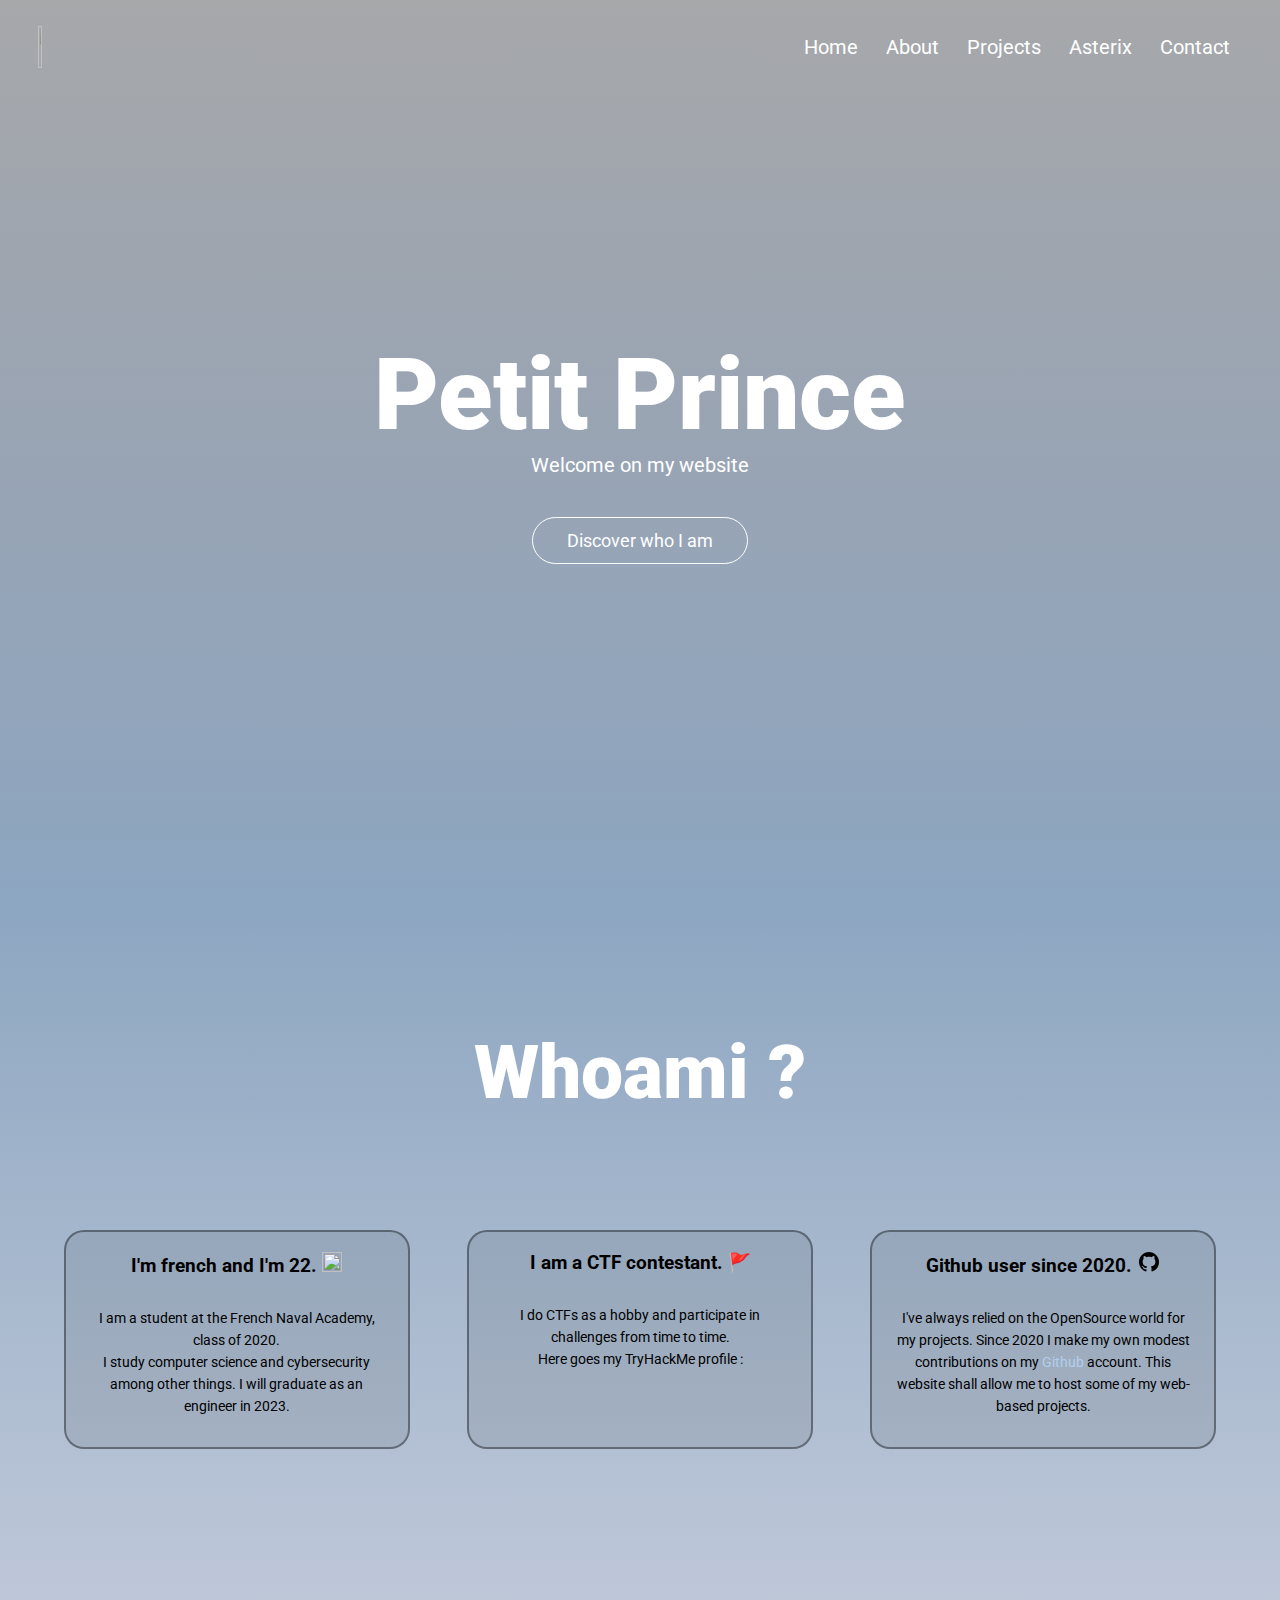
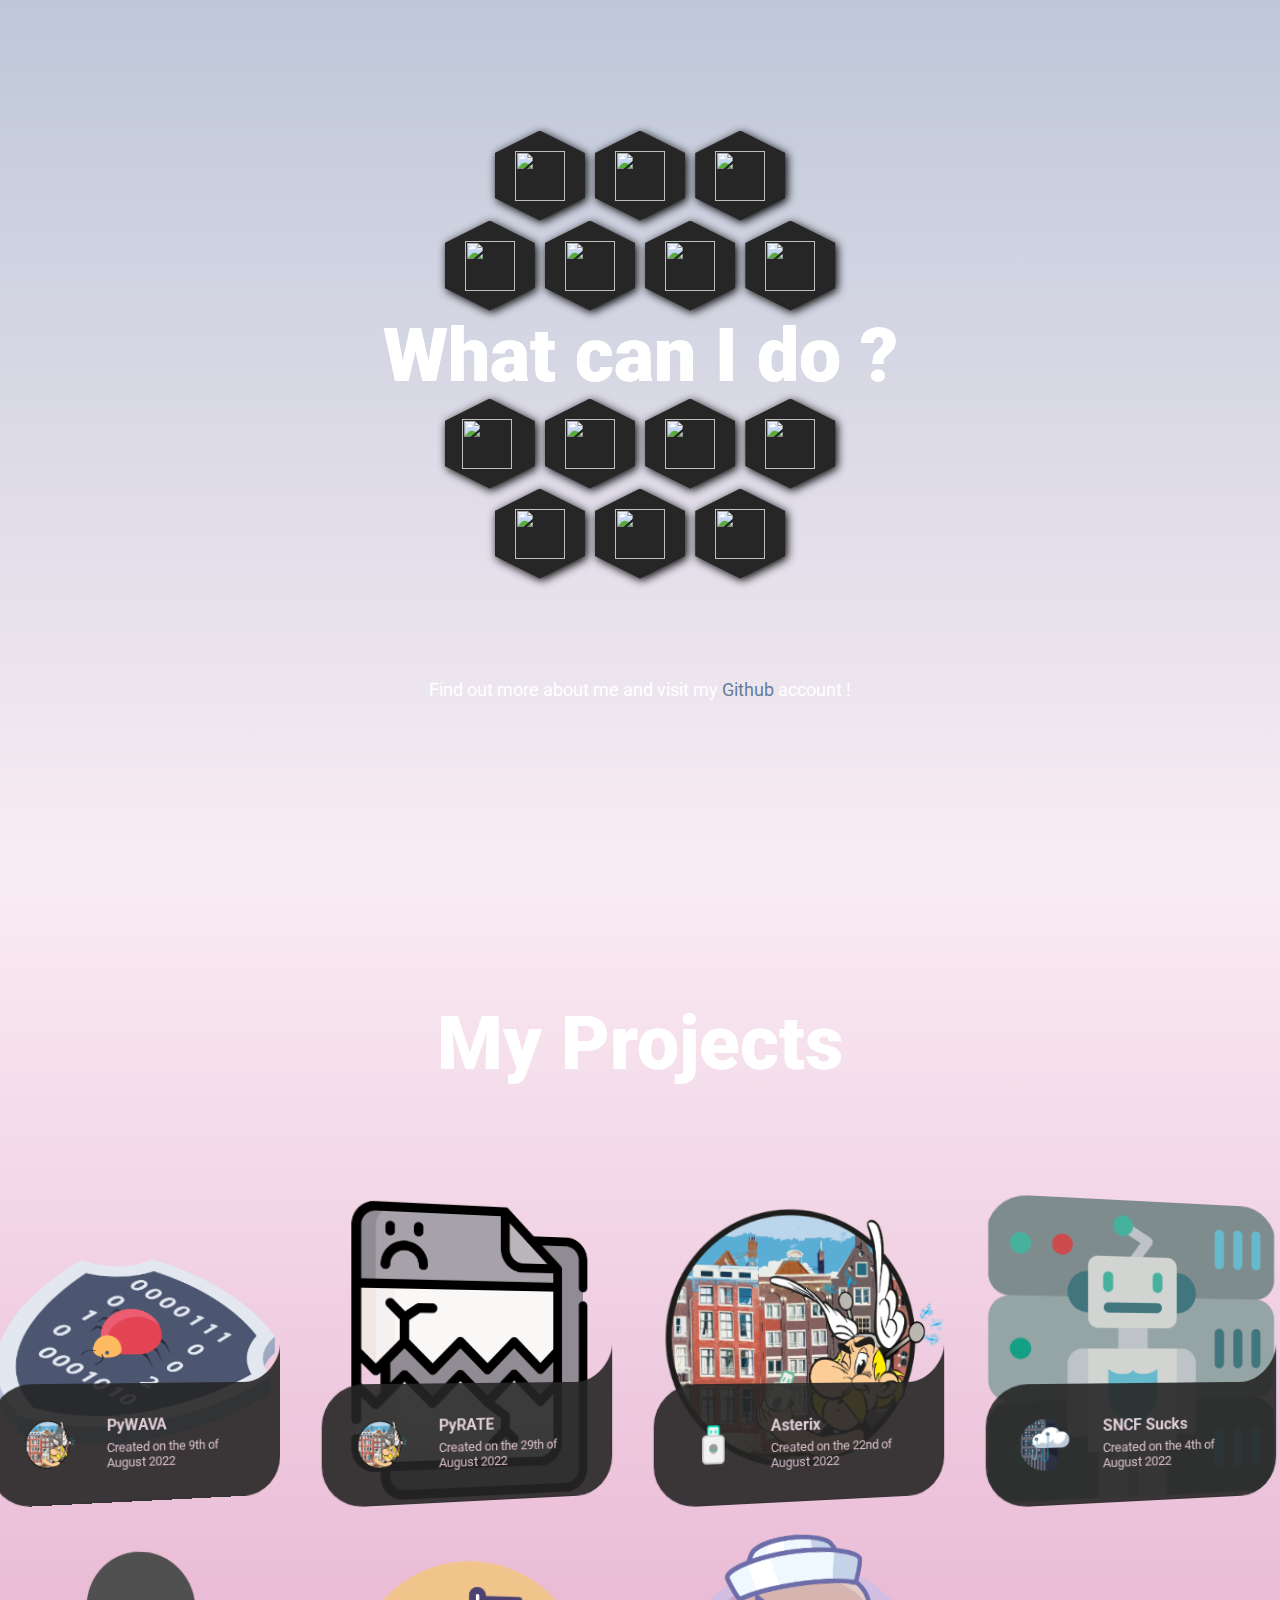
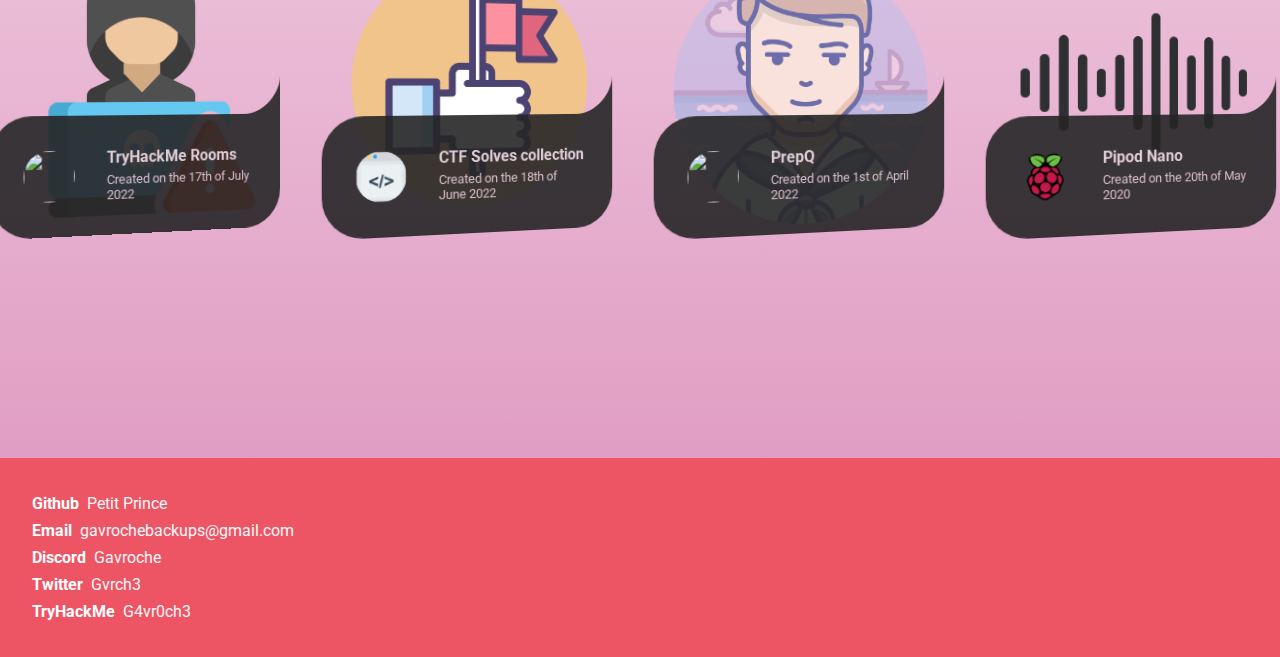
==== commit 52b613ea: "Moved: From Gavroche to Petit Prince" ====
--- a/index.html
+++ b/index.html
@@ -1,6 +1,6 @@
 <html lang="en">
    <head>
-      <title>Gavroche</title>
+      <title>Petit Prince</title>
       <meta name="viewport" content="with=device-width, initial-scale=1.0">
       <link rel="icon" href="images/icon.png">
       <meta charSet="utf-8"/>
@@ -9,6 +9,7 @@
       <link rel="preconnect" href="https://fonts.gstatic.com" crossorigin>
       <link href="https://fonts.googleapis.com/css2?family=Roboto:ital,wght@0,100;0,300;0,900;1,100&display=swap" rel="stylesheet">
       <link href='https://unpkg.com/boxicons@2.1.2/css/boxicons.min.css' rel='stylesheet'>
+      <script src="/scripts/script.js"></script>
    </head>
    <body>
       <!-- Back to top button -->
@@ -17,20 +18,21 @@
       </button>
       <section class="welcome">
          <nav>
-            <a href="index.html"><img src="images/gavroche.png" alt="Gavroche"/></a>
+            <a href="index.html"><img src="images/gavroche.png" alt="Petit Prince"/></a>
             <div class="Menu" id="menu">
                <i class='bx bx-chevrons-right' onclick="hideMenu()"></i>
                <ul>
                   <li><a href="#">Home</a></li>
                   <li><a href="#About">About</a></li>
                   <li><a href="#Projects">Projects</a></li>
+                  <li><a href="/Asterix">Asterix</a></li>
                   <li><a href="#Contact">Contact</a></li>
                </ul>
             </div>
             <i class='bx bx-chevrons-left' onclick="showMenu()"></i>
          </nav>
          <div class="text-box">
-            <h1>Gavroche</h1>
+            <h1>Petit Prince</h1>
             <p>Welcome on my website</p>
             <!------------ ABOUT ------------>
             <a href="#About" class="btn">Discover who I am</a>
@@ -56,7 +58,7 @@
                      <path fill-rule="evenodd" d="M8 0C3.58 0 0 3.58 0 8c0 3.54 2.29 6.53 5.47 7.59.4.07.55-.17.55-.38 0-.19-.01-.82-.01-1.49-2.01.37-2.53-.49-2.69-.94-.09-.23-.48-.94-.82-1.13-.28-.15-.68-.52-.01-.53.63-.01 1.08.58 1.23.82.72 1.21 1.87.87 2.33.66.07-.52.28-.87.51-1.07-1.78-.2-3.64-.89-3.64-3.95 0-.87.31-1.59.82-2.15-.08-.2-.36-1.02.08-2.12 0 0 .67-.21 2.2.82.64-.18 1.32-.27 2-.27.68 0 1.36.09 2 .27 1.53-1.04 2.2-.82 2.2-.82.44 1.1.16 1.92.08 2.12.51.56.82 1.27.82 2.15 0 3.07-1.87 3.75-3.65 3.95.29.25.54.73.54 1.48 0 1.07-.01 1.93-.01 2.2 0 .21.15.46.55.38A8.013 8.013 0 0016 8c0-4.42-3.58-8-8-8z"></path>
                   </svg>
                </h3>
-               <p>I've always relied on the OpenSource world for my projects. Since 2020 I make my own modest contributions on my <a href="https://github.com/G4vr0ch3">Github</a> account. This website shall allow me to host some of my web-based projects.</p>
+               <p>I've always relied on the OpenSource world for my projects. Since 2020 I make my own modest contributions on my <a href="https://github.com/PetitPrinc3">Github</a> account. This website shall allow me to host some of my web-based projects.</p>
             </div>
          </div>
          <div class="caps">
@@ -113,7 +115,7 @@
                   <img class="wol" src="https://upload.wikimedia.org/wikipedia/commons/thumb/1/16/Logo_Semantic_Web.svg/1200px-Logo_Semantic_Web.svg.png" width="50px" height="inherit" />
                </div>
             </div>
-            <p>Find out more about me and visit my <a href="https://github.com/G4vr0ch3">Github</a> account !</p>
+            <p>Find out more about me and visit my <a href="https://github.com/PetitPrinc3">Github</a> account !</p>
          </div>
       </section>
       <!------------ PROJECTS ------------>
@@ -121,7 +123,7 @@
          <h1>My Projects</h1>
          <ul class="cards">
             <li>
-               <a href="https://github.com/G4vr0ch3/PyWAVA" class="card">
+               <a href="https://github.com/PetitPrinc3/PyWAVA" class="card">
                   <img src="images/av.png" class="card__image" alt="" />
                   <div class="card__overlay">
                      <div class="card__header">
@@ -139,7 +141,7 @@
                </a>
             </li>
             <li>
-               <a href="https://github.com/G4vr0ch3/PyRATE" class="card">
+               <a href="https://github.com/PetitPrinc3/PyRATE" class="card">
                   <img src="images/corrupted.png" class="card__image" alt="" />
                   <div class="card__overlay">
                      <div class="card__header">
@@ -152,12 +154,12 @@
                            <span class="card__status">Created on the 29th of August 2022</span>
                         </div>
                      </div>
-                     <p class="card__description">Part of the USB Malware cleaner kiosk. This aims at extracting relevant data from malware corrupted documents.</p>
-                  </div>
-               </a>
-            </li>
-            <li>
-               <a href="https://github.com/G4vr0ch3/Asterix" class="card">
+                     <p class="card__description">Part of the USB Malware cleaner kiosk. This aims at extracting relevant data from infected documents.</p>
+                  </div>
+               </a>
+            </li>
+            <li>
+               <a href="https://github.com/PetitPrinc3/Asterix" class="card">
                   <img src="images/asterix.png" class="card__image" alt="" />
                   <div class="card__overlay">
                      <div class="card__header">
@@ -175,7 +177,7 @@
                </a>
             </li>
             <li>
-               <a href="https://github.com/G4vr0ch3/SNCF-Sucks" class="card">
+               <a href="https://github.com/PetitPrinc3/SNCF-Sucks" class="card">
                   <img src="images/bot.png" class="card__image" alt="" />
                   <div class="card__overlay">
                      <div class="card__header">
@@ -193,7 +195,7 @@
                </a>
             </li>
             <li>
-               <a href="https://github.com/G4vr0ch3/TryHackMe-rooms" class="card">
+               <a href="https://github.com/PetitPrinc3/TryHackMe-rooms" class="card">
                   <img src="images/hack.png" class="card__image" alt="" />
                   <div class="card__overlay">
                      <div class="card__header">
@@ -206,12 +208,12 @@
                            <span class="card__status">Created on the 17th of July 2022</span>
                         </div>
                      </div>
-                     <p class="card__description">This repository will host hints, writeups, codes etc. regarding the rooms I will develop for TryHackMe.</p>
-                  </div>
-               </a>
-            </li>
-            <li>
-               <a href="https://github.com/G4vr0ch3/CTFSolvesCollection" class="card">
+                     <p class="card__description">This repository will host hints, writeups, codes etc. regarding the rooms I develop for TryHackMe.</p>
+                  </div>
+               </a>
+            </li>
+            <li>
+               <a href="https://github.com/PetitPrinc3/CTFSolvesCollection" class="card">
                   <img src="images/ctf.png" class="card__image" alt="" />
                   <div class="card__overlay">
                      <div class="card__header">
@@ -229,14 +231,14 @@
                </a>
             </li>
             <li>
-               <a href="https://github.com/G4vr0ch3/PrepQ" class="card">
+               <a href="https://github.com/PetitPrinc3/PrepQ" class="card">
                   <img src="images/sailor.png" class="card__image" alt="" />
                   <div class="card__overlay">
                      <div class="card__header">
                         <svg class="card__arc" xmlns="http://www.w3.org/2000/svg">
                            <path />
                         </svg>
-                        <img class="card__thumb" src="https://raw.githubusercontent.com/G4vr0ch3/PrepQ/master/icons/icon.ico" alt="" />
+                        <img class="card__thumb" src="https://raw.githubusercontent.com/PetitPrinc3/PrepQ/master/icons/icon.ico" alt="" />
                         <div class="card__header-text">
                            <h3 class="card__title">PrepQ</h3>
                            <span class="card__status">Created on the 1st of April 2022</span>
@@ -247,7 +249,7 @@
                </a>
             </li>
             <li>
-               <a href="https://github.com/G4vr0ch3/PIpod-Nano" class="card">
+               <a href="https://github.com/PetitPrinc3/PIpod-Nano" class="card">
                   <img src="images/music.png" class="card__image" alt="" />
                   <div class="card__overlay">
                      <div class="card__header">
@@ -398,7 +400,7 @@
             </div>
             <div class="content", id="Contact">
                <div>
-                  <div><b>Github</b><a href="https://github.com/G4vr0ch3">G4vr0ch3</a></div>
+                  <div><b>Github</b><a href="https://github.com/PetitPrinc3">Petit Prince</a></div>
                   <div><b>Email</b><a href="mailto:gavrochebackups@gmail.com">gavrochebackups@gmail.com</a></div>
                   <div><b>Discord</b><a href="https://discord.com/users/Gavroche#2871">Gavroche</a></div>
                   <div><b>Twitter</b><a href="https://twitter.com/Gvrch3">Gvrch3</a></div>
@@ -415,44 +417,5 @@
             </defs>
          </svg>
       </section>
-      <!------------ JavaScript ------------>
-      <script>
-         var menu = document.getElementById("menu");
-
-         function showMenu(){
-           menu.style.width = "200px";
-         }
-
-         function hideMenu(){
-           menu.style.width = "0px";
-         }
-
-         //Get the button
-         let mybutton = document.getElementById("btn-back-to-top");
-
-         // When the user scrolls down 20px from the top of the document, show the button
-         window.onscroll = function () {
-          scrollFunction();
-         };
-
-         function scrollFunction() {
-          if (
-            document.body.scrollTop > 20 ||
-            document.documentElement.scrollTop > 20
-          ) {
-            mybutton.style.display = "block";
-          } else {
-            mybutton.style.display = "none";
-          }
-         }
-         // When the user clicks on the button, scroll to the top of the document
-         mybutton.addEventListener("click", backToTop);
-
-         function backToTop() {
-          document.body.scrollTop = 0;
-          document.documentElement.scrollTop = 0;
-         }
-
-      </script>
    </body>
 </html>
--- a/styles/style.css
+++ b/styles/style.css
@@ -1,6 +1,6 @@
 /* Styles by Gavroche with <3 */
  :root {
-     --surface-color: #262626;
+     --surface-color: rgba(38,38,38,0.9);
      --curve: 40;
 }
  * {
@@ -14,14 +14,15 @@
      background-image: url("https://g4vr0ch3.github.io/images/background.png"), linear-gradient(rgba(255, 255, 255, 0.6), rgba(209, 107, 165, 0.5));
      background-position: top;
      background-size: cover;
-}
-#btn-back-to-top {
-  position: fixed;
-  justify-content: center;
-  bottom: 2vh;
-  right: 2vw;
-  display: none;
-  z-index: 20;
+     background-repeat: repeat-y;
+}
+ #btn-back-to-top {
+     position: fixed;
+     justify-content: center;
+     bottom: 2vh;
+     right: 2vw;
+     display: none;
+     z-index: 20;
 }
  .welcome {
      min-height: 100vh;
@@ -77,7 +78,7 @@
  .Menu ul li a::before {
      content:'';
      position:absolute;
-    top:calc(100% + 5px);
+     top:calc(100% + 5px);
      width:0;
      right:0;
      height:3px;
@@ -153,7 +154,8 @@
      padding-bottom: 20px;
 }
  .About p {
-     font-size: 14px padding: 10px;
+     font-size: 14px;
+     padding: 10px;
      line-height: 22px;
 }
  .row {
@@ -326,6 +328,7 @@
 }
  .card:hover .card__overlay {
      transform: translateY(0);
+     background-color: rgb(38, 38, 38);
 }
  .card__header {
      position: relative;
@@ -350,8 +353,12 @@
      fill: var(--surface-color);
      d: path("M 40 80 c 22 0 40 -22 40 -40 v 40 Z");
 }
+.card:hover .card__arc {
+    fill: rgb(38, 38, 38);
+}
  .card:hover .card__header {
      transform: translateY(0);
+     background-color: rgb(38, 38, 38);
 }
  .card__thumb {
      flex-shrink: 0;
@@ -362,7 +369,7 @@
  .card__title {
      font-size: 1em;
      margin: 0 0 .3em;
-     color: #6A515E;
+     color: #dfccd6;
 }
  .card__tagline {
      display: block;
@@ -500,10 +507,10 @@
      .row {
          flex-direction: column;
     }
-    .cards{
-      display: grid;
-      justify-content: center;
-      grid-template-columns: repeat(1, 75%);
-    }
-
-}
+     .cards{
+         display: grid;
+         justify-content: center;
+         grid-template-columns: repeat(1, 75%);
+    }
+}
+ 
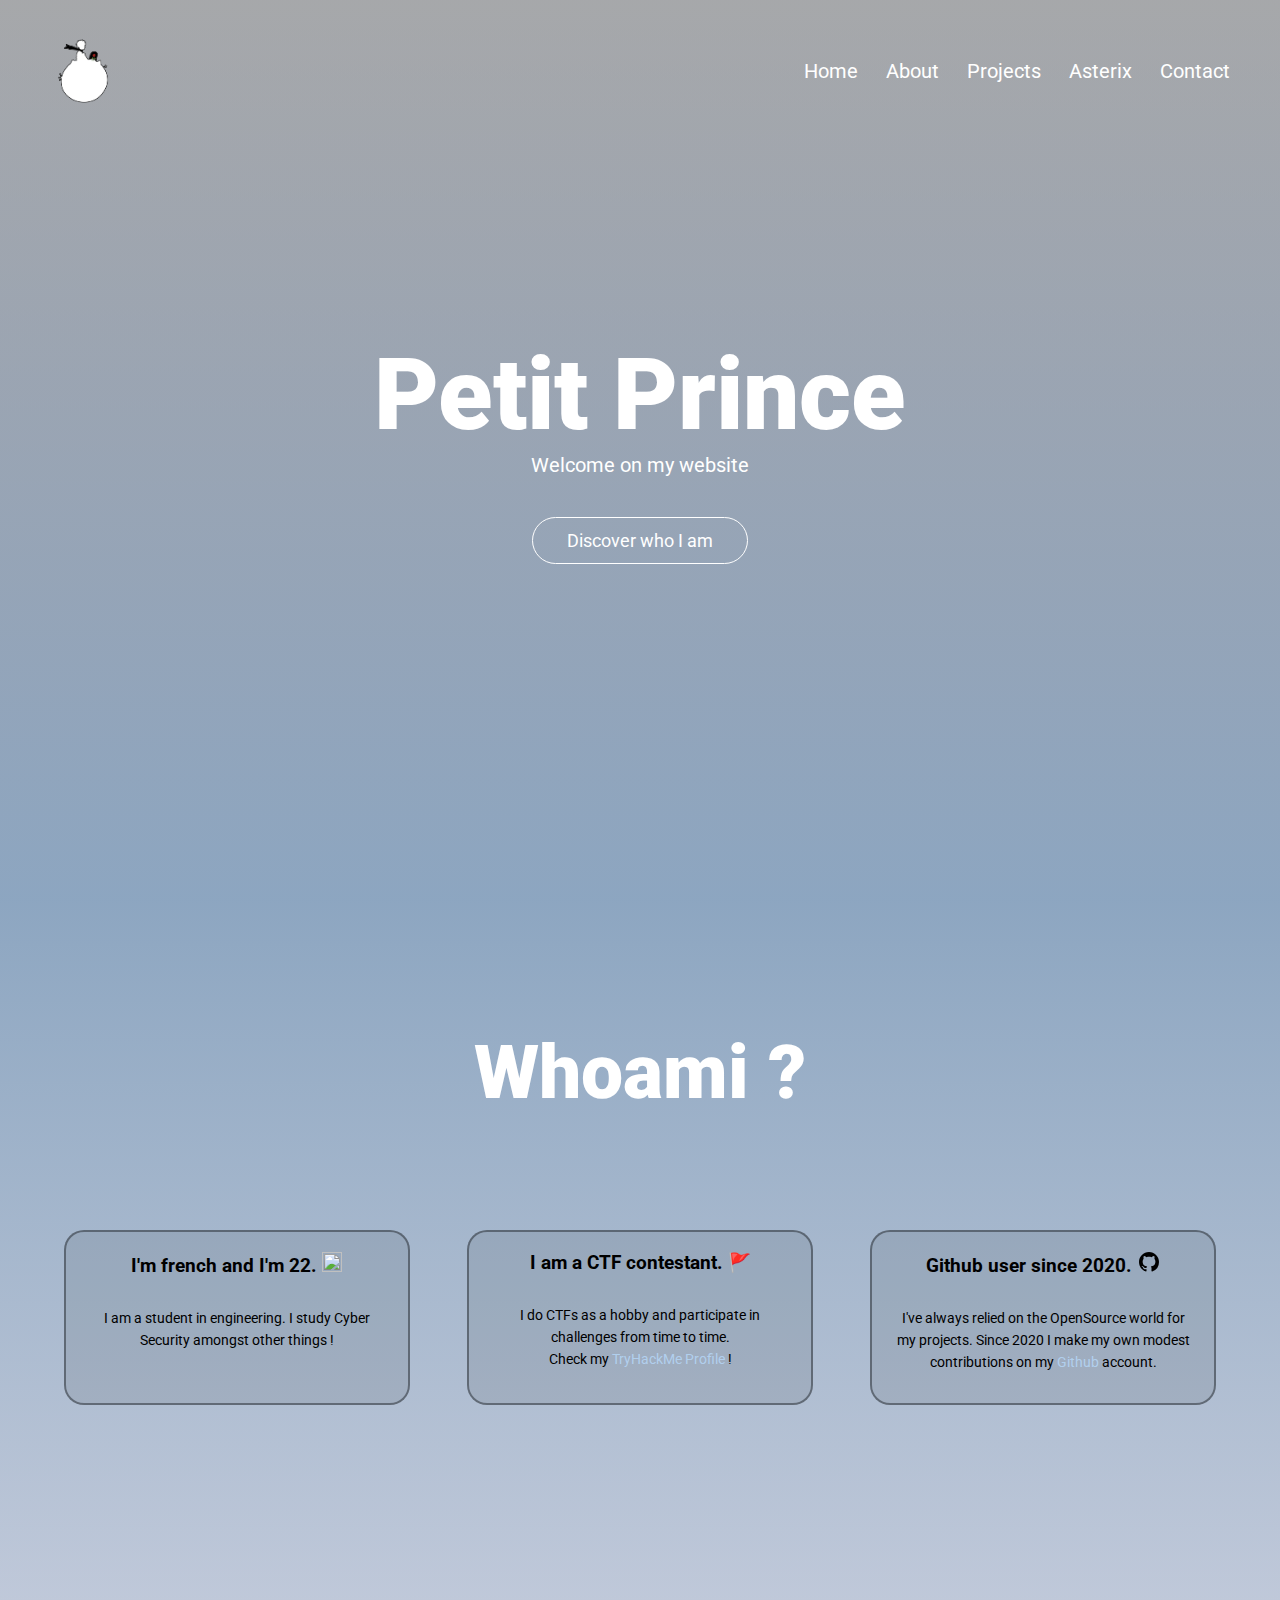
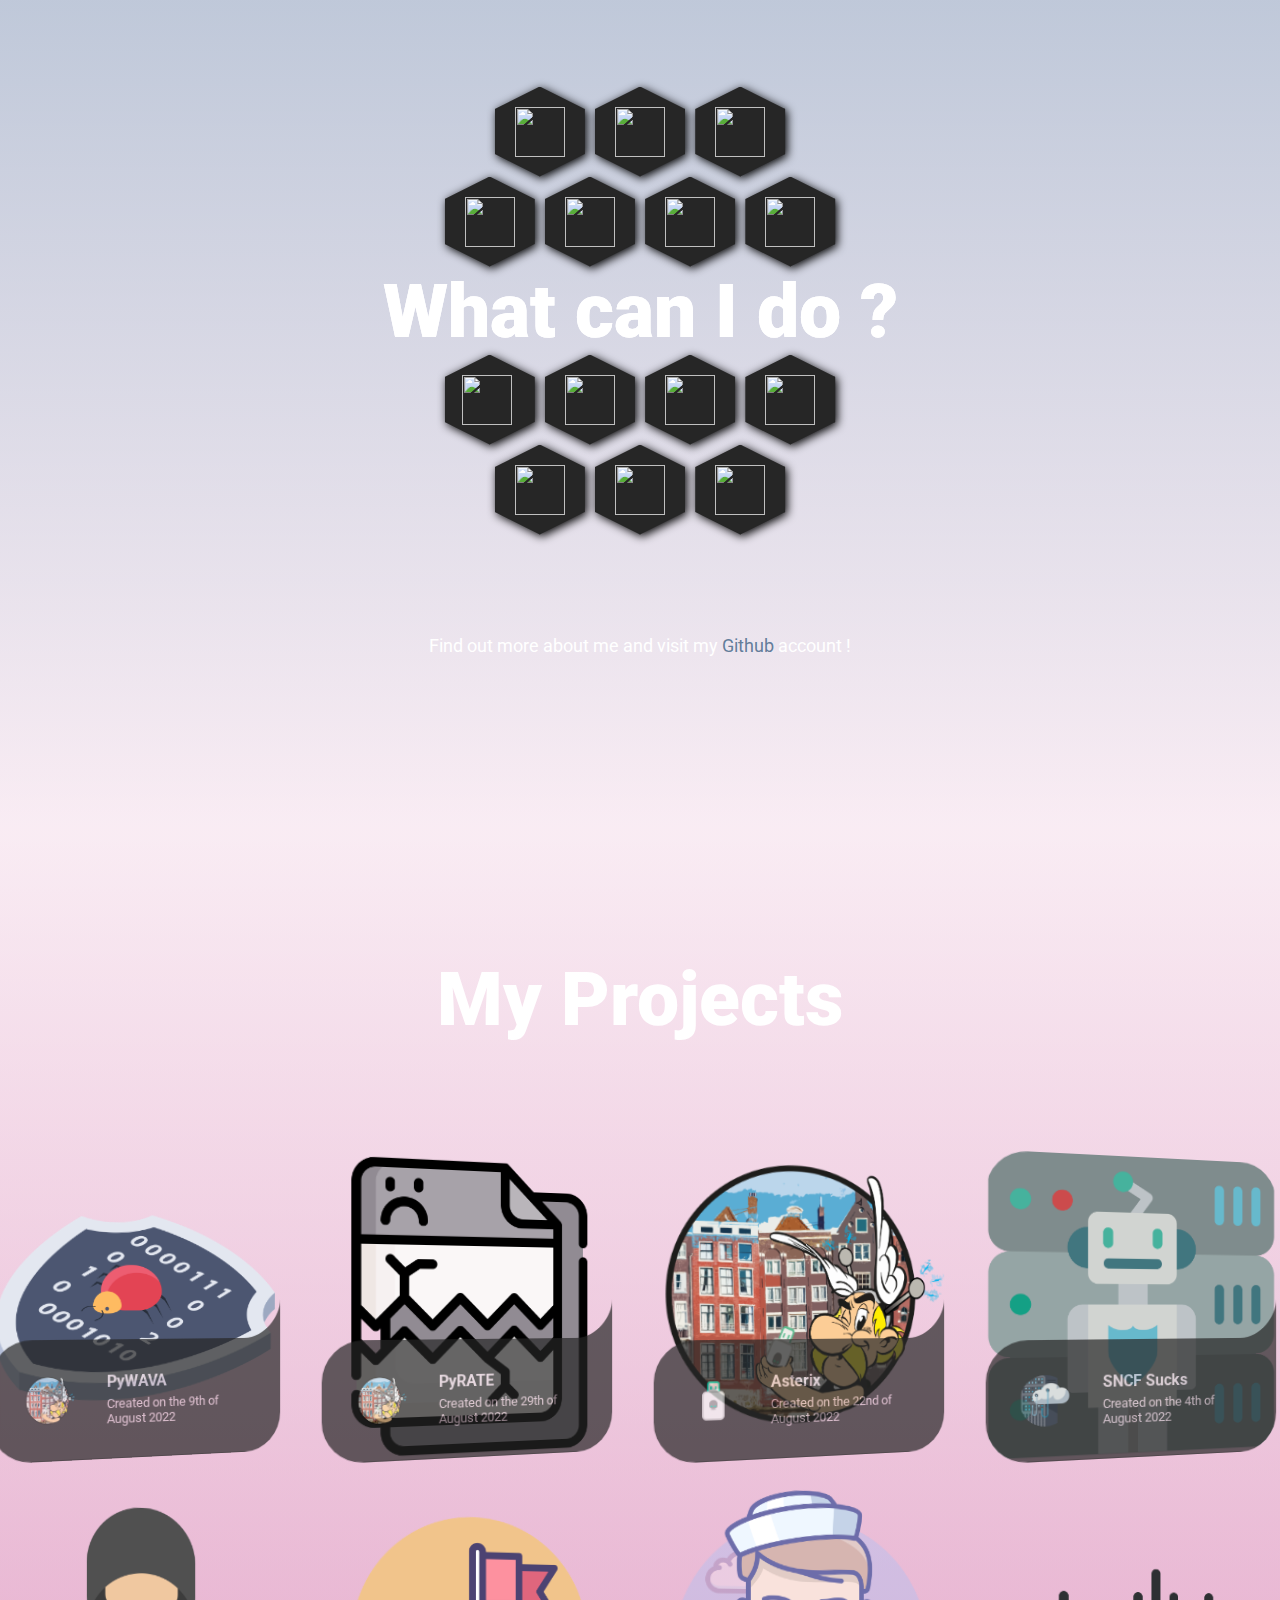
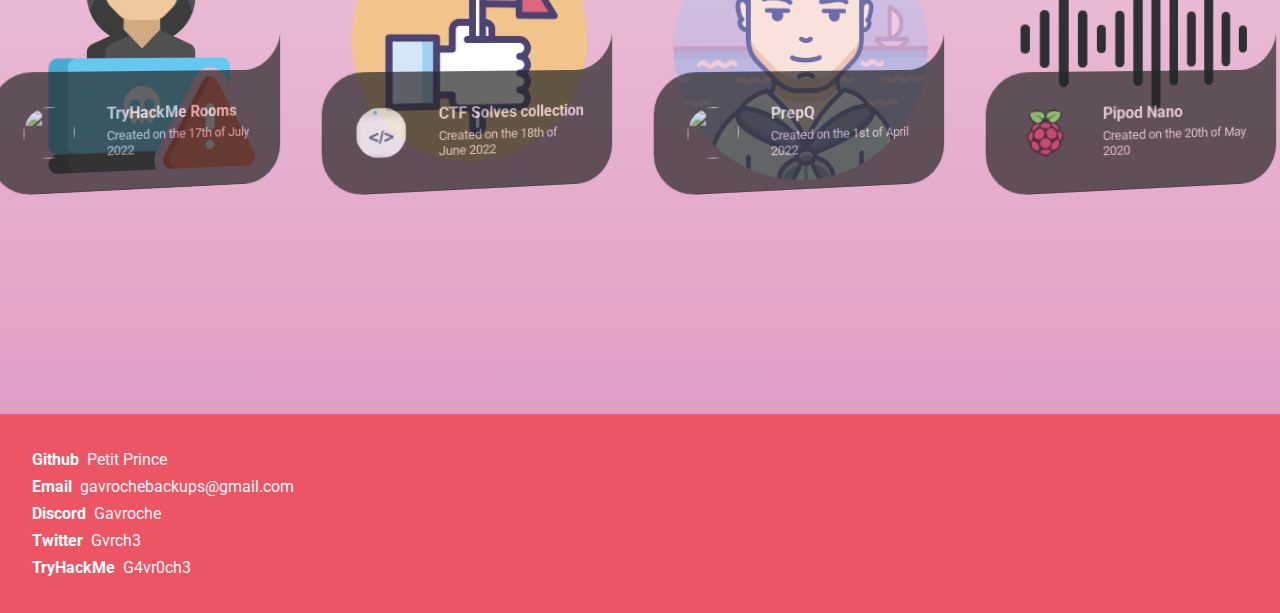
==== commit a075cb22: "Final: Before cleaning" ====
--- a/index.html
+++ b/index.html
@@ -2,7 +2,7 @@
    <head>
       <title>Petit Prince</title>
       <meta name="viewport" content="with=device-width, initial-scale=1.0">
-      <link rel="icon" href="images/icon.png">
+      <link rel="icon" href="images/petitprince_contour.png">
       <meta charSet="utf-8"/>
       <link rel="stylesheet" href="styles/style.css" />
       <link rel="preconnect" href="https://fonts.googleapis.com">
@@ -18,7 +18,7 @@
       </button>
       <section class="welcome">
          <nav>
-            <a href="index.html"><img src="images/gavroche.png" alt="Petit Prince"/></a>
+            <a href="index.html"><img src="images/petitprince_contour.png" alt="Petit Prince"/></a>
             <div class="Menu" id="menu">
                <i class='bx bx-chevrons-right' onclick="hideMenu()"></i>
                <ul>
@@ -43,12 +43,12 @@
          <div class="row">
             <div class="col">
                <h3>I'm french and I'm 22.  <img src="https://user-images.githubusercontent.com/64252014/180590776-89130674-440b-4ce2-b6c1-17a7504eb43a.png" alt="flag" height="20px"></h3>
-               <p>I am a student at the French Naval Academy, class of 2020.<br>I study computer science and cybersecurity among other things. I will graduate as an engineer in 2023.</p>
+               <p>I am a student in engineering. I study Cyber Security amongst other things !</p>
             </div>
             <div class="col">
                <h3>I am a CTF contestant.  🚩</h3>
                <p>
-                  I do CTFs as a hobby and participate in challenges from time to time.<br>Here goes my TryHackMe profile : <script src="https://tryhackme.com/badge/426930"></script>
+                  I do CTFs as a hobby and participate in challenges from time to time.<br>Check my <a href="https://tryhackme.com/p/G4vr0ch3">TryHackMe Profile</a> !
                </p>
             </div>
             <div class="col">
@@ -58,7 +58,7 @@
                      <path fill-rule="evenodd" d="M8 0C3.58 0 0 3.58 0 8c0 3.54 2.29 6.53 5.47 7.59.4.07.55-.17.55-.38 0-.19-.01-.82-.01-1.49-2.01.37-2.53-.49-2.69-.94-.09-.23-.48-.94-.82-1.13-.28-.15-.68-.52-.01-.53.63-.01 1.08.58 1.23.82.72 1.21 1.87.87 2.33.66.07-.52.28-.87.51-1.07-1.78-.2-3.64-.89-3.64-3.95 0-.87.31-1.59.82-2.15-.08-.2-.36-1.02.08-2.12 0 0 .67-.21 2.2.82.64-.18 1.32-.27 2-.27.68 0 1.36.09 2 .27 1.53-1.04 2.2-.82 2.2-.82.44 1.1.16 1.92.08 2.12.51.56.82 1.27.82 2.15 0 3.07-1.87 3.75-3.65 3.95.29.25.54.73.54 1.48 0 1.07-.01 1.93-.01 2.2 0 .21.15.46.55.38A8.013 8.013 0 0016 8c0-4.42-3.58-8-8-8z"></path>
                   </svg>
                </h3>
-               <p>I've always relied on the OpenSource world for my projects. Since 2020 I make my own modest contributions on my <a href="https://github.com/PetitPrinc3">Github</a> account. This website shall allow me to host some of my web-based projects.</p>
+               <p>I've always relied on the OpenSource world for my projects. Since 2020 I make my own modest contributions on my <a href="https://github.com/PetitPrinc3">Github</a> account.</p>
             </div>
          </div>
          <div class="caps">
--- a/styles/style.css
+++ b/styles/style.css
@@ -1,6 +1,6 @@
 /* Styles by Gavroche with <3 */
  :root {
-     --surface-color: rgba(38,38,38,0.9);
+     --surface-color: rgb(38,38,38);
      --curve: 40;
 }
  * {
@@ -11,7 +11,7 @@
      max-width: 100%;
 }
  body {
-     background-image: url("https://g4vr0ch3.github.io/images/background.png"), linear-gradient(rgba(255, 255, 255, 0.6), rgba(209, 107, 165, 0.5));
+     background-image: url("https://PetitPrinc3.github.io/images/background.png"), linear-gradient(rgba(255, 255, 255, 0.6), rgba(209, 107, 165, 0.5));
      background-position: top;
      background-size: cover;
      background-repeat: repeat-y;
@@ -39,7 +39,8 @@
      align-items: center;
 }
  nav img {
-     width: 10%;
+     height: 10vh;
+     width: auto;
 }
  .Menu {
      flex: 1;
@@ -181,7 +182,6 @@
 }
  .col a:hover {
      color: rgba(255, 255, 255, 0.9);
-     font-size: 110%;
 }
  .col:hover {
      box-shadow: 0 0 20px 0px rgba(129, 158, 187, 0.8);
@@ -338,6 +338,7 @@
      padding: 2em;
      border-radius: calc(var(--curve) * 1px) 0 0 0;
      background-color: var(--surface-color);
+     opacity: 0.7;
      transform: translateY(-100%);
      transition: .2s ease-in-out;
 }
@@ -353,12 +354,9 @@
      fill: var(--surface-color);
      d: path("M 40 80 c 22 0 40 -22 40 -40 v 40 Z");
 }
-.card:hover .card__arc {
-    fill: rgb(38, 38, 38);
-}
  .card:hover .card__header {
      transform: translateY(0);
-     background-color: rgb(38, 38, 38);
+     opacity: 1;
 }
  .card__thumb {
      flex-shrink: 0;
@@ -386,7 +384,7 @@
      padding: 0 2em 2em;
      margin: 0;
      color: #D7BDCA;
-     font-family: "MockFlowFont";
+     font-family: "Roboto";
      display: -webkit-box;
      -webkit-box-orient: vertical;
      -webkit-line-clamp: 3;
@@ -475,7 +473,7 @@
          bottom: var(--distance, 10rem);
     }
 }
- @media(max-width: 1120px){
+ @media(max-width: 1240px){
      .text-box h1 {
          font-size: 50px;
     }
